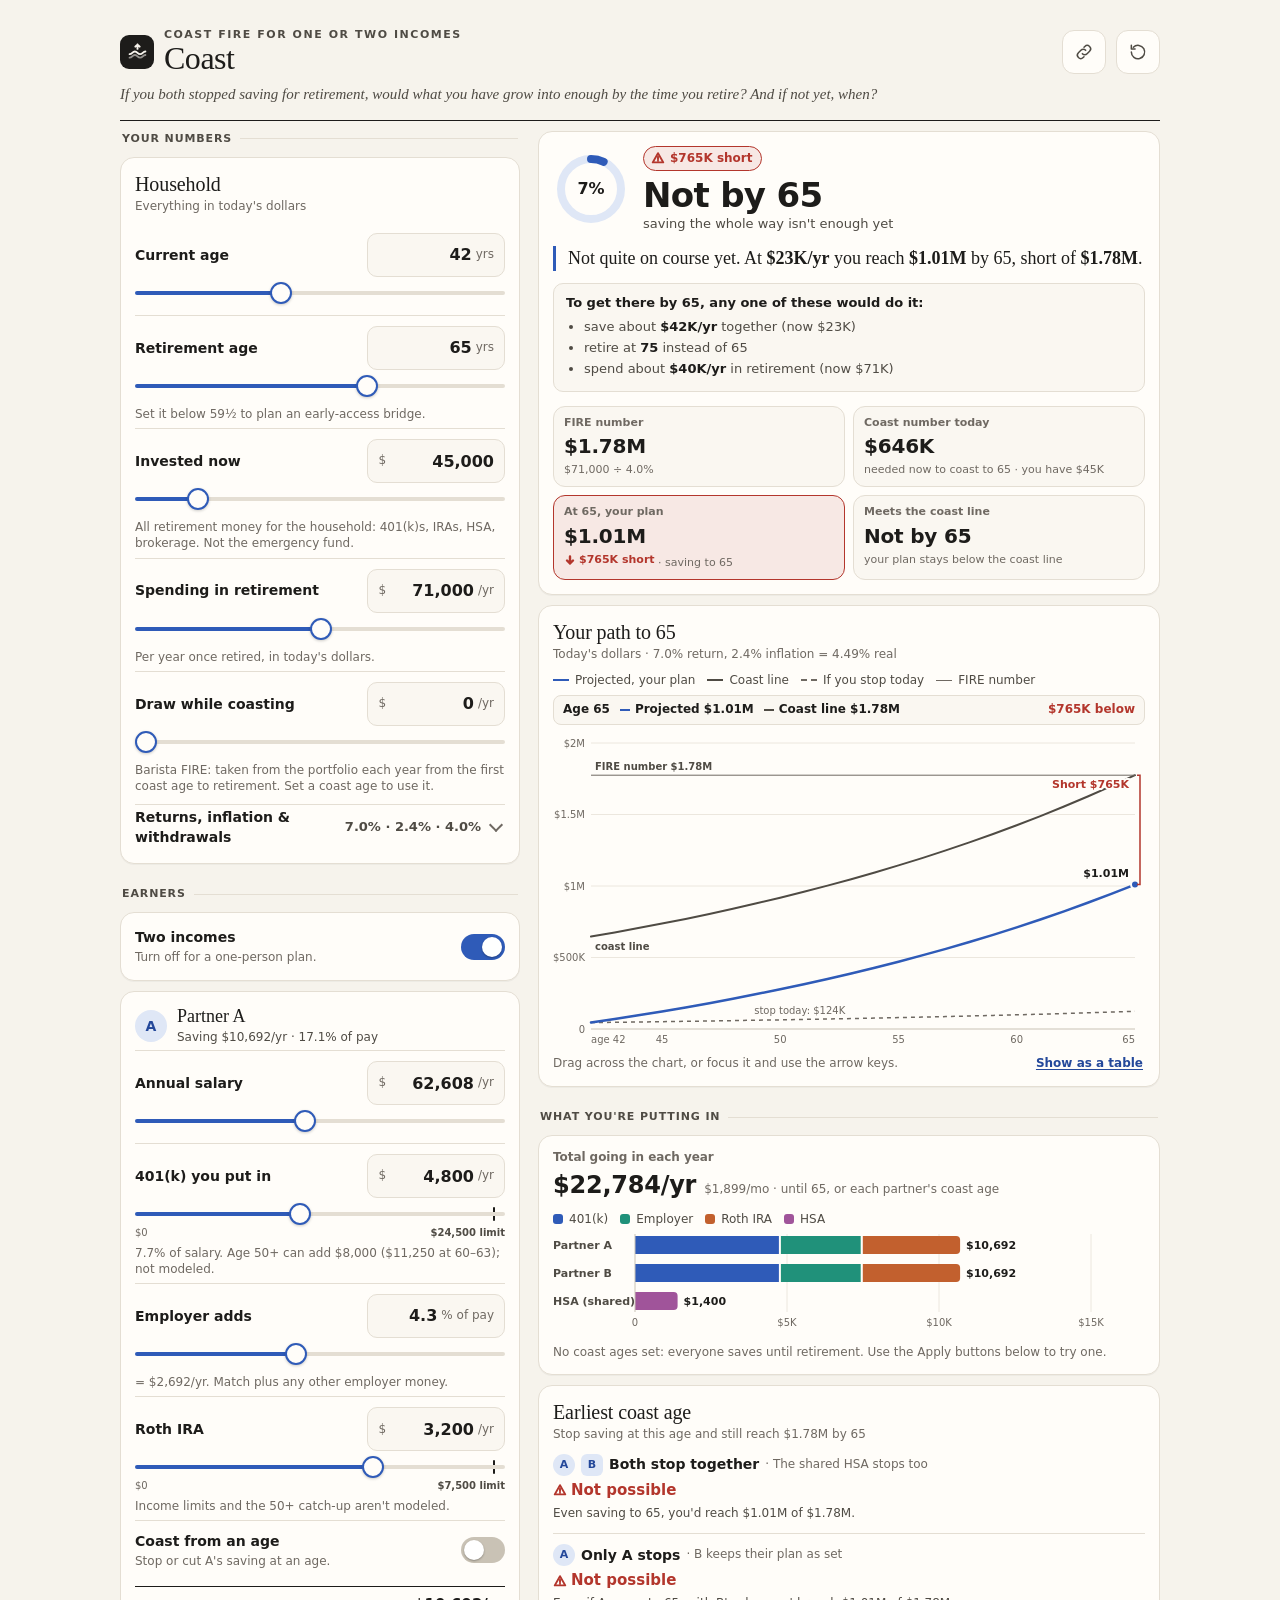
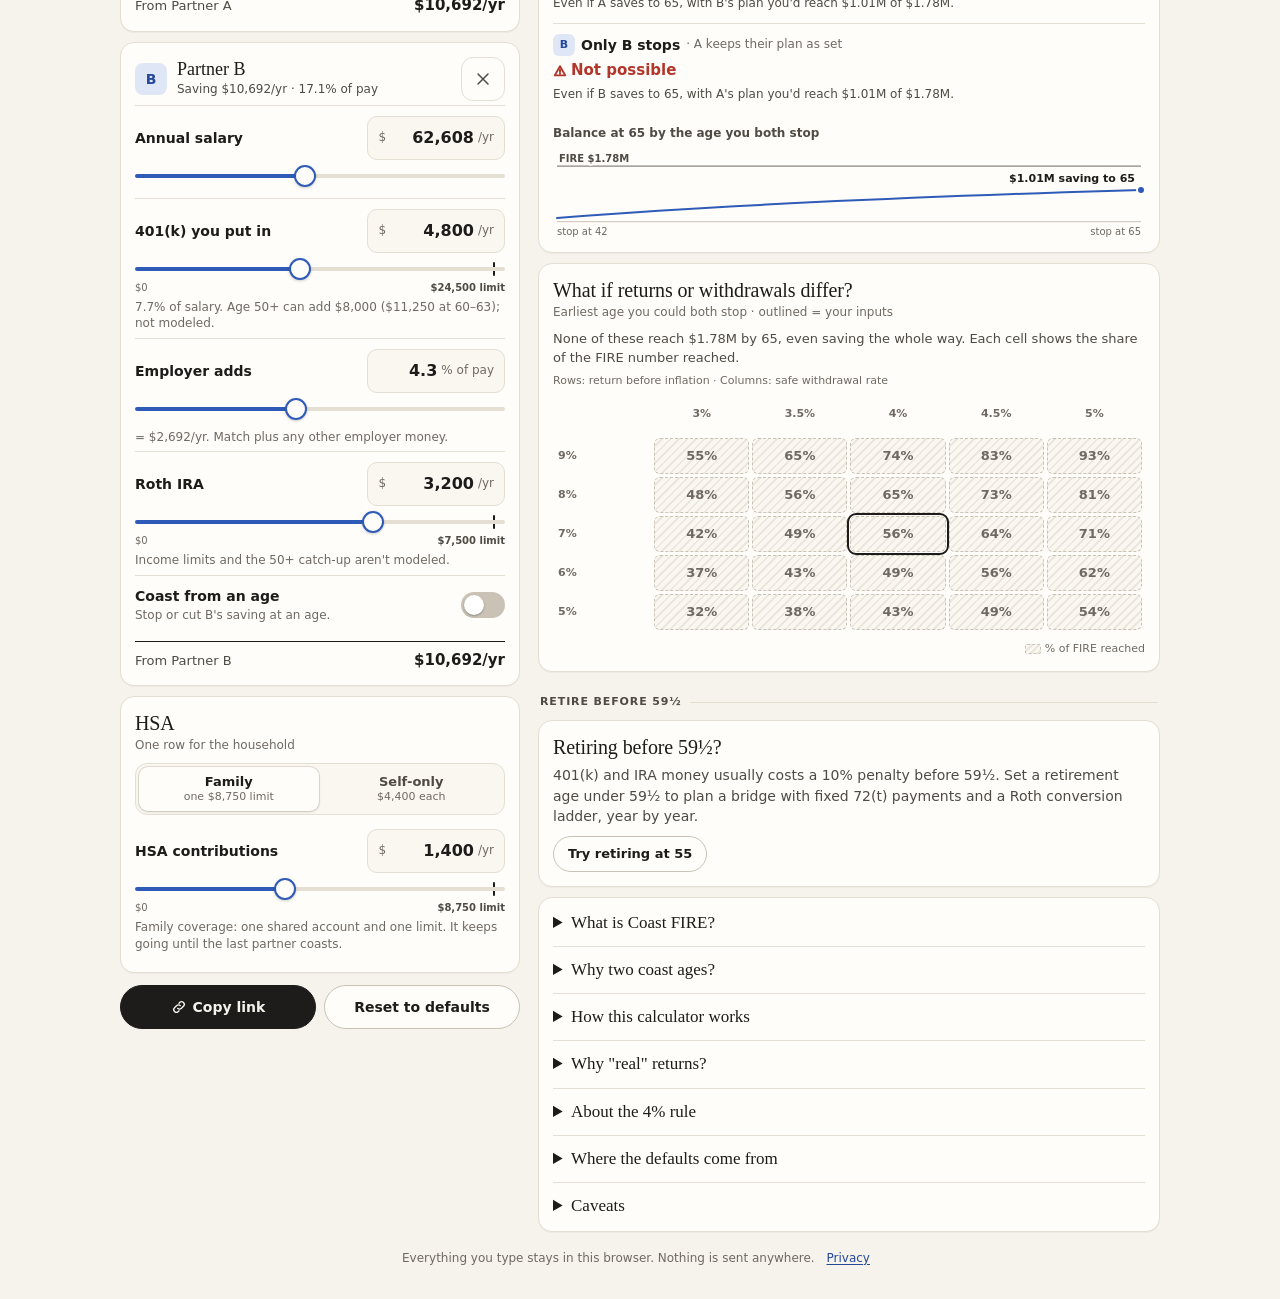
==== index.html @ c5b92046 "Coast: two-income Coast FIRE calculator with coast-from-age, 72(t) bridge and charts Co-Authored-By:" ====
<!doctype html>
<html lang="en">
<head>
<meta charset="utf-8">
<meta name="viewport" content="width=device-width, initial-scale=1, viewport-fit=cover">
<title>Coast FIRE</title>
<meta name="description" content="Two-income Coast FIRE calculator: when can you both stop saving for retirement and still get there? With an early-retirement 72(t) and Roth-ladder bridge.">
<meta name="theme-color" content="#f6f3ec" media="(prefers-color-scheme: light)">
<meta name="theme-color" content="#141311" media="(prefers-color-scheme: dark)">
<meta name="application-name" content="Coast FIRE">
<meta name="apple-mobile-web-app-title" content="Coast FIRE">
<meta name="apple-mobile-web-app-capable" content="yes">
<link rel="manifest" href="manifest.webmanifest">
<link rel="icon" href="icons/icon.svg" type="image/svg+xml">
<link rel="icon" href="icons/icon-192.png" type="image/png">
<link rel="apple-touch-icon" href="icons/apple-touch-icon.png">
<link rel="stylesheet" href="style.css">
</head>
<body>
<div class="app">

<header class="mast">
  <div class="mast-row">
    <span class="logo" aria-hidden="true"><svg viewBox="0 0 24 24"><path d="M3 15c3 0 3-3 6-3s3 3 6 3 3-3 6-3"/><path d="M3 19c3 0 3-3 6-3s3 3 6 3 3-3 6-3" opacity=".55"/><path d="M12 4v5M9.5 6.5 12 4l2.5 2.5"/></svg></span>
    <div class="grow">
      <p class="kicker">Coast FIRE for one or two incomes</p>
      <h1>Coast</h1>
    </div>
    <button type="button" class="icon-btn" id="share-top" aria-label="Copy link to this scenario" title="Copy link to this scenario"><svg viewBox="0 0 24 24" aria-hidden="true"><path d="M10 14a4 4 0 0 0 5.7 0l3-3a4 4 0 0 0-5.7-5.7l-1 1"/><path d="M14 10a4 4 0 0 0-5.7 0l-3 3a4 4 0 0 0 5.7 5.7l1-1"/></svg></button>
    <button type="button" class="icon-btn" id="reset-top" aria-label="Reset to defaults" title="Reset to defaults"><svg viewBox="0 0 24 24" aria-hidden="true"><path d="M4 12a8 8 0 1 0 2.4-5.7"/><path d="M4 4v4.5h4.5"/></svg></button>
  </div>
  <p class="dek">If you both stopped saving for retirement, would what you have grow into enough by the time you retire? And if not yet, when?</p>
</header>

<div id="shared-banner" class="banner" role="region" aria-label="Shared link" hidden>
  <p>Showing numbers from a shared link. Your own saved numbers are untouched until you edit or keep these.</p>
  <div class="actions">
    <button type="button" class="btn" id="shared-keep">Keep these</button>
    <button type="button" class="btn ghost" id="shared-back">Back to my numbers</button>
  </div>
</div>

<main class="layout">
  <!-- ===== Answer + path (first on phones) ===== -->
  <div class="col-top">
    <section class="card hero-card" id="results" aria-labelledby="result-title">
      <h2 id="result-title" class="visually-hidden">Result</h2>
      <div class="hero">
        <svg class="ring" id="ring" viewBox="0 0 76 76" role="img" aria-label="Progress to today's Coast FIRE number">
          <circle class="ring-track" cx="38" cy="38" r="30"/>
          <circle class="ring-fill" id="ring-fill" cx="38" cy="38" r="30" stroke-dasharray="0 188.5" transform="rotate(-90 38 38)"/>
          <text x="38" y="43" text-anchor="middle" class="ring-num" id="ring-num">0%</text>
        </svg>
        <div class="hero-main">
          <span class="chip" id="chip"></span>
          <div class="hero-num"><b id="hero-age"></b><span id="hero-cap"></span></div>
        </div>
      </div>
      <blockquote class="pull"><p id="headline" aria-live="polite"></p></blockquote>
      <div class="nudge" id="nudge" hidden></div>
      <dl class="kpis">
        <div class="kpi"><dt>FIRE number</dt><dd id="k-fire"></dd><dd class="kpi-note" id="k-fire-n"></dd></div>
        <div class="kpi"><dt>Coast number today</dt><dd id="k-coast"></dd><dd class="kpi-note" id="k-coast-n"></dd></div>
        <div class="kpi" id="k-ret-tile"><dt id="k-ret-l">At 65, your plan</dt><dd id="k-ret"></dd><dd class="kpi-note" id="k-ret-n"></dd></div>
        <div class="kpi"><dt>Meets the coast line</dt><dd id="k-cross"></dd><dd class="kpi-note" id="k-cross-n"></dd></div>
      </dl>
      <p id="warn" class="warn" hidden></p>
    </section>

    <section class="card" aria-labelledby="chart-title">
      <div class="card-head"><div class="grow"><h2 id="chart-title">Your path to 65</h2><p class="fine" id="chart-sub"></p></div></div>
      <ul class="legend" aria-hidden="true">
        <li><i class="key k-proj"></i>Projected, your plan</li>
        <li><i class="key k-coast"></i>Coast line</li>
        <li><i class="key k-stop"></i><span id="stop-key">If you stop today</span></li>
        <li><i class="key k-fire"></i>FIRE number</li>
        <li><i class="key k-zone"></i><span id="zone-key">Could coast</span></li>
      </ul>
      <div class="readout" id="readout" aria-live="polite"></div>
      <div class="chart" id="chart">
        <svg id="chart-svg" role="img" tabindex="0" aria-label="Chart"></svg>
        <p id="chart-empty" class="chart-empty" hidden></p>
      </div>
      <div class="chart-foot">
        <p class="fine">Drag across the chart, or focus it and use the arrow keys.</p>
        <button type="button" class="linkish" id="table-toggle" aria-expanded="false" aria-controls="path-table">Show as a table</button>
      </div>
      <div id="path-table" class="table-wrap" hidden></div>
    </section>
  </div>

  <!-- ===== Inputs ===== -->
  <div class="col-inputs inputs" id="inputs">
    <div class="section-label">Your numbers <span class="rule"></span></div>
    <section class="card" aria-labelledby="hh-title">
      <div class="card-head"><div class="grow"><h2 id="hh-title">Household</h2><p class="fine">Everything in today's dollars</p></div></div>
      <div id="hh-fields"></div>
      <details class="assume" id="assume">
        <summary><span class="grow">Returns, inflation &amp; withdrawals</span><span class="assume-vals" id="assume-vals"></span></summary>
        <div id="assume-fields"></div>
      </details>
    </section>

    <div class="section-label">Earners <span class="rule"></span></div>
    <div class="card toggle-card">
      <div class="toggle-row first">
        <div class="grow"><span class="tlabel" id="two-l">Two incomes</span><p class="fine" id="two-hint">Turn off for a one-person plan.</p></div>
        <button type="button" class="switch" id="sw-two" role="switch" aria-checked="true" aria-labelledby="two-l" aria-describedby="two-hint"><i></i></button>
      </div>
    </div>
    <div class="partners">
      <section class="card partner" id="card-A" aria-labelledby="pA-t"></section>
      <section class="card partner" id="card-B" aria-labelledby="pB-t"></section>
    </div>

    <section class="card" aria-labelledby="hsa-title">
      <div class="card-head"><div class="grow"><h2 id="hsa-title">HSA</h2><p class="fine">One row for the household</p></div></div>
      <div class="seg" role="group" aria-label="HSA coverage">
        <button type="button" id="seg-family" aria-pressed="true">Family<small>one $8,750 limit</small></button>
        <button type="button" id="seg-self" aria-pressed="false">Self-only<small>$4,400 each</small></button>
      </div>
      <div id="hsa-fields"></div>
    </section>

    <div class="actions end-actions">
      <button type="button" class="btn lg" id="share"><svg viewBox="0 0 24 24" aria-hidden="true"><path d="M10 14a4 4 0 0 0 5.7 0l3-3a4 4 0 0 0-5.7-5.7l-1 1"/><path d="M14 10a4 4 0 0 0-5.7 0l-3 3a4 4 0 0 0 5.7 5.7l1-1"/></svg>Copy link</button>
      <button type="button" class="btn ghost lg" id="reset">Reset to defaults</button>
    </div>
  </div>

  <!-- ===== Analysis ===== -->
  <div class="col-more">
    <div class="section-label">What you're putting in <span class="rule"></span></div>
    <section class="card" aria-labelledby="ct-title">
      <h2 id="ct-title" class="mini-title">Total going in each year</h2>
      <div class="total"><b id="ct-total"></b><span class="fine" id="ct-sub"></span></div>
      <ul class="legend" aria-hidden="true">
        <li><i class="sq c1"></i>401(k)</li><li><i class="sq c2"></i>Employer</li><li><i class="sq c3"></i>Roth IRA</li><li><i class="sq c4"></i>HSA</li>
      </ul>
      <svg class="bars" id="bars-svg" role="img" aria-label="Contributions by partner"></svg>
      <p class="hint" id="ct-after"></p>
    </section>

    <section class="card" aria-labelledby="ec-title">
      <div class="card-head"><div class="grow"><h2 id="ec-title">Earliest coast age</h2><p class="fine" id="ec-sub"></p></div></div>
      <ul class="ec" id="ec-list"></ul>
      <p class="subhead" id="spark-title"></p>
      <svg class="spark" id="spark-svg" role="img" aria-label="Balance at retirement by the age you both stop"></svg>
    </section>

    <section class="card" aria-labelledby="hm-title">
      <div class="card-head"><div class="grow"><h2 id="hm-title">What if returns or withdrawals differ?</h2><p class="fine" id="hm-sub">Earliest age you could both stop · outlined = your inputs</p></div></div>
      <div class="heat-wrap" id="heat"></div>
      <div class="scale" id="heat-scale" aria-hidden="true">
        <span class="ramp-wrap" id="heat-ramp"><span>Years coasting</span>
          <span class="ramp"><span><i class="h1"></i>0</span><span><i class="h2"></i>1–4</span><span><i class="h3"></i>5–9</span><span><i class="h4"></i>10–14</span><span><i class="h5"></i>15+</span></span></span>
        <span class="none-key"><i></i><span id="none-key-t">% of FIRE reached</span></span>
      </div>
      <p class="hint" id="heat-note"></p>
    </section>

    <div class="section-label">Retire before 59½ <span class="rule"></span></div>
    <section class="card" id="bridge" aria-labelledby="br-title"></section>

    <section class="card explain" aria-label="How it works">
      <details>
        <summary>What is Coast FIRE?</summary>
        <p>FIRE stands for Financial Independence, Retire Early. You reach <strong>Coast FIRE</strong> when what you have invested would, with no more saving, grow into your retirement number by your retirement age.</p>
        <p>You'd still work to pay today's bills, but you'd no longer need to save for retirement. A lower-paying job, part-time work or a sabbatical stops putting retirement at risk.</p>
      </details>
      <details>
        <summary>Why two coast ages?</summary>
        <p>The big number at the top is the <strong>earliest age you could both stop saving</strong> and still reach your FIRE number by retirement. It is solved for: the calculator tries every age and keeps the first that works.</p>
        <p><strong>Meets the coast line</strong> is the first age your own plan, as you entered it, is at or above the coast line. When nobody keeps saving after coasting and there's no Barista draw, the two are the same age. If you keep saving part of your contributions after coasting, or draw from the portfolio while coasting, they can differ, so both are shown.</p>
        <p>The rows under <strong>Earliest coast age</strong> also solve for each partner alone, holding the other's plan as entered.</p>
      </details>
      <details>
        <summary>How this calculator works</summary>
        <p><strong>FIRE number</strong> = retirement spending ÷ safe withdrawal rate.</p>
        <p><strong>Coast number today</strong> = the FIRE number discounted back to today at the real return: FIRE ÷ (1 + real return)<sup>years to retirement</sup>. The <strong>coast line</strong> on the chart is the same sum for every age.</p>
        <p>The <strong>projection</strong> steps one year at a time: last year's balance grows at the real return, then this year's contributions are added (401(k), employer, Roth IRA and HSA for each partner, changing at each partner's coast age) and any Barista draw is taken out.</p>
        <p>Contributions are held constant in today's dollars, so they rise with inflation in real life.</p>
      </details>
      <details>
        <summary>Why "real" returns?</summary>
        <p>Everything is in today's dollars. The return is converted with the exact formula (1 + return) ÷ (1 + inflation) − 1. A 7% return with 2.4% inflation is about 4.49% real, not the 4.6% you'd get by subtracting.</p>
      </details>
      <details>
        <summary>About the 4% rule</summary>
        <p>The Trinity study (1998) found that taking 4% of a stock-and-bond portfolio in the first year, then raising it with inflation, lasted 30 years in most historical periods. People retiring early, with 40 or 50 years to fund, often plan on 3.25% to 3.75%.</p>
      </details>
      <details>
        <summary>Where the defaults come from</summary>
        <p>Every starting value is a published US median or typical figure, not anyone's own numbers. Change them to yours; they stay on this device.</p>
        <ul class="sources">
          <li><strong>Two earners at $62,608 each:</strong> median full-time weekly earnings, $1,204 in 2025, × 52 (<a href="https://www.bls.gov/opub/ted/2026/median-weekly-earnings-were-1204-in-2025.htm" rel="noopener">BLS</a>).</li>
          <li><strong>401(k) $4,800 (7.7% of pay) and employer 4.3%:</strong> average deferral rate 7.7% and average total contribution rate 12.0% in Vanguard's <em>How America Saves 2025</em> (<a href="https://www.planadviser.com/automatic-plan-features-help-participant-savings-rates-stay-resilient-2024-says-vanguard/" rel="noopener">PLANADVISER</a>; <a href="https://finance.yahoo.com/markets/options/articles/half-americans-falling-short-15-134844754.html" rel="noopener">24/7 Wall St.</a>), so employer ≈ 12.0 − 7.7.</li>
          <li><strong>Roth IRA $3,200:</strong> average Roth IRA contribution of filers aged 35 to 49, $3,211 in 2022 (IRS data in <a href="https://www.everycrsreport.com/reports/R48051.html" rel="noopener">CRS R48051</a>).</li>
          <li><strong>HSA $1,400:</strong> nearly $60 billion contributed in 2025 across 41.7 million accounts, about $1,440 each (<a href="https://www.devenir.com/wp-content/uploads/2025-Year-End-Devenir-HSA-Research-Report-Executive-Summary.pdf" rel="noopener">Devenir</a>).</li>
          <li><strong>Invested $45,000:</strong> median retirement-account balance of families headed by someone 35 to 44 who have one, 2022 (<a href="https://www.federalreserve.gov/publications/files/scf23.pdf" rel="noopener">Federal Reserve SCF</a>).</li>
          <li><strong>Age 42:</strong> median age of employed US workers, 2025 (<a href="https://www.bls.gov/cps/cpsaat11b.htm" rel="noopener">BLS</a>).</li>
          <li><strong>Spending $71,000/yr:</strong> two-person households spent $80,830 in 2024, of which $9,652 was pension and Social Security contributions that stop at retirement (<a href="https://fred.stlouisfed.org/series/CXUTOTALEXPLB0504M" rel="noopener">BLS Consumer Expenditure Survey via FRED</a>).</li>
          <li><strong>Inflation 2.4%:</strong> the Social Security Trustees' long-run intermediate CPI assumption (<a href="https://www.ssa.gov/OACT/TR/2023/V_B_econ.html" rel="noopener">SSA</a>).</li>
          <li><strong>Return 7%, withdrawal 4%, retirement at 65:</strong> common planning figures (WalletBurst's default return, the Trinity study, Medicare age).</li>
          <li><strong>Bridge and coast age:</strong> pre-tax share 90%, since Roth money is only about 7% of US IRA and workplace-plan assets (<a href="https://q3adv.com/tax-free-retirement-gap-report/" rel="noopener">Q3 Advisors, from ICI data</a>), rounded down to leave room for the HSA and taxable money; 72(t) share 50% (an even split); 72(t) rate 5% (the floor of the maximum IRS Notice 2022-6 allows); coast age 55 (a placeholder midpoint, used only when you switch it on).</li>
          <li><strong>2026 limits:</strong> 401(k) $24,500, IRA $7,500 (<a href="https://www.irs.gov/newsroom/401k-limit-increases-to-24500-for-2026-ira-limit-increases-to-7500" rel="noopener">IRS</a>); HSA $4,400 self-only, $8,750 family (Rev. Proc. 2025-19).</li>
        </ul>
        <p>With these typical numbers the household does <em>not</em> reach its FIRE number by 65. That's a realistic starting point, not a mistake.</p>
      </details>
      <details>
        <summary>Caveats</summary>
        <p>Markets don't grow smoothly; a crash early on can push you back below the coast line for years. Taxes, fees, Social Security, pensions, catch-up contributions and income limits on Roth IRAs aren't modeled. Social Security in particular could lower the amount you need.</p>
        <p>This is a planning toy, not financial or tax advice.</p>
      </details>
    </section>
  </div>
</main>

<p class="foot fine">Everything you type stays in this browser. Nothing is sent anywhere. <a href="privacy.html">Privacy</a></p>
</div>

<div id="toast" class="toast" role="status" aria-live="polite" hidden></div>
<button type="button" id="peek" class="peek" hidden aria-label="Jump to the result"></button>

<script src="calc.js"></script>
<script src="app.js"></script>
</body>
</html>
---- style.css ----
/* Coast FIRE v2. Dashboard layout on warm ivory/ink neutrals with one cobalt accent.
   Tokens on :root; dark set under prefers-color-scheme and [data-theme="dark"]. */
:root {
  color-scheme: light;
  --bg: #f6f3ec; --surface: #fffdf9; --surface-2: #faf7f1;
  --ink: #1d1c1a; --ink-2: #4f4b44; --muted: #6f6962;
  --line: #e4ded3; --grid: #ece7de; --base: #c9c2b5;
  --accent: #2f5bb8; --accent-ink: #24489a; --on-accent: #ffffff;
  --accent-wash: rgba(47, 91, 184, .09); --accent-soft: #dfe7f6; --focus: rgba(47, 91, 184, .35);
  --good: #2f7a4a; --good-wash: rgba(47, 122, 74, .11);
  --bad: #b3362c; --bad-fill: #c9483d; --bad-wash: rgba(179, 54, 44, .10);
  --warn: #8a5a00; --warn-wash: rgba(196, 140, 20, .15);
  /* series: validated with the dataviz validator (light surface #fffdf9) */
  --c1: #2f5bb8; --c2: #20917a; --c3: #c2602e; --c4: #a0549a; --tax: #8a8478;
  /* bridge: pre-tax money blue (72(t), like 401(k)), Roth money orange (basis; ladder a darker step) */
  --ladder: #853e19;
  /* heatmap: one blue hue, 5 steps, more years coasting = darker. Lightest step >= 2:1 on the
     surface, adjacent steps >= 0.06 apart in OKLab L, cell text >= 4.5:1. */
  --h1: #9db5e6; --h2: #809fdf; --h3: #6388d6; --h4: #436cc8; --h5: #26499b;
  --h-ink-lo: #1d1c1a; --h-ink-hi: #ffffff; --h3-ink: #1d1c1a;
  --shadow: 0 1px 0 rgba(29, 28, 26, .04);
  --serif: "Iowan Old Style", "Palatino Linotype", Palatino, "Book Antiqua", "URW Palladio L", Georgia, serif;
  --sans: system-ui, -apple-system, "Segoe UI", Roboto, "Helvetica Neue", sans-serif;
}
@media (prefers-color-scheme: dark) {
  :root:not([data-theme="light"]) {
    color-scheme: dark;
    --bg: #141311; --surface: #1c1b18; --surface-2: #22211d;
    --ink: #efebe3; --ink-2: #c4beb3; --muted: #948d82;
    --line: #34312c; --grid: #2a2824; --base: #4a463f;
    --accent: #5f88e0; --accent-ink: #9db8f2; --on-accent: #141311;
    --accent-wash: rgba(95, 136, 224, .13); --accent-soft: #22304d; --focus: rgba(95, 136, 224, .45);
    --good: #6cc28d; --good-wash: rgba(108, 194, 141, .14);
    --bad: #ec8a7c; --bad-fill: #e0705f; --bad-wash: rgba(236, 138, 124, .15);
    --warn: #e3b25a; --warn-wash: rgba(227, 178, 90, .13);
    --c1: #5f88e0; --c2: #2aa384; --c3: #cf6a3c; --c4: #b874b0; --tax: #6b665e; --ladder: #e9a679;
    --h1: #384c76; --h2: #425c93; --h3: #4a6cb4; --h4: #6990e2; --h5: #9dbaf5;
    --h-ink-lo: #efebe3; --h-ink-hi: #141311; --h3-ink: #ffffff;
    --shadow: none;
  }
}
:root[data-theme="dark"] {
  color-scheme: dark;
  --bg: #141311; --surface: #1c1b18; --surface-2: #22211d;
  --ink: #efebe3; --ink-2: #c4beb3; --muted: #948d82;
  --line: #34312c; --grid: #2a2824; --base: #4a463f;
  --accent: #5f88e0; --accent-ink: #9db8f2; --on-accent: #141311;
  --accent-wash: rgba(95, 136, 224, .13); --accent-soft: #22304d; --focus: rgba(95, 136, 224, .45);
  --good: #6cc28d; --good-wash: rgba(108, 194, 141, .14);
  --bad: #ec8a7c; --bad-fill: #e0705f; --bad-wash: rgba(236, 138, 124, .15);
  --warn: #e3b25a; --warn-wash: rgba(227, 178, 90, .13);
  --c1: #5f88e0; --c2: #2aa384; --c3: #cf6a3c; --c4: #b874b0; --tax: #6b665e; --ladder: #e9a679;
  --h1: #384c76; --h2: #425c93; --h3: #4a6cb4; --h4: #6990e2; --h5: #9dbaf5;
  --h-ink-lo: #efebe3; --h-ink-hi: #141311; --h3-ink: #ffffff;
  --shadow: none;
}

/* ===== Base ===== */
* { box-sizing: border-box; }
html { -webkit-text-size-adjust: 100%; }
body {
  margin: 0; background: var(--bg); color: var(--ink);
  font: 15px/1.45 var(--sans);
  padding: max(8px, env(safe-area-inset-top)) max(16px, env(safe-area-inset-right))
           96px max(16px, env(safe-area-inset-left));
}
.app { max-width: 420px; margin: 0 auto; }
h1, h2, h3 { margin: 0; }
h2 { font: 400 20px/1.2 var(--serif); letter-spacing: -.005em; }
h3 { font: 400 18px/1.2 var(--serif); }
p { margin: 0; }
a { color: var(--accent-ink); text-underline-offset: 2px; }
.fine { font-size: 12px; color: var(--muted); }
.grow { flex: 1; min-width: 0; }
.visually-hidden { position: absolute; width: 1px; height: 1px; overflow: hidden; clip: rect(0 0 0 0); white-space: nowrap; }
[hidden] { display: none !important; }

/* ===== Masthead ===== */
.mast { padding: 8px 0 14px; border-bottom: 1px solid var(--ink); }
.mast-row { display: flex; align-items: center; gap: 10px; }
.logo { width: 34px; height: 34px; border-radius: 9px; background: var(--ink); display: grid; place-items: center; flex: none; }
.logo svg { width: 21px; height: 21px; fill: none; stroke: var(--bg); stroke-width: 2.2; stroke-linecap: round; }
.kicker { font: 600 11px/1.3 var(--sans); letter-spacing: .14em; text-transform: uppercase; color: var(--ink-2); }
h1 { font: 400 32px/1.05 var(--serif); letter-spacing: -.015em; }
.dek { font: italic 15px/1.45 var(--serif); color: var(--ink-2); margin-top: 8px; }
.icon-btn {
  width: 44px; height: 44px; border-radius: 12px; border: 1px solid var(--line); background: var(--surface);
  color: var(--ink-2); display: grid; place-items: center; cursor: pointer; flex: none; padding: 0;
}
.icon-btn svg { width: 20px; height: 20px; fill: none; stroke: currentColor; stroke-width: 1.8; stroke-linecap: round; stroke-linejoin: round; }
.icon-btn:hover { color: var(--ink); border-color: var(--base); }
:focus-visible { outline: 2px solid var(--accent); outline-offset: 2px; }

/* ===== Cards ===== */
.card {
  background: var(--surface); border: 1px solid var(--line); border-radius: 14px; padding: 14px;
  margin-top: 10px; box-shadow: var(--shadow); min-width: 0;
}
.card-head { display: flex; align-items: center; gap: 10px; margin-bottom: 8px; }
.card-head .fine { margin-top: 2px; }
.section-label {
  font-size: 11px; font-weight: 700; letter-spacing: .08em; text-transform: uppercase; color: var(--ink-2);
  margin: 22px 2px 0; display: flex; align-items: center; gap: 8px;
}
.section-label .rule { flex: 1; height: 1px; background: var(--line); }
.mini-title { font: 600 12px/1.3 var(--sans); color: var(--muted); }

/* ===== Banner, buttons ===== */
.banner { margin-top: 12px; padding: 12px 14px; border-radius: 14px; background: var(--warn-wash); border: 1px solid var(--line); }
.banner p { font-size: 14px; }
.actions { display: flex; flex-wrap: wrap; gap: 8px; margin-top: 10px; }
.btn {
  font: inherit; font-size: 14px; font-weight: 650; min-height: 44px; padding: 9px 16px; border-radius: 999px; cursor: pointer;
  background: var(--ink); color: var(--bg); border: 1px solid var(--ink); display: inline-flex; align-items: center; justify-content: center; gap: 6px;
}
.btn.ghost { background: var(--surface); color: var(--ink); border-color: var(--base); }
.btn.sm { min-height: 36px; padding: 6px 14px; font-size: 13px; position: relative; }
.btn.sm::before { content: ""; position: absolute; inset: -4px 0; } /* 44px tall hit area, smaller pill */
.btn.lg { flex: 1; }
.btn:disabled { opacity: .45; cursor: default; }
.btn svg { width: 16px; height: 16px; fill: none; stroke: currentColor; stroke-width: 2; stroke-linecap: round; stroke-linejoin: round; }
.end-actions { margin-top: 12px; }
.linkish {
  font: inherit; font-size: 12px; font-weight: 600; color: var(--accent-ink); background: none; border: 0;
  padding: 14px 2px; margin: -14px 0; cursor: pointer; text-decoration: underline; text-underline-offset: 2px; min-height: 0;
}

/* ===== Hero ===== */
.hero { display: grid; grid-template-columns: 76px 1fr; gap: 14px; align-items: center; }
.ring { width: 76px; height: 76px; display: block; }
.ring-track { fill: none; stroke: var(--accent-soft); stroke-width: 8; }
.ring-fill { fill: none; stroke: var(--accent); stroke-width: 8; stroke-linecap: round; }
.ring-num { font: 700 16px var(--sans); fill: var(--ink); }
.chip {
  display: inline-flex; align-items: center; gap: 5px; font-size: 12px; font-weight: 650;
  padding: 3px 9px 3px 7px; border-radius: 999px; border: 1px solid currentColor;
}
.chip svg { width: 14px; height: 14px; fill: none; stroke: currentColor; stroke-width: 2.2; stroke-linecap: round; stroke-linejoin: round; flex: none; }
.chip.good { color: var(--good); background: var(--good-wash); }
.chip.bad { color: var(--bad); background: var(--bad-wash); }
.chip.warn { color: var(--warn); background: var(--warn-wash); }
.hero-num { display: flex; align-items: baseline; gap: 10px; margin-top: 6px; }
.hero-num b { font: 700 48px/1 var(--sans); letter-spacing: -.03em; white-space: nowrap; }
.hero-num b.words { font-size: 34px; letter-spacing: -.02em; }
.hero-num span { font-size: 13px; color: var(--ink-2); line-height: 1.25; }
.hero-num.stack { flex-direction: column; align-items: flex-start; gap: 4px; }
.pull { margin: 14px 0 0; padding: 0 0 0 12px; border-left: 3px solid var(--accent); }
.pull p { font: 400 18px/1.35 var(--serif); color: var(--ink); }
.pull strong { font-weight: 700; }
.nudge {
  margin-top: 12px; padding: 10px 12px; border-radius: 10px; background: var(--surface-2); border: 1px solid var(--line);
  font-size: 13px; color: var(--ink-2);
}
.nudge b { color: var(--ink); }
.nudge ul { margin: 6px 0 0; padding-left: 18px; }
.nudge li { margin: 2px 0; }
.kpis { display: grid; grid-template-columns: 1fr 1fr; gap: 8px; margin: 14px 0 0; }
.kpi { background: var(--surface-2); border: 1px solid var(--line); border-radius: 12px; padding: 9px 10px; min-width: 0; margin: 0; }
.kpi dt { font-size: 11px; font-weight: 600; color: var(--muted); line-height: 1.2; }
.kpi dd { margin: 3px 0 0; font-size: 20px; font-weight: 700; letter-spacing: -.01em; white-space: nowrap; }
.kpi dd.kpi-note { font-size: 11px; font-weight: 400; color: var(--muted); margin-top: 2px; line-height: 1.3; white-space: normal; letter-spacing: 0; }
.kpi.bad { border-color: var(--bad); background: var(--bad-wash); }
.kpi.good { border-color: color-mix(in srgb, var(--good) 45%, var(--line)); }
.delta { display: inline-flex; align-items: center; gap: 3px; font-weight: 700; }
.delta.up { color: var(--good); } .delta.down { color: var(--bad); }
.delta svg { width: 12px; height: 12px; fill: none; stroke: currentColor; stroke-width: 2.4; stroke-linecap: round; stroke-linejoin: round; }
.warn { color: var(--warn); font-size: 13px; margin-top: 10px; }

/* ===== Legends, readout, charts ===== */
.legend { list-style: none; padding: 0; margin: 2px 0 6px; display: flex; flex-wrap: wrap; gap: 4px 12px; font-size: 12px; color: var(--ink-2); }
.legend li { display: flex; align-items: center; gap: 6px; }
.key { display: inline-block; width: 16px; height: 0; border-top: 2px solid; flex: none; }
.k-proj { border-top: 2.5px solid var(--accent); }
.k-coast { border-color: var(--ink-2); }
.k-stop { border-top: 2px dashed var(--muted); }
.k-fire { border-top: 1px solid var(--muted); position: relative; }
.k-fire::after { content: ""; position: absolute; left: 0; right: 0; top: -4px; border-top: 0; }
.k-zone { height: 10px; border: 1px solid var(--accent-soft); background: var(--accent-wash); border-radius: 2px; }
.sq { width: 10px; height: 10px; border-radius: 3px; display: inline-block; flex: none; }
.sq.c1 { background: var(--c1); } .sq.c2 { background: var(--c2); } .sq.c3 { background: var(--c3); } .sq.c4 { background: var(--c4); }
.sq.b72 { background: var(--c1); } .sq.btax { background: var(--tax); } .sq.bbasis { background: var(--c3); } .sq.bladder { background: var(--ladder); }
.sq.bgap { background: repeating-linear-gradient(135deg, var(--bad-fill) 0 1.5px, var(--bad-wash) 1.5px 4px); outline: 1px solid var(--bad-fill); outline-offset: -1px; }
.readout {
  display: flex; align-items: center; gap: 4px 10px; flex-wrap: wrap; font-size: 12px; font-variant-numeric: tabular-nums;
  background: var(--surface-2); border: 1px solid var(--line); border-radius: 8px; padding: 5px 9px; margin: 4px 0 6px; min-height: 30px;
}
.readout span { display: inline-flex; align-items: center; gap: 5px; font-weight: 650; }
.readout .key { width: 10px; }
.readout .gap { margin-left: auto; }
.readout .gap.down { color: var(--bad); } .readout .gap.up { color: var(--good); }
.chart { position: relative; height: 240px; }
#chart-svg { display: block; width: 100%; height: 100%; overflow: visible; touch-action: pan-y; }
#chart-svg:focus { outline: none; }
#chart-svg:focus-visible { outline: 2px solid var(--accent); outline-offset: 4px; border-radius: 6px; }
svg text { font-family: var(--sans); }
.tick { font-size: 10px; fill: var(--muted); font-variant-numeric: tabular-nums; }
.grid { stroke: var(--grid); stroke-width: 1; }
.base { stroke: var(--base); stroke-width: 1; }
.fire-line { stroke: var(--muted); stroke-width: 1; }
.ref-label { font-size: 10px; font-weight: 600; fill: var(--ink-2); }
.halo { paint-order: stroke; stroke: var(--surface); stroke-width: 4px; stroke-linejoin: round; }
.coast-zone { fill: var(--accent-wash); }
.coast-label { font-weight: 600; }
.zone-label { font-size: 10px; font-weight: 700; fill: var(--accent-ink); }
.l-proj { fill: none; stroke: var(--accent); stroke-width: 2.5; stroke-linejoin: round; stroke-linecap: round; }
.l-coast { fill: none; stroke: var(--ink-2); stroke-width: 2; stroke-linejoin: round; stroke-linecap: round; }
.l-stop { fill: none; stroke: var(--muted); stroke-width: 1.5; stroke-dasharray: 4 4; }
.dot-proj { fill: var(--accent); stroke: var(--surface); stroke-width: 2; }
.dot-coast { fill: var(--ink-2); stroke: var(--surface); stroke-width: 2; }
.xhair { stroke: var(--ink-2); stroke-width: 1; opacity: .5; }
.ann { font-size: 11px; font-weight: 700; fill: var(--ink); }
.end-label { font-size: 11px; font-weight: 700; fill: var(--ink); font-variant-numeric: tabular-nums; }
.end-label.muted { font-weight: 500; fill: var(--muted); font-size: 10px; }
.pin-line { stroke: var(--ink-2); stroke-width: 1; }
.pin-a { fill: var(--surface); stroke: var(--ink); stroke-width: 1.5; }
.pin-t { font-size: 9px; font-weight: 800; fill: var(--ink); }
.short-br { stroke: var(--bad); stroke-width: 1.5; fill: none; }
.short-t { font-size: 11px; font-weight: 700; fill: var(--bad); }
.chart-empty {
  position: absolute; inset: 0; margin: 0; display: flex; align-items: center; justify-content: center;
  text-align: center; color: var(--muted); padding: 20px; border: 1px dashed var(--base); border-radius: 10px;
}
.chart-foot .linkish { white-space: nowrap; }
.chart-foot { display: flex; justify-content: space-between; align-items: center; gap: 8px; margin-top: 4px; }
.table-wrap { margin-top: 10px; max-height: 320px; overflow: auto; border-top: 1px solid var(--line); }
table.data { width: 100%; border-collapse: collapse; font-size: 12px; font-variant-numeric: tabular-nums; }
table.data th, table.data td { text-align: right; padding: 6px 4px; border-bottom: 1px solid var(--line); white-space: nowrap; }
table.data th:first-child, table.data td:first-child { text-align: left; }
table.data thead th { color: var(--muted); font-weight: 600; font-size: 11px; position: sticky; top: 0; background: var(--surface); }
table.data tr.gap-row td.short { color: var(--bad); font-weight: 700; }
svg.bars, svg.spark, svg.bridge-svg { display: block; width: 100%; height: auto; overflow: visible; }
.lab { font-size: 11px; fill: var(--ink-2); font-weight: 600; }
.val { font-size: 11px; fill: var(--ink); font-weight: 700; font-variant-numeric: tabular-nums; }
.c1 { fill: var(--c1); } .c2 { fill: var(--c2); } .c3 { fill: var(--c3); } .c4 { fill: var(--c4); }
.b72 { fill: var(--c1); } .btax { fill: var(--tax); } .bbasis { fill: var(--c3); } .bladder { fill: var(--ladder); }
.bgap { fill: url(#gaphatch); }
.gap-bg { fill: var(--bad-wash); } .gap-line { stroke: var(--bad-fill); stroke-width: 1.6; }
.gap-amt { font-size: 10px; font-weight: 700; fill: var(--bad); font-variant-numeric: tabular-nums; }
.spend-line { stroke: var(--ink); stroke-width: 1.5; }
.l-spark { fill: none; stroke: var(--accent); stroke-width: 2; stroke-linejoin: round; stroke-linecap: round; }
.ok-zone { fill: color-mix(in srgb, var(--ink) 5%, transparent); } /* neutral: the FIRE line and point label carry the meaning */
.axis-note { font-weight: 400; color: var(--muted); }

/* ===== Contributions total ===== */
.total { display: flex; align-items: baseline; gap: 8px; flex-wrap: wrap; margin: 2px 0 8px; }
.total b { font-size: 24px; font-weight: 700; letter-spacing: -.01em; }

/* ===== Earliest coast list ===== */
.ec { list-style: none; margin: 0; padding: 0; }
.ec li { display: grid; grid-template-columns: 1fr auto; grid-template-areas: "who who" "res btn" "why why"; gap: 4px 10px; align-items: center; padding: 10px 0; border-top: 1px solid var(--line); }
.ec li:first-child { border-top: 0; padding-top: 2px; }
.ec .who { grid-area: who; font-size: 14px; font-weight: 600; display: flex; align-items: center; gap: 6px; flex-wrap: wrap; }
.ec .who small { font-weight: 400; font-size: 12px; color: var(--muted); }
.ec .res { grid-area: res; display: flex; align-items: baseline; gap: 8px; }
.ec .btn { grid-area: btn; }
.ec li.nobtn .res { grid-column: 1 / -1; }
.ec li.ec-empty { display: block; font-size: 13px; color: var(--muted); padding: 6px 0; }
.ec .age { font-size: 24px; font-weight: 700; line-height: 1.1; }
.ec .yrs { font-size: 12px; color: var(--ink-2); }
.ec li.lead .age { color: var(--accent-ink); }
.ec .np { font-size: 15px; font-weight: 700; color: var(--bad); display: inline-flex; align-items: center; gap: 4px; }
.ec .np svg { width: 14px; height: 14px; fill: none; stroke: currentColor; stroke-width: 2.2; stroke-linecap: round; stroke-linejoin: round; }
.ec .why { grid-area: why; font-size: 12px; color: var(--ink-2); }
.subhead { font-size: 12px; font-weight: 650; color: var(--ink-2); margin: 12px 0 4px; }

/* ===== Badges: A circle, B rounded square ===== */
.badge {
  width: 32px; height: 32px; display: grid; place-items: center; font-weight: 750; font-size: 14px;
  background: var(--accent-soft); color: var(--accent-ink); flex: none; border-radius: 50%;
}
.badge.b { border-radius: 8px; }
.badge.sm { width: 22px; height: 22px; font-size: 11px; }
.badge.sm.b { border-radius: 6px; }
.badge.hh { border-radius: 8px; background: var(--surface-2); color: var(--ink-2); border: 1px solid var(--line); }

/* ===== Heatmap (an HTML table) ===== */
.heat-wrap { overflow-x: auto; }
table.heat { width: 100%; border-collapse: separate; border-spacing: 3px; font-variant-numeric: tabular-nums; table-layout: fixed; }
table.heat th { font-size: 11px; font-weight: 600; color: var(--muted); padding: 2px; }
table.heat thead th:first-child { width: 46px; }
.heat-axes { font-size: 11px; color: var(--muted); margin: 0 0 4px; }
table.heat tbody th { text-align: left; }
table.heat td {
  height: 36px; border-radius: 6px; text-align: center; font-size: 13px; font-weight: 650; padding: 0; cursor: default;
}
table.heat td:focus-visible { outline: 2px solid var(--accent); outline-offset: 1px; }
td.h1 { background: var(--h1); color: var(--h-ink-lo); } td.h2 { background: var(--h2); color: var(--h-ink-lo); }
td.h3 { background: var(--h3); color: var(--h3-ink); } td.h4 { background: var(--h4); color: var(--h-ink-hi); }
td.h5 { background: var(--h5); color: var(--h-ink-hi); }
td.none {
  background: repeating-linear-gradient(135deg, var(--surface-2) 0 4px, var(--grid) 4px 6px);
  color: var(--muted); font-size: 11px; font-weight: 500; border: 1px dashed var(--base);
}
td.cur { outline: 2px solid var(--ink); outline-offset: 1px; }
.scale { display: flex; align-items: center; gap: 6px; font-size: 11px; color: var(--muted); margin-top: 8px; flex-wrap: wrap; }
.ramp-wrap { display: flex; align-items: flex-start; gap: 6px; }
.ramp { display: flex; gap: 2px; } .ramp > span { display: flex; flex-direction: column; align-items: center; font-size: 9px; line-height: 1.2; min-width: 26px; font-variant-numeric: tabular-nums; }
.ramp i { width: 100%; height: 10px; border-radius: 2px; display: block; margin-bottom: 2px; }
.heat-all { font-size: 13px; color: var(--ink-2); margin: 0 0 6px; }
.ramp .h1 { background: var(--h1); } .ramp .h2 { background: var(--h2); } .ramp .h3 { background: var(--h3); }
.ramp .h4 { background: var(--h4); } .ramp .h5 { background: var(--h5); }
.none-key { display: flex; align-items: center; gap: 4px; margin-left: auto; }
.none-key i { width: 16px; height: 10px; border: 1px dashed var(--base); border-radius: 2px;
  background: repeating-linear-gradient(135deg, var(--surface-2) 0 3px, var(--grid) 3px 5px); }

/* ===== Inputs ===== */
.field { padding: 10px 0 6px; border-top: 1px solid var(--line); }
.field.first, .card-head + div > .field:first-child, .seg + div > .field:first-child { border-top: 0; }
.field-top { display: flex; align-items: center; justify-content: space-between; gap: 10px; }
.field-top label { font-size: 14px; font-weight: 600; flex: 1; min-width: 0; }
.box {
  display: flex; align-items: center; width: 8.6rem; min-height: 44px; border: 1px solid var(--line); border-radius: 10px;
  background: var(--surface-2); padding: 0 10px; flex: none;
}
.box:focus-within { border-color: var(--accent); box-shadow: 0 0 0 3px var(--focus); }
.box input {
  flex: 1; min-width: 0; width: 100%; border: 0; background: none; color: var(--ink); font: inherit; font-size: 16px;
  font-weight: 650; padding: 8px 0; text-align: right; outline: none; font-variant-numeric: tabular-nums;
  align-self: stretch; /* the whole 44px box is the tap target */
}
.unit { color: var(--muted); font-size: 12px; padding-left: 4px; white-space: nowrap; }
.unit.pre { padding: 0 2px 0 0; }
.field.invalid .box { border-color: var(--bad); box-shadow: 0 0 0 1px var(--bad); }
.note { font-size: 12px; font-weight: 600; text-align: right; margin-top: 4px; color: var(--warn); }
.note:empty { display: none; }
.field.invalid .note { color: var(--bad); }
.hint { font-size: 12px; color: var(--muted); margin-top: 4px; line-height: 1.35; }
.hint:empty { display: none; }
.slider { position: relative; }
.slider .limit-tick {
  position: absolute; z-index: 0; right: 10px; top: 50%; width: 2px; height: 14px; margin-top: -7px; background: var(--ink);
  border-radius: 1px; pointer-events: none;
}
input[type="range"] {
  position: relative; z-index: 1; /* the thumb covers the limit tick when it sits on the limit */
  width: 100%; margin: 0; height: 32px; background: none; -webkit-appearance: none; appearance: none; touch-action: pan-y; display: block;
}
input[type="range"]::-webkit-slider-runnable-track {
  height: 4px; border-radius: 2px;
  background: linear-gradient(to right, var(--accent) var(--fill, 50%), var(--line) var(--fill, 50%));
}
input[type="range"]::-webkit-slider-thumb {
  -webkit-appearance: none; box-sizing: border-box; width: 22px; height: 22px; margin-top: -9px; border-radius: 50%;
  background: var(--surface); border: 2px solid var(--accent); box-shadow: 0 1px 3px rgba(0, 0, 0, .2);
}
input[type="range"]::-moz-range-track { height: 4px; border-radius: 2px; background: var(--line); }
input[type="range"]::-moz-range-progress { height: 4px; border-radius: 2px; background: var(--accent); }
input[type="range"]::-moz-range-thumb { box-sizing: border-box; width: 22px; height: 22px; border-radius: 50%; background: var(--surface); border: 2px solid var(--accent); }
input[type="range"]:focus-visible { outline: 2px solid var(--accent); outline-offset: 2px; border-radius: 4px; }
.range { display: flex; justify-content: space-between; font-size: 10px; color: var(--muted); margin-top: -4px; font-variant-numeric: tabular-nums; }
.range .lim { color: var(--ink-2); font-weight: 600; }

.toggle-card { padding: 4px 14px; }
.toggle-row { display: flex; align-items: center; gap: 12px; padding: 10px 0; border-top: 1px solid var(--line); }
.toggle-row.first { border-top: 0; }
.tlabel { font-size: 14px; font-weight: 600; }
.switch {
  width: 44px; height: 26px; border-radius: 13px; background: var(--base); position: relative; flex: none; cursor: pointer;
  border: 0; padding: 0; min-height: 0;
}
.switch::before { content: ""; position: absolute; inset: -9px -2px; } /* 44px tall hit area */
.switch i { position: absolute; top: 3px; left: 3px; width: 20px; height: 20px; border-radius: 50%; background: #fff; box-shadow: 0 1px 2px rgba(0, 0, 0, .3); transition: left .12s; }
.switch[aria-checked="true"] { background: var(--accent); }
.switch[aria-checked="true"] i { left: 21px; }
@media (prefers-reduced-motion: reduce) { .switch i { transition: none; } }
.seg { display: grid; grid-template-columns: 1fr 1fr; background: var(--surface-2); border: 1px solid var(--line); border-radius: 12px; padding: 3px; gap: 3px; margin-bottom: 4px; }
.seg button {
  font: inherit; font-size: 13px; font-weight: 650; min-height: 44px; border: 0; border-radius: 9px; background: none;
  color: var(--ink-2); cursor: pointer; line-height: 1.2;
}
.seg button small { display: block; font-weight: 500; font-size: 11px; color: var(--muted); }
.seg button[aria-pressed="true"] { background: var(--surface); color: var(--ink); box-shadow: 0 1px 3px rgba(0, 0, 0, .12), 0 0 0 1px var(--line); }
.partner .card-head { margin-bottom: 4px; }
.partner-sub { font-size: 12px; color: var(--ink-2); margin-top: 1px; font-variant-numeric: tabular-nums; }
.partner-foot { display: flex; justify-content: space-between; align-items: baseline; gap: 8px; border-top: 1px solid var(--ink); margin-top: 6px; padding-top: 8px; font-size: 13px; color: var(--ink-2); }
.partner-foot b { font-size: 15px; color: var(--ink); }
.coast-sub { padding-left: 12px; border-left: 2px solid var(--accent-soft); margin-bottom: 4px; }
details.assume { border-top: 1px solid var(--line); margin-top: 4px; }
details.assume summary {
  list-style: none; cursor: pointer; display: flex; align-items: center; gap: 8px; min-height: 44px; font-size: 14px; font-weight: 600;
}
details.assume summary::-webkit-details-marker { display: none; }
details.assume summary::after { content: ""; width: 8px; height: 8px; border-right: 2px solid var(--muted); border-bottom: 2px solid var(--muted); transform: rotate(45deg); margin: -4px 4px 0 2px; }
details.assume[open] summary::after { transform: rotate(-135deg); margin-top: 4px; }
.assume-vals { font-size: 13px; color: var(--ink-2); font-variant-numeric: tabular-nums; font-weight: 600; white-space: nowrap; }

/* ===== Bridge ===== */
.mini { display: grid; grid-template-columns: 1fr 1fr; gap: 8px; margin: 12px 0 4px; }
.mini .kpi dd:not(.kpi-note) { font-size: 17px; }
.lanes { display: grid; gap: 4px; margin: 12px 0 6px; font-size: 11px; color: var(--ink-2); }
.lane { display: grid; grid-template-columns: 46px 1fr; align-items: center; }
.lane .bar { position: relative; height: 18px; }
.lane .bar span {
  position: absolute; top: 0; height: 18px; border-radius: 4px; font-size: 10px; font-weight: 650; display: flex; align-items: center;
  padding: 0 6px; white-space: nowrap; overflow: hidden; background: var(--surface-2); color: var(--ink);
}
.lane .lock { border: 1.5px solid var(--c1); }
.lane .open { border: 1.5px solid var(--ladder); }
.lane .open.wait { border: 1.5px dashed var(--base); color: var(--muted); }
.lane .ages { position: relative; height: 14px; font-size: 10px; color: var(--muted); font-variant-numeric: tabular-nums; }
.lane .ages span { position: absolute; top: 0; }
.callout { display: flex; gap: 10px; align-items: flex-start; border-radius: 12px; padding: 10px 12px; font-size: 13px; margin-top: 10px; }
.callout svg { width: 18px; height: 18px; flex: none; margin-top: 1px; fill: none; stroke: currentColor; stroke-width: 2; stroke-linecap: round; stroke-linejoin: round; }
.callout.bad { background: var(--bad-wash); } .callout.bad svg { color: var(--bad); }
.callout.good { background: var(--good-wash); } .callout.good svg { color: var(--good); }
.callout ul { margin: 6px 0 0; padding-left: 16px; }
.callout li { margin: 2px 0; }
details.more { margin-top: 10px; border-top: 1px solid var(--line); }
details.more summary { cursor: pointer; font-size: 13px; font-weight: 650; padding: 12px 0 6px; min-height: 44px; display: flex; align-items: center; }
.caveats { margin: 6px 0 0; padding-left: 18px; font-size: 13px; color: var(--ink-2); }
.caveats li { margin-bottom: 6px; }
.teaser p { font-size: 14px; color: var(--ink-2); margin-top: 6px; }
.teaser .actions { margin-top: 10px; }

/* ===== Explainers ===== */
.explain { padding-top: 2px; padding-bottom: 2px; }
.explain details { border-top: 1px solid var(--line); }
.explain details:first-child { border-top: 0; }
.explain summary { cursor: pointer; font: 400 17px/1.3 var(--serif); padding: 12px 0; min-height: 44px; }
.explain details p, .explain details ul { margin: 0 0 10px; font-size: 14px; color: var(--ink-2); }
.sources { padding-left: 18px; }
.sources li { margin-bottom: 6px; }

/* ===== Toast, bottom bar, footer ===== */
.toast {
  position: fixed; z-index: 6; left: 50%; transform: translateX(-50%); bottom: max(12px, env(safe-area-inset-bottom));
  width: calc(100% - 32px); max-width: 420px; display: flex; flex-wrap: wrap; align-items: center; gap: 6px 10px;
  padding: 10px 12px; border-radius: 12px; background: var(--ink); color: var(--bg); font-size: 13px; box-shadow: 0 8px 24px rgba(0, 0, 0, .25);
  overflow-wrap: anywhere;
}
.toast .grow { flex: 1 1 180px; }
.toast button { font: inherit; font-weight: 700; color: var(--bg); background: none; border: 0; text-decoration: underline; padding: 10px 6px; margin: -10px 0; cursor: pointer; min-height: 44px; }
.toast .copy-box { flex: 1 1 100%; min-height: 40px; padding: 6px 8px; font: inherit; font-size: 12px; color: var(--ink); background: var(--surface); border: 0; border-radius: 8px; }
.peek {
  position: fixed; z-index: 5; left: 50%; transform: translateX(-50%); bottom: max(12px, env(safe-area-inset-bottom));
  width: calc(100% - 32px); max-width: 420px; display: flex; align-items: center; gap: 10px; text-align: left;
  background: var(--ink); color: var(--bg); border: 0; border-radius: 14px; padding: 8px 12px; min-height: 48px;
  box-shadow: 0 8px 24px rgba(0, 0, 0, .25); font: inherit; font-size: 13px; cursor: pointer;
}
.peek .mring { width: 28px; height: 28px; flex: none; }
.peek .mring circle { fill: none; stroke-width: 4; }
.peek .mr-track { stroke: color-mix(in srgb, var(--bg) 40%, transparent); }
.peek .mr-fill { stroke: var(--accent-soft); }
.peek .mr-num { font: 700 8px var(--sans); fill: var(--bg); }
.peek .pk-delta { font-weight: 700; white-space: nowrap; }
.peek .txt { flex: 1; min-width: 0; font-variant-numeric: tabular-nums; }
.peek .txt b { font-size: 14px; }
.peek .go { opacity: .75; font-size: 12px; white-space: nowrap; }
.foot { text-align: center; margin-top: 18px; }
.foot a { display: inline-block; padding: 13px 8px; margin: -13px 0; }

/* ===== Wide screens: inputs on the left, results on the right ===== */
@media (min-width: 860px) {
  body { padding-top: 20px; padding-bottom: 32px; }
  .app { max-width: 1040px; }
  .layout { display: grid; grid-template-columns: minmax(340px, 400px) 1fr; grid-template-areas: "inputs top" "inputs more"; gap: 0 18px; align-items: start; }
  .col-top { grid-area: top; min-width: 0; }
  .col-more { grid-area: more; min-width: 0; }
  .col-inputs { grid-area: inputs; min-width: 0; }
  .col-inputs > .section-label:first-child { margin-top: 10px; }
  .chart { height: 320px; }
  .peek { display: none !important; }
  .hero-num b { font-size: 56px; }
}

/* ===== Privacy page ===== */
article { max-width: 560px; margin: 0 auto; }
article h1 { margin: 12px 0 4px; }
article h2 { margin: 22px 0 6px; }
article p { margin: 0 0 10px; color: var(--ink-2); }
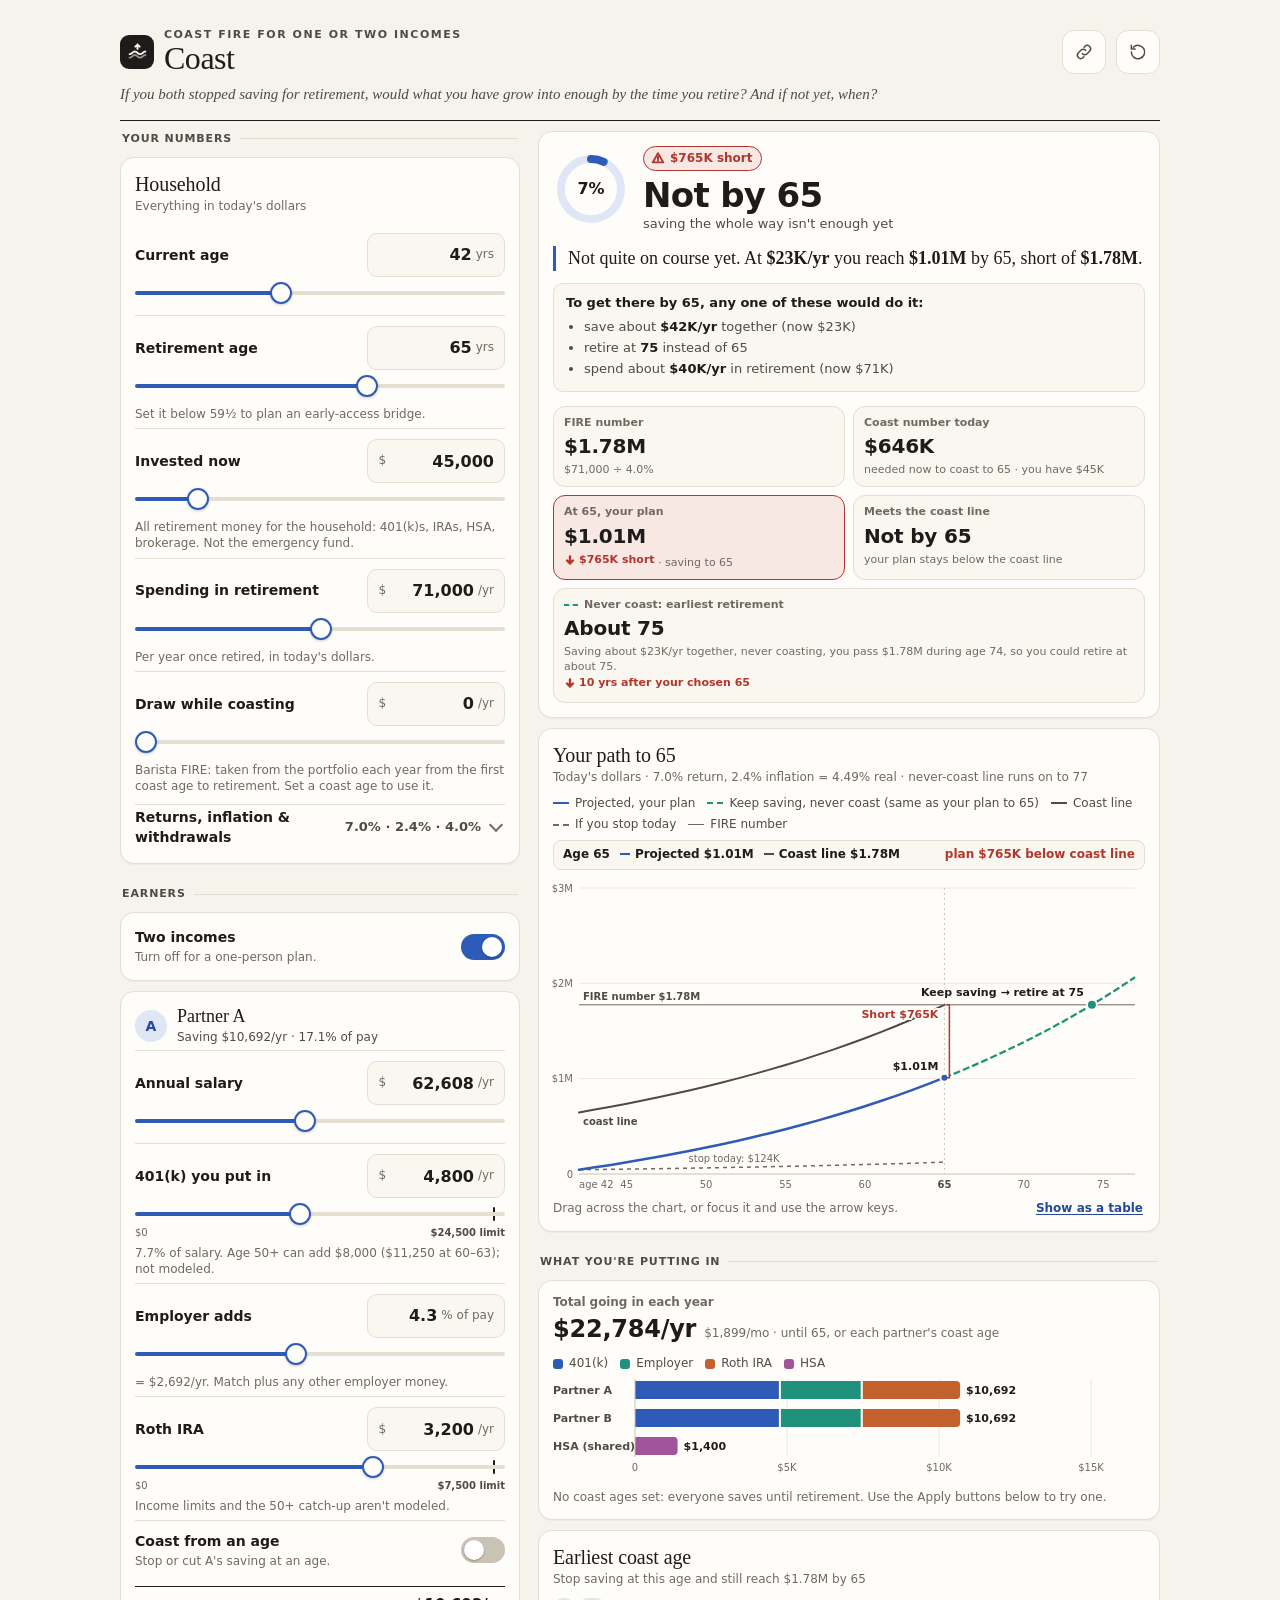
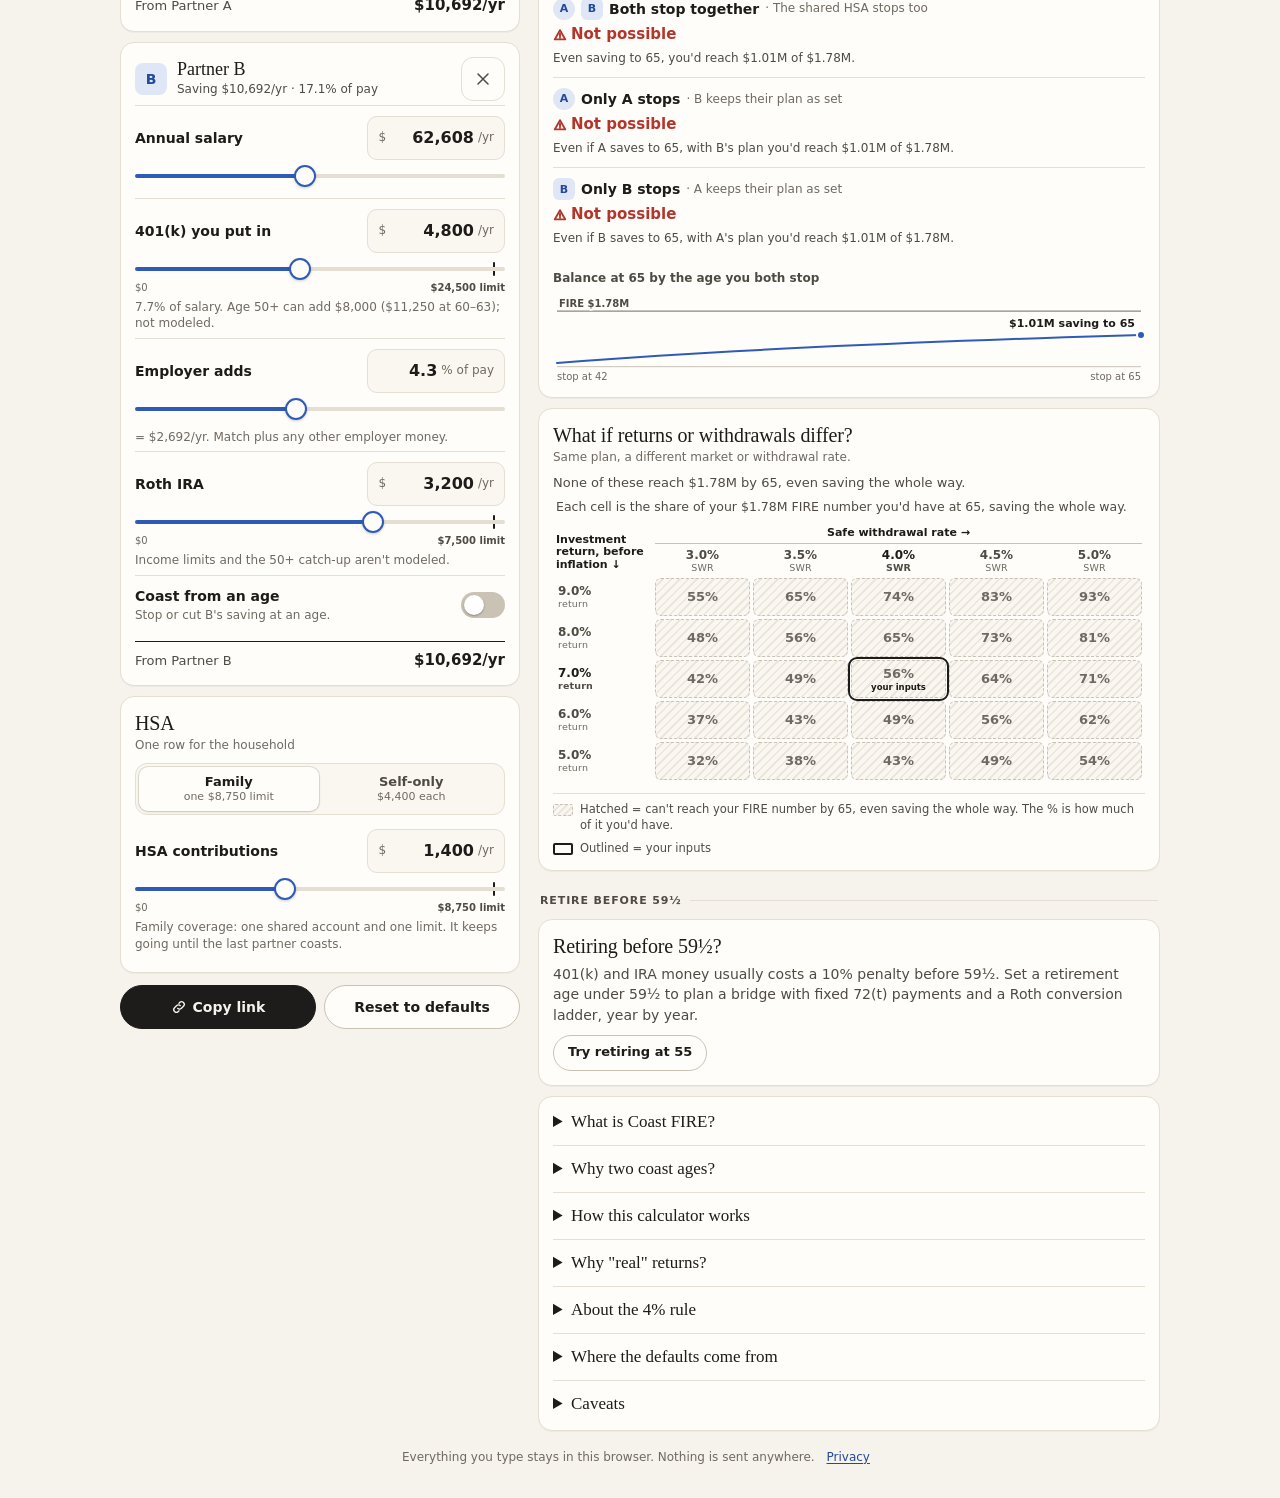
==== commit 95e8a20e: "Never-coast line and retirement age; clearer what-if heatmap axes Co-Authored-By: Claude Opus 5.5 <n" ====
--- a/index.html
+++ b/index.html
@@ -63,6 +63,7 @@
         <div class="kpi"><dt>Coast number today</dt><dd id="k-coast"></dd><dd class="kpi-note" id="k-coast-n"></dd></div>
         <div class="kpi" id="k-ret-tile"><dt id="k-ret-l">At 65, your plan</dt><dd id="k-ret"></dd><dd class="kpi-note" id="k-ret-n"></dd></div>
         <div class="kpi"><dt>Meets the coast line</dt><dd id="k-cross"></dd><dd class="kpi-note" id="k-cross-n"></dd></div>
+        <div class="kpi kpi-wide" id="k-never-tile"><dt><i class="key k-keep" aria-hidden="true"></i>Never coast: earliest retirement</dt><dd id="k-never"></dd><dd class="kpi-note" id="k-never-n"></dd></div>
       </dl>
       <p id="warn" class="warn" hidden></p>
     </section>
@@ -71,6 +72,7 @@
       <div class="card-head"><div class="grow"><h2 id="chart-title">Your path to 65</h2><p class="fine" id="chart-sub"></p></div></div>
       <ul class="legend" aria-hidden="true">
         <li><i class="key k-proj"></i>Projected, your plan</li>
+        <li><i class="key k-keep"></i><span id="keep-key">Keep saving, never coast</span></li>
         <li><i class="key k-coast"></i>Coast line</li>
         <li><i class="key k-stop"></i><span id="stop-key">If you stop today</span></li>
         <li><i class="key k-fire"></i>FIRE number</li>
@@ -85,6 +87,7 @@
         <p class="fine">Drag across the chart, or focus it and use the arrow keys.</p>
         <button type="button" class="linkish" id="table-toggle" aria-expanded="false" aria-controls="path-table">Show as a table</button>
       </div>
+      <p class="fine table-note" id="path-note" hidden></p>
       <div id="path-table" class="table-wrap" hidden></div>
     </section>
   </div>
@@ -149,12 +152,14 @@
     </section>
 
     <section class="card" aria-labelledby="hm-title">
-      <div class="card-head"><div class="grow"><h2 id="hm-title">What if returns or withdrawals differ?</h2><p class="fine" id="hm-sub">Earliest age you could both stop · outlined = your inputs</p></div></div>
+      <div class="card-head"><div class="grow"><h2 id="hm-title">What if returns or withdrawals differ?</h2><p class="fine" id="hm-sub">Same plan, a different market or withdrawal rate.</p></div></div>
       <div class="heat-wrap" id="heat"></div>
-      <div class="scale" id="heat-scale" aria-hidden="true">
-        <span class="ramp-wrap" id="heat-ramp"><span>Years coasting</span>
-          <span class="ramp"><span><i class="h1"></i>0</span><span><i class="h2"></i>1–4</span><span><i class="h3"></i>5–9</span><span><i class="h4"></i>10–14</span><span><i class="h5"></i>15+</span></span></span>
-        <span class="none-key"><i></i><span id="none-key-t">% of FIRE reached</span></span>
+      <div class="scale" id="heat-scale" role="group" aria-label="How to read the table">
+        <div class="ramp-wrap" id="heat-ramp"><span class="scale-t" id="ramp-t">Shade = years coasting before 65</span>
+          <span class="ramp" aria-hidden="true"><span><i class="h1"></i>0</span><span><i class="h2"></i>1–4</span><span><i class="h3"></i>5–9</span><span><i class="h4"></i>10–14</span><span><i class="h5"></i>15+</span></span>
+          <span class="ramp-ends" aria-hidden="true"><span>← stop later</span><span>stop sooner →</span></span></div>
+        <p class="key-row"><i class="none-sw" aria-hidden="true"></i><span id="none-key-t">Hatched = can't reach your FIRE number by 65, even saving the whole way. The % is how much of it you'd have.</span></p>
+        <p class="key-row"><i class="cur-sw" aria-hidden="true"></i><span>Outlined = your inputs</span></p>
       </div>
       <p class="hint" id="heat-note"></p>
     </section>
--- a/style.css
+++ b/style.css
@@ -14,6 +14,8 @@
   --c1: #2f5bb8; --c2: #20917a; --c3: #c2602e; --c4: #a0549a; --tax: #8a8478;
   /* bridge: pre-tax money blue (72(t), like 401(k)), Roth money orange (basis; ladder a darker step) */
   --ladder: #853e19;
+  /* main chart "keep saving, never coast" line: the validated teal series step (= --c2) */
+  --keep: #20917a;
   /* heatmap: one blue hue, 5 steps, more years coasting = darker. Lightest step >= 2:1 on the
      surface, adjacent steps >= 0.06 apart in OKLab L, cell text >= 4.5:1. */
   --h1: #9db5e6; --h2: #809fdf; --h3: #6388d6; --h4: #436cc8; --h5: #26499b;
@@ -33,7 +35,7 @@
     --good: #6cc28d; --good-wash: rgba(108, 194, 141, .14);
     --bad: #ec8a7c; --bad-fill: #e0705f; --bad-wash: rgba(236, 138, 124, .15);
     --warn: #e3b25a; --warn-wash: rgba(227, 178, 90, .13);
-    --c1: #5f88e0; --c2: #2aa384; --c3: #cf6a3c; --c4: #b874b0; --tax: #6b665e; --ladder: #e9a679;
+    --c1: #5f88e0; --c2: #2aa384; --c3: #cf6a3c; --c4: #b874b0; --tax: #6b665e; --ladder: #e9a679; --keep: #2aa384;
     --h1: #384c76; --h2: #425c93; --h3: #4a6cb4; --h4: #6990e2; --h5: #9dbaf5;
     --h-ink-lo: #efebe3; --h-ink-hi: #141311; --h3-ink: #ffffff;
     --shadow: none;
@@ -49,7 +51,7 @@
   --good: #6cc28d; --good-wash: rgba(108, 194, 141, .14);
   --bad: #ec8a7c; --bad-fill: #e0705f; --bad-wash: rgba(236, 138, 124, .15);
   --warn: #e3b25a; --warn-wash: rgba(227, 178, 90, .13);
-  --c1: #5f88e0; --c2: #2aa384; --c3: #cf6a3c; --c4: #b874b0; --tax: #6b665e; --ladder: #e9a679;
+  --c1: #5f88e0; --c2: #2aa384; --c3: #cf6a3c; --c4: #b874b0; --tax: #6b665e; --ladder: #e9a679; --keep: #2aa384;
   --h1: #384c76; --h2: #425c93; --h3: #4a6cb4; --h4: #6990e2; --h5: #9dbaf5;
   --h-ink-lo: #efebe3; --h-ink-hi: #141311; --h3-ink: #ffffff;
   --shadow: none;
@@ -161,6 +163,7 @@
 .kpi dd.kpi-note { font-size: 11px; font-weight: 400; color: var(--muted); margin-top: 2px; line-height: 1.3; white-space: normal; letter-spacing: 0; }
 .kpi.bad { border-color: var(--bad); background: var(--bad-wash); }
 .kpi.good { border-color: color-mix(in srgb, var(--good) 45%, var(--line)); }
+.delta-line { display: block; margin-top: 2px; }
 .delta { display: inline-flex; align-items: center; gap: 3px; font-weight: 700; }
 .delta.up { color: var(--good); } .delta.down { color: var(--bad); }
 .delta svg { width: 12px; height: 12px; fill: none; stroke: currentColor; stroke-width: 2.4; stroke-linecap: round; stroke-linejoin: round; }
@@ -173,6 +176,13 @@
 .k-proj { border-top: 2.5px solid var(--accent); }
 .k-coast { border-color: var(--ink-2); }
 .k-stop { border-top: 2px dashed var(--muted); }
+.k-keep { border-top: 2.5px dashed var(--keep); }
+.kpi-wide { grid-column: 1 / -1; }
+.kpi dt .key { width: 14px; margin-right: 6px; vertical-align: middle; }
+.readout .past { font-weight: 500; color: var(--muted); }
+.table-note { margin: 6px 0 4px; }
+table.data tr.past-row td { color: var(--muted); }
+table.data tr.past-row td:last-child { color: var(--ink); }
 .k-fire { border-top: 1px solid var(--muted); position: relative; }
 .k-fire::after { content: ""; position: absolute; left: 0; right: 0; top: -4px; border-top: 0; }
 .k-zone { height: 10px; border: 1px solid var(--accent-soft); background: var(--accent-wash); border-radius: 2px; }
@@ -205,6 +215,10 @@
 .l-proj { fill: none; stroke: var(--accent); stroke-width: 2.5; stroke-linejoin: round; stroke-linecap: round; }
 .l-coast { fill: none; stroke: var(--ink-2); stroke-width: 2; stroke-linejoin: round; stroke-linecap: round; }
 .l-stop { fill: none; stroke: var(--muted); stroke-width: 1.5; stroke-dasharray: 4 4; }
+.l-keep { fill: none; stroke: var(--keep); stroke-width: 2.25; stroke-dasharray: 7 3; stroke-linejoin: round; }
+.dot-keep { fill: var(--keep); stroke: var(--surface); stroke-width: 2; }
+.ret-line { stroke: var(--base); stroke-width: 1; stroke-dasharray: 2 3; }
+.tick-ret { font-weight: 700; fill: var(--ink-2); }
 .dot-proj { fill: var(--accent); stroke: var(--surface); stroke-width: 2; }
 .dot-coast { fill: var(--ink-2); stroke: var(--surface); stroke-width: 2; }
 .xhair { stroke: var(--ink-2); stroke-width: 1; opacity: .5; }
@@ -222,6 +236,9 @@
 }
 .chart-foot .linkish { white-space: nowrap; }
 .chart-foot { display: flex; justify-content: space-between; align-items: center; gap: 8px; margin-top: 4px; }
+#path-table table.data th:first-child, #path-table table.data td:first-child { position: sticky; left: 0; background: var(--surface); z-index: 1; }
+#path-table table.data thead th:first-child { z-index: 2; }
+@media (max-width: 360px) { #path-table table.data th, #path-table table.data td { padding: 6px 2px; font-size: 11px; } }
 .table-wrap { margin-top: 10px; max-height: 320px; overflow: auto; border-top: 1px solid var(--line); }
 table.data { width: 100%; border-collapse: collapse; font-size: 12px; font-variant-numeric: tabular-nums; }
 table.data th, table.data td { text-align: right; padding: 6px 4px; border-bottom: 1px solid var(--line); white-space: nowrap; }
@@ -276,13 +293,21 @@
 /* ===== Heatmap (an HTML table) ===== */
 .heat-wrap { overflow-x: auto; }
 table.heat { width: 100%; border-collapse: separate; border-spacing: 3px; font-variant-numeric: tabular-nums; table-layout: fixed; }
-table.heat th { font-size: 11px; font-weight: 600; color: var(--muted); padding: 2px; }
-table.heat thead th:first-child { width: 46px; }
-.heat-axes { font-size: 11px; color: var(--muted); margin: 0 0 4px; }
+/* The caption is the one-line "what a cell means", shown above the grid. */
+table.heat caption { caption-side: top; text-align: left; font-size: 12.5px; line-height: 1.35; color: var(--ink-2); padding: 0 3px 8px; }
+table.heat th { font-size: 12px; font-weight: 700; color: var(--ink-2); padding: 2px; line-height: 1.15; }
+table.heat th .u { display: block; font-size: 9.5px; font-weight: 500; color: var(--muted); letter-spacing: .02em; }
+table.heat thead th.ax-row { width: 64px; text-align: left; vertical-align: bottom; font-size: 10px; font-weight: 700; color: var(--ink); padding: 0 2px 4px 0; }
+table.heat thead th.ax-col { font-size: 11px; font-weight: 700; color: var(--ink); text-align: center; padding: 0 0 3px; border-bottom: 1px solid var(--base); }
 table.heat tbody th { text-align: left; }
+@media (min-width: 560px) { table.heat thead th.ax-row { width: 96px; font-size: 11px; } }
+table.heat th.cur-h { color: var(--ink); }
+table.heat th.cur-h .u { color: var(--ink-2); font-weight: 700; }
 table.heat td {
-  height: 36px; border-radius: 6px; text-align: center; font-size: 13px; font-weight: 650; padding: 0; cursor: default;
-}
+  height: 38px; border-radius: 6px; text-align: center; font-size: 13px; font-weight: 650; padding: 2px 1px; cursor: default; line-height: 1.1;
+}
+table.heat td .n { display: block; }
+table.heat td .you { display: block; font-size: 8.5px; font-weight: 700; line-height: 1.05; margin-top: 1px; }
 table.heat td:focus-visible { outline: 2px solid var(--accent); outline-offset: 1px; }
 td.h1 { background: var(--h1); color: var(--h-ink-lo); } td.h2 { background: var(--h2); color: var(--h-ink-lo); }
 td.h3 { background: var(--h3); color: var(--h3-ink); } td.h4 { background: var(--h4); color: var(--h-ink-hi); }
@@ -291,17 +316,22 @@
   background: repeating-linear-gradient(135deg, var(--surface-2) 0 4px, var(--grid) 4px 6px);
   color: var(--muted); font-size: 11px; font-weight: 500; border: 1px dashed var(--base);
 }
-td.cur { outline: 2px solid var(--ink); outline-offset: 1px; }
-.scale { display: flex; align-items: center; gap: 6px; font-size: 11px; color: var(--muted); margin-top: 8px; flex-wrap: wrap; }
-.ramp-wrap { display: flex; align-items: flex-start; gap: 6px; }
-.ramp { display: flex; gap: 2px; } .ramp > span { display: flex; flex-direction: column; align-items: center; font-size: 9px; line-height: 1.2; min-width: 26px; font-variant-numeric: tabular-nums; }
+td.none .you { color: var(--ink); }
+td.cur { outline: 2.5px solid var(--ink); outline-offset: 1px; }
+/* Legend: the colour scale, the hatching and the outline, each in words. */
+.scale { display: grid; gap: 7px; font-size: 11.5px; color: var(--ink-2); margin-top: 10px; padding-top: 8px; border-top: 1px solid var(--line); }
+.ramp-wrap { display: grid; grid-template-columns: auto; gap: 3px; justify-items: start; }
+.scale-t { font-weight: 650; color: var(--ink-2); }
+.ramp { display: flex; gap: 2px; } .ramp > span { display: flex; flex-direction: column; align-items: center; font-size: 10px; line-height: 1.2; min-width: 34px; font-variant-numeric: tabular-nums; color: var(--ink-2); }
 .ramp i { width: 100%; height: 10px; border-radius: 2px; display: block; margin-bottom: 2px; }
+.ramp-ends { display: flex; justify-content: space-between; width: 178px; font-size: 10px; color: var(--muted); }
 .heat-all { font-size: 13px; color: var(--ink-2); margin: 0 0 6px; }
 .ramp .h1 { background: var(--h1); } .ramp .h2 { background: var(--h2); } .ramp .h3 { background: var(--h3); }
 .ramp .h4 { background: var(--h4); } .ramp .h5 { background: var(--h5); }
-.none-key { display: flex; align-items: center; gap: 4px; margin-left: auto; }
-.none-key i { width: 16px; height: 10px; border: 1px dashed var(--base); border-radius: 2px;
-  background: repeating-linear-gradient(135deg, var(--surface-2) 0 3px, var(--grid) 3px 5px); }
+.key-row { display: flex; align-items: flex-start; gap: 7px; margin: 0; line-height: 1.35; }
+.key-row i { flex: none; width: 20px; height: 12px; border-radius: 2px; margin-top: 2px; }
+.none-sw { border: 1px dashed var(--base); background: repeating-linear-gradient(135deg, var(--surface-2) 0 3px, var(--grid) 3px 5px); }
+.cur-sw { outline: 2.5px solid var(--ink); outline-offset: -2px; background: var(--surface); }
 
 /* ===== Inputs ===== */
 .field { padding: 10px 0 6px; border-top: 1px solid var(--line); }
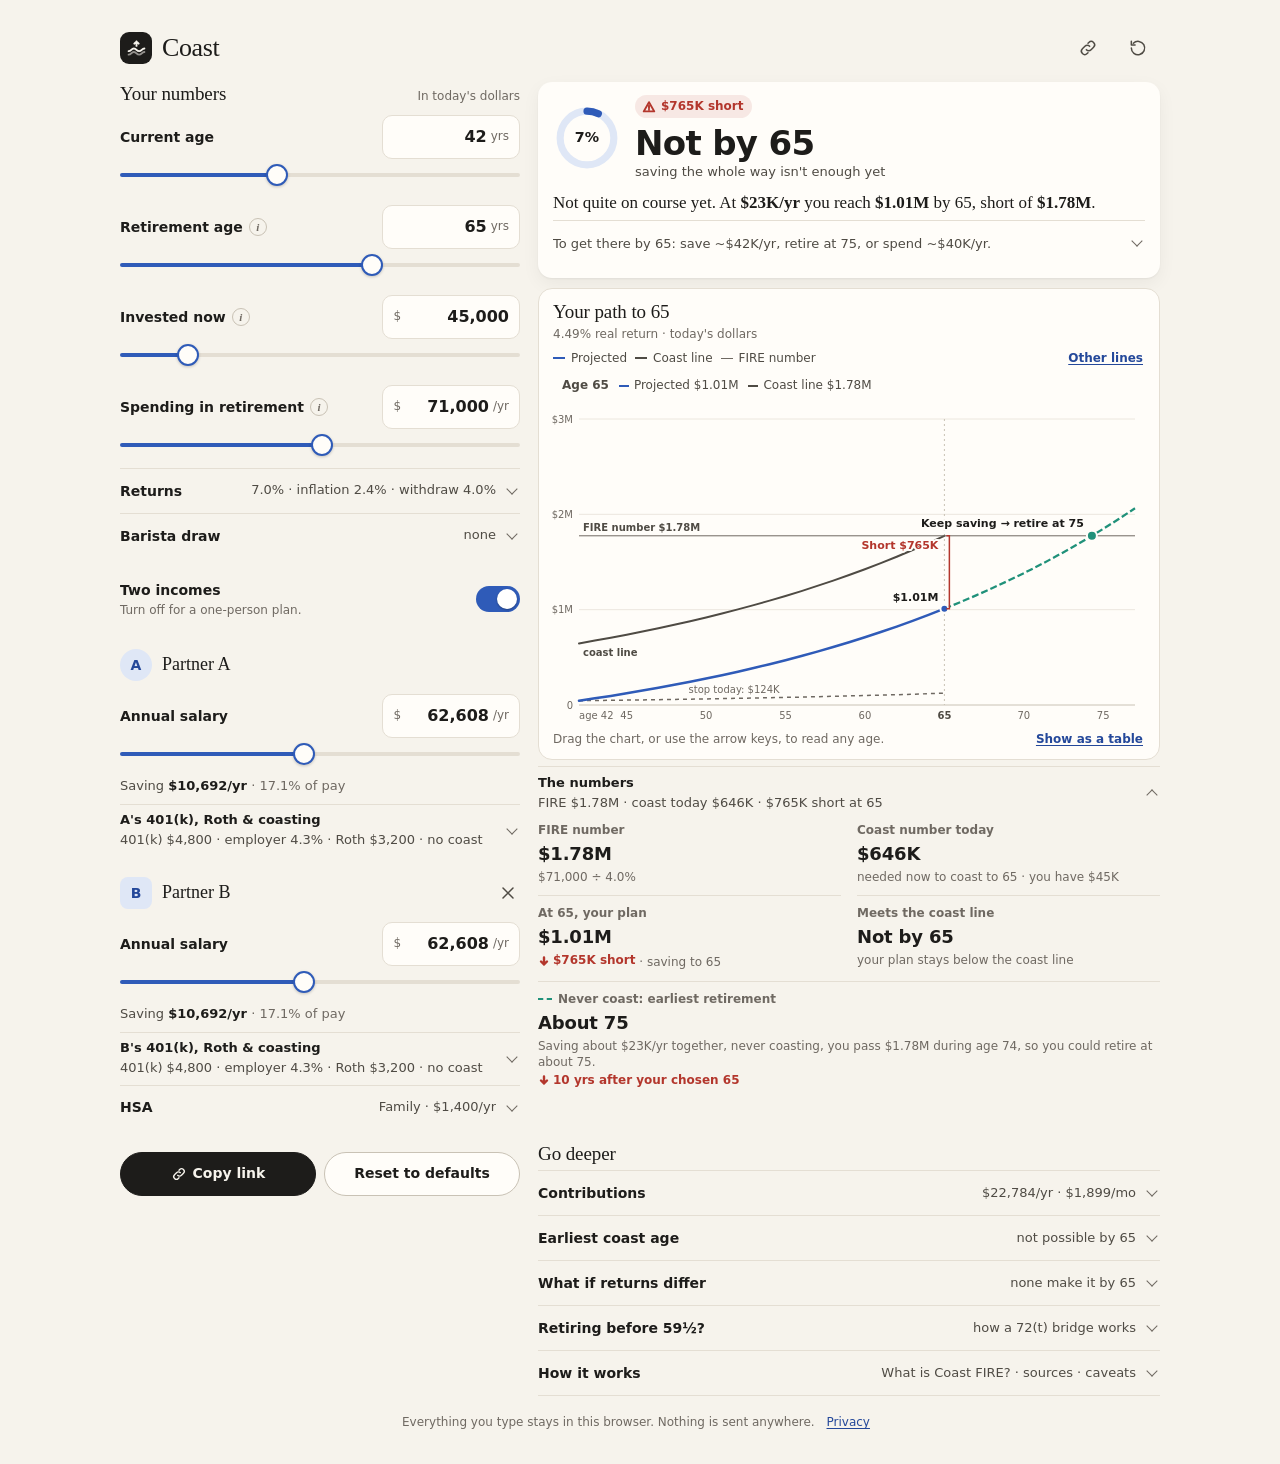
==== commit 1351182c: "Declutter: essentials visible, everything else in collapsible sections Co-Authored-By: Claude Opus 5" ====
--- a/index.html
+++ b/index.html
@@ -22,14 +22,10 @@
 <header class="mast">
   <div class="mast-row">
     <span class="logo" aria-hidden="true"><svg viewBox="0 0 24 24"><path d="M3 15c3 0 3-3 6-3s3 3 6 3 3-3 6-3"/><path d="M3 19c3 0 3-3 6-3s3 3 6 3 3-3 6-3" opacity=".55"/><path d="M12 4v5M9.5 6.5 12 4l2.5 2.5"/></svg></span>
-    <div class="grow">
-      <p class="kicker">Coast FIRE for one or two incomes</p>
-      <h1>Coast</h1>
-    </div>
+    <h1 class="grow">Coast</h1>
     <button type="button" class="icon-btn" id="share-top" aria-label="Copy link to this scenario" title="Copy link to this scenario"><svg viewBox="0 0 24 24" aria-hidden="true"><path d="M10 14a4 4 0 0 0 5.7 0l3-3a4 4 0 0 0-5.7-5.7l-1 1"/><path d="M14 10a4 4 0 0 0-5.7 0l-3 3a4 4 0 0 0 5.7 5.7l1-1"/></svg></button>
     <button type="button" class="icon-btn" id="reset-top" aria-label="Reset to defaults" title="Reset to defaults"><svg viewBox="0 0 24 24" aria-hidden="true"><path d="M4 12a8 8 0 1 0 2.4-5.7"/><path d="M4 4v4.5h4.5"/></svg></button>
   </div>
-  <p class="dek">If you both stopped saving for retirement, would what you have grow into enough by the time you retire? And if not yet, when?</p>
 </header>
 
 <div id="shared-banner" class="banner" role="region" aria-label="Shared link" hidden>
@@ -57,25 +53,27 @@
         </div>
       </div>
       <blockquote class="pull"><p id="headline" aria-live="polite"></p></blockquote>
-      <div class="nudge" id="nudge" hidden></div>
-      <dl class="kpis">
-        <div class="kpi"><dt>FIRE number</dt><dd id="k-fire"></dd><dd class="kpi-note" id="k-fire-n"></dd></div>
-        <div class="kpi"><dt>Coast number today</dt><dd id="k-coast"></dd><dd class="kpi-note" id="k-coast-n"></dd></div>
-        <div class="kpi" id="k-ret-tile"><dt id="k-ret-l">At 65, your plan</dt><dd id="k-ret"></dd><dd class="kpi-note" id="k-ret-n"></dd></div>
-        <div class="kpi"><dt>Meets the coast line</dt><dd id="k-cross"></dd><dd class="kpi-note" id="k-cross-n"></dd></div>
-        <div class="kpi kpi-wide" id="k-never-tile"><dt><i class="key k-keep" aria-hidden="true"></i>Never coast: earliest retirement</dt><dd id="k-never"></dd><dd class="kpi-note" id="k-never-n"></dd></div>
-      </dl>
+      <details class="dis nudge-d" id="d-nudge" hidden>
+        <summary class="sum"><span class="sum-n" id="nudge-line" aria-hidden="true"></span><span class="visually-hidden" id="nudge-sr"></span></summary>
+        <div class="dis-body"><div class="nudge" id="nudge" hidden></div></div>
+      </details>
+      <p class="br-hero" id="br-hero" hidden><span class="chip" id="br-hero-chip"></span><button type="button" class="linkish" id="br-hero-go" aria-controls="d-bridge">before 59½: see the bridge</button></p>
       <p id="warn" class="warn" hidden></p>
     </section>
 
-    <section class="card" aria-labelledby="chart-title">
+    <section class="card chart-card" aria-labelledby="chart-title">
       <div class="card-head"><div class="grow"><h2 id="chart-title">Your path to 65</h2><p class="fine" id="chart-sub"></p></div></div>
-      <ul class="legend" aria-hidden="true">
-        <li><i class="key k-proj"></i>Projected, your plan</li>
+      <div class="legend-row">
+        <ul class="legend" aria-hidden="true">
+          <li><i class="key k-proj"></i>Projected</li>
+          <li><i class="key k-coast"></i>Coast line</li>
+          <li><i class="key k-fire"></i>FIRE number</li>
+        </ul>
+        <button type="button" class="linkish more-lines" id="legend-more" aria-expanded="false" aria-controls="legend-x">Other lines</button>
+      </div>
+      <ul class="legend legend-x" id="legend-x" aria-hidden="true" hidden>
         <li><i class="key k-keep"></i><span id="keep-key">Keep saving, never coast</span></li>
-        <li><i class="key k-coast"></i>Coast line</li>
         <li><i class="key k-stop"></i><span id="stop-key">If you stop today</span></li>
-        <li><i class="key k-fire"></i>FIRE number</li>
         <li><i class="key k-zone"></i><span id="zone-key">Could coast</span></li>
       </ul>
       <div class="readout" id="readout" aria-live="polite"></div>
@@ -84,45 +82,62 @@
         <p id="chart-empty" class="chart-empty" hidden></p>
       </div>
       <div class="chart-foot">
-        <p class="fine">Drag across the chart, or focus it and use the arrow keys.</p>
+        <p class="fine" id="chart-hint">Drag the chart, or use the arrow keys, to read any age.</p>
         <button type="button" class="linkish" id="table-toggle" aria-expanded="false" aria-controls="path-table">Show as a table</button>
       </div>
       <p class="fine table-note" id="path-note" hidden></p>
       <div id="path-table" class="table-wrap" hidden></div>
     </section>
+
+    <details class="dis kpi-d" id="d-kpis">
+      <summary class="sum stack"><span class="sum-t">The numbers</span><span class="sum-v" id="sv-kpis"></span></summary>
+      <div class="dis-body">
+        <dl class="kpis">
+          <div class="kpi"><dt>FIRE number</dt><dd id="k-fire"></dd><dd class="kpi-note" id="k-fire-n"></dd></div>
+          <div class="kpi"><dt>Coast number today</dt><dd id="k-coast"></dd><dd class="kpi-note" id="k-coast-n"></dd></div>
+          <div class="kpi" id="k-ret-tile"><dt id="k-ret-l">At 65, your plan</dt><dd id="k-ret"></dd><dd class="kpi-note" id="k-ret-n"></dd></div>
+          <div class="kpi"><dt>Meets the coast line</dt><dd id="k-cross"></dd><dd class="kpi-note" id="k-cross-n"></dd></div>
+          <div class="kpi kpi-wide" id="k-never-tile"><dt><i class="key k-keep" aria-hidden="true"></i>Never coast: earliest retirement</dt><dd id="k-never"></dd><dd class="kpi-note" id="k-never-n"></dd></div>
+        </dl>
+      </div>
+    </details>
   </div>
 
   <!-- ===== Inputs ===== -->
   <div class="col-inputs inputs" id="inputs">
-    <div class="section-label">Your numbers <span class="rule"></span></div>
-    <section class="card" aria-labelledby="hh-title">
-      <div class="card-head"><div class="grow"><h2 id="hh-title">Household</h2><p class="fine">Everything in today's dollars</p></div></div>
+    <section class="group" aria-labelledby="hh-title">
+      <div class="group-head"><h2 id="hh-title" class="group-h">Your numbers</h2><p class="fine">In today's dollars</p></div>
       <div id="hh-fields"></div>
-      <details class="assume" id="assume">
-        <summary><span class="grow">Returns, inflation &amp; withdrawals</span><span class="assume-vals" id="assume-vals"></span></summary>
-        <div id="assume-fields"></div>
-      </details>
-    </section>
-
-    <div class="section-label">Earners <span class="rule"></span></div>
-    <div class="card toggle-card">
-      <div class="toggle-row first">
+      <details class="dis" id="assume">
+        <summary class="sum"><span class="sum-t">Returns</span><span class="sum-v assume-vals" id="assume-vals"></span></summary>
+        <div class="dis-body" id="assume-fields"></div>
+      </details>
+      <details class="dis" id="d-draw">
+        <summary class="sum"><span class="sum-t">Barista draw</span><span class="sum-v" id="sv-draw"></span></summary>
+        <div class="dis-body" id="draw-fields"></div>
+      </details>
+    </section>
+
+    <section class="group earners" aria-label="Earners">
+      <div class="toggle-row inline-toggle">
         <div class="grow"><span class="tlabel" id="two-l">Two incomes</span><p class="fine" id="two-hint">Turn off for a one-person plan.</p></div>
         <button type="button" class="switch" id="sw-two" role="switch" aria-checked="true" aria-labelledby="two-l" aria-describedby="two-hint"><i></i></button>
       </div>
-    </div>
-    <div class="partners">
-      <section class="card partner" id="card-A" aria-labelledby="pA-t"></section>
-      <section class="card partner" id="card-B" aria-labelledby="pB-t"></section>
-    </div>
-
-    <section class="card" aria-labelledby="hsa-title">
-      <div class="card-head"><div class="grow"><h2 id="hsa-title">HSA</h2><p class="fine">One row for the household</p></div></div>
-      <div class="seg" role="group" aria-label="HSA coverage">
-        <button type="button" id="seg-family" aria-pressed="true">Family<small>one $8,750 limit</small></button>
-        <button type="button" id="seg-self" aria-pressed="false">Self-only<small>$4,400 each</small></button>
-      </div>
-      <div id="hsa-fields"></div>
+      <div class="partners">
+        <section class="partner" id="card-A" aria-labelledby="pA-t"></section>
+        <section class="partner" id="card-B" aria-labelledby="pB-t"></section>
+      </div>
+      <details class="dis" id="d-hsa">
+        <summary class="sum"><span class="sum-t" id="hsa-title">HSA</span><span class="sum-v" id="sv-hsa"></span></summary>
+        <div class="dis-body">
+          <p class="fine hsa-note">One row for the household</p>
+          <div class="seg" role="group" aria-label="HSA coverage">
+            <button type="button" id="seg-family" aria-pressed="true">Family<small>one $8,750 limit</small></button>
+            <button type="button" id="seg-self" aria-pressed="false">Self-only<small>$4,400 each</small></button>
+          </div>
+          <div id="hsa-fields"></div>
+        </div>
+      </details>
     </section>
 
     <div class="actions end-actions">
@@ -131,93 +146,126 @@
     </div>
   </div>
 
-  <!-- ===== Analysis ===== -->
-  <div class="col-more">
-    <div class="section-label">What you're putting in <span class="rule"></span></div>
-    <section class="card" aria-labelledby="ct-title">
-      <h2 id="ct-title" class="mini-title">Total going in each year</h2>
-      <div class="total"><b id="ct-total"></b><span class="fine" id="ct-sub"></span></div>
-      <ul class="legend" aria-hidden="true">
-        <li><i class="sq c1"></i>401(k)</li><li><i class="sq c2"></i>Employer</li><li><i class="sq c3"></i>Roth IRA</li><li><i class="sq c4"></i>HSA</li>
-      </ul>
-      <svg class="bars" id="bars-svg" role="img" aria-label="Contributions by partner"></svg>
-      <p class="hint" id="ct-after"></p>
-    </section>
-
-    <section class="card" aria-labelledby="ec-title">
-      <div class="card-head"><div class="grow"><h2 id="ec-title">Earliest coast age</h2><p class="fine" id="ec-sub"></p></div></div>
-      <ul class="ec" id="ec-list"></ul>
-      <p class="subhead" id="spark-title"></p>
-      <svg class="spark" id="spark-svg" role="img" aria-label="Balance at retirement by the age you both stop"></svg>
-    </section>
-
-    <section class="card" aria-labelledby="hm-title">
-      <div class="card-head"><div class="grow"><h2 id="hm-title">What if returns or withdrawals differ?</h2><p class="fine" id="hm-sub">Same plan, a different market or withdrawal rate.</p></div></div>
-      <div class="heat-wrap" id="heat"></div>
-      <div class="scale" id="heat-scale" role="group" aria-label="How to read the table">
-        <div class="ramp-wrap" id="heat-ramp"><span class="scale-t" id="ramp-t">Shade = years coasting before 65</span>
-          <span class="ramp" aria-hidden="true"><span><i class="h1"></i>0</span><span><i class="h2"></i>1–4</span><span><i class="h3"></i>5–9</span><span><i class="h4"></i>10–14</span><span><i class="h5"></i>15+</span></span>
-          <span class="ramp-ends" aria-hidden="true"><span>← stop later</span><span>stop sooner →</span></span></div>
-        <p class="key-row"><i class="none-sw" aria-hidden="true"></i><span id="none-key-t">Hatched = can't reach your FIRE number by 65, even saving the whole way. The % is how much of it you'd have.</span></p>
-        <p class="key-row"><i class="cur-sw" aria-hidden="true"></i><span>Outlined = your inputs</span></p>
-      </div>
-      <p class="hint" id="heat-note"></p>
-    </section>
-
-    <div class="section-label">Retire before 59½ <span class="rule"></span></div>
-    <section class="card" id="bridge" aria-labelledby="br-title"></section>
-
-    <section class="card explain" aria-label="How it works">
-      <details>
-        <summary>What is Coast FIRE?</summary>
-        <p>FIRE stands for Financial Independence, Retire Early. You reach <strong>Coast FIRE</strong> when what you have invested would, with no more saving, grow into your retirement number by your retirement age.</p>
-        <p>You'd still work to pay today's bills, but you'd no longer need to save for retirement. A lower-paying job, part-time work or a sabbatical stops putting retirement at risk.</p>
-      </details>
-      <details>
-        <summary>Why two coast ages?</summary>
-        <p>The big number at the top is the <strong>earliest age you could both stop saving</strong> and still reach your FIRE number by retirement. It is solved for: the calculator tries every age and keeps the first that works.</p>
-        <p><strong>Meets the coast line</strong> is the first age your own plan, as you entered it, is at or above the coast line. When nobody keeps saving after coasting and there's no Barista draw, the two are the same age. If you keep saving part of your contributions after coasting, or draw from the portfolio while coasting, they can differ, so both are shown.</p>
-        <p>The rows under <strong>Earliest coast age</strong> also solve for each partner alone, holding the other's plan as entered.</p>
-      </details>
-      <details>
-        <summary>How this calculator works</summary>
-        <p><strong>FIRE number</strong> = retirement spending ÷ safe withdrawal rate.</p>
-        <p><strong>Coast number today</strong> = the FIRE number discounted back to today at the real return: FIRE ÷ (1 + real return)<sup>years to retirement</sup>. The <strong>coast line</strong> on the chart is the same sum for every age.</p>
-        <p>The <strong>projection</strong> steps one year at a time: last year's balance grows at the real return, then this year's contributions are added (401(k), employer, Roth IRA and HSA for each partner, changing at each partner's coast age) and any Barista draw is taken out.</p>
-        <p>Contributions are held constant in today's dollars, so they rise with inflation in real life.</p>
-      </details>
-      <details>
-        <summary>Why "real" returns?</summary>
-        <p>Everything is in today's dollars. The return is converted with the exact formula (1 + return) ÷ (1 + inflation) − 1. A 7% return with 2.4% inflation is about 4.49% real, not the 4.6% you'd get by subtracting.</p>
-      </details>
-      <details>
-        <summary>About the 4% rule</summary>
-        <p>The Trinity study (1998) found that taking 4% of a stock-and-bond portfolio in the first year, then raising it with inflation, lasted 30 years in most historical periods. People retiring early, with 40 or 50 years to fund, often plan on 3.25% to 3.75%.</p>
-      </details>
-      <details>
-        <summary>Where the defaults come from</summary>
-        <p>Every starting value is a published US median or typical figure, not anyone's own numbers. Change them to yours; they stay on this device.</p>
-        <ul class="sources">
-          <li><strong>Two earners at $62,608 each:</strong> median full-time weekly earnings, $1,204 in 2025, × 52 (<a href="https://www.bls.gov/opub/ted/2026/median-weekly-earnings-were-1204-in-2025.htm" rel="noopener">BLS</a>).</li>
-          <li><strong>401(k) $4,800 (7.7% of pay) and employer 4.3%:</strong> average deferral rate 7.7% and average total contribution rate 12.0% in Vanguard's <em>How America Saves 2025</em> (<a href="https://www.planadviser.com/automatic-plan-features-help-participant-savings-rates-stay-resilient-2024-says-vanguard/" rel="noopener">PLANADVISER</a>; <a href="https://finance.yahoo.com/markets/options/articles/half-americans-falling-short-15-134844754.html" rel="noopener">24/7 Wall St.</a>), so employer ≈ 12.0 − 7.7.</li>
-          <li><strong>Roth IRA $3,200:</strong> average Roth IRA contribution of filers aged 35 to 49, $3,211 in 2022 (IRS data in <a href="https://www.everycrsreport.com/reports/R48051.html" rel="noopener">CRS R48051</a>).</li>
-          <li><strong>HSA $1,400:</strong> nearly $60 billion contributed in 2025 across 41.7 million accounts, about $1,440 each (<a href="https://www.devenir.com/wp-content/uploads/2025-Year-End-Devenir-HSA-Research-Report-Executive-Summary.pdf" rel="noopener">Devenir</a>).</li>
-          <li><strong>Invested $45,000:</strong> median retirement-account balance of families headed by someone 35 to 44 who have one, 2022 (<a href="https://www.federalreserve.gov/publications/files/scf23.pdf" rel="noopener">Federal Reserve SCF</a>).</li>
-          <li><strong>Age 42:</strong> median age of employed US workers, 2025 (<a href="https://www.bls.gov/cps/cpsaat11b.htm" rel="noopener">BLS</a>).</li>
-          <li><strong>Spending $71,000/yr:</strong> two-person households spent $80,830 in 2024, of which $9,652 was pension and Social Security contributions that stop at retirement (<a href="https://fred.stlouisfed.org/series/CXUTOTALEXPLB0504M" rel="noopener">BLS Consumer Expenditure Survey via FRED</a>).</li>
-          <li><strong>Inflation 2.4%:</strong> the Social Security Trustees' long-run intermediate CPI assumption (<a href="https://www.ssa.gov/OACT/TR/2023/V_B_econ.html" rel="noopener">SSA</a>).</li>
-          <li><strong>Return 7%, withdrawal 4%, retirement at 65:</strong> common planning figures (WalletBurst's default return, the Trinity study, Medicare age).</li>
-          <li><strong>Bridge and coast age:</strong> pre-tax share 90%, since Roth money is only about 7% of US IRA and workplace-plan assets (<a href="https://q3adv.com/tax-free-retirement-gap-report/" rel="noopener">Q3 Advisors, from ICI data</a>), rounded down to leave room for the HSA and taxable money; 72(t) share 50% (an even split); 72(t) rate 5% (the floor of the maximum IRS Notice 2022-6 allows); coast age 55 (a placeholder midpoint, used only when you switch it on).</li>
-          <li><strong>2026 limits:</strong> 401(k) $24,500, IRA $7,500 (<a href="https://www.irs.gov/newsroom/401k-limit-increases-to-24500-for-2026-ira-limit-increases-to-7500" rel="noopener">IRS</a>); HSA $4,400 self-only, $8,750 family (Rev. Proc. 2025-19).</li>
-        </ul>
-        <p>With these typical numbers the household does <em>not</em> reach its FIRE number by 65. That's a realistic starting point, not a mistake.</p>
-      </details>
-      <details>
-        <summary>Caveats</summary>
-        <p>Markets don't grow smoothly; a crash early on can push you back below the coast line for years. Taxes, fees, Social Security, pensions, catch-up contributions and income limits on Roth IRAs aren't modeled. Social Security in particular could lower the amount you need.</p>
-        <p>This is a planning toy, not financial or tax advice.</p>
-      </details>
-    </section>
+  <!-- ===== Go deeper: one list of collapsed sections ===== -->
+  <div class="col-more" id="deeper">
+    <h2 class="group-h deeper-h">Go deeper</h2>
+    <div class="deep-list">
+      <details class="dis" id="d-contrib">
+        <summary class="sum"><span class="sum-t">Contributions</span><span class="sum-v" id="sv-contrib"></span></summary>
+        <div class="dis-body" role="group" aria-labelledby="ct-title">
+          <h3 id="ct-title" class="mini-title">Total going in each year</h3>
+          <div class="total"><b id="ct-total"></b><span class="fine" id="ct-sub"></span></div>
+          <ul class="legend" aria-hidden="true">
+            <li><i class="sq c1"></i>401(k)</li><li><i class="sq c2"></i>Employer</li><li><i class="sq c3"></i>Roth IRA</li><li><i class="sq c4"></i>HSA</li>
+          </ul>
+          <svg class="bars" id="bars-svg" role="img" aria-label="Contributions by partner"></svg>
+          <p class="hint keep" id="ct-after"></p>
+        </div>
+      </details>
+
+      <details class="dis" id="d-ec">
+        <summary class="sum"><span class="sum-t" id="ec-title">Earliest coast age</span><span class="sum-v" id="sv-ec"></span></summary>
+        <div class="dis-body">
+          <p class="fine" id="ec-sub"></p>
+          <ul class="ec" id="ec-list"></ul>
+          <details class="dis sub" id="d-spark">
+            <summary class="sum"><span class="sum-t">Balance at retirement by stop age</span><span class="sum-v" id="sv-spark"></span></summary>
+            <div class="dis-body">
+              <p class="subhead" id="spark-title"></p>
+              <svg class="spark" id="spark-svg" role="img" aria-label="Balance at retirement by the age you both stop"></svg>
+            </div>
+          </details>
+        </div>
+      </details>
+
+      <details class="dis" id="d-heat">
+        <summary class="sum"><span class="sum-t" id="hm-title">What if returns differ</span><span class="sum-v" id="sv-heat"></span></summary>
+        <div class="dis-body">
+          <p class="fine" id="hm-sub">Same plan, a different market or withdrawal rate.</p>
+          <div class="heat-wrap" id="heat"></div>
+          <p class="hint keep" id="heat-note"></p>
+          <details class="dis sub" id="d-heatkey">
+            <summary class="sum"><span class="sum-t">How to read this</span><span class="sum-v">shade, hatching, outline</span></summary>
+            <div class="dis-body">
+              <div class="scale" id="heat-scale" role="group" aria-label="How to read the table">
+                <div class="ramp-wrap" id="heat-ramp"><span class="scale-t" id="ramp-t">Shade = years coasting before 65</span>
+                  <span class="ramp" aria-hidden="true"><span><i class="h1"></i>0</span><span><i class="h2"></i>1–4</span><span><i class="h3"></i>5–9</span><span><i class="h4"></i>10–14</span><span><i class="h5"></i>15+</span></span>
+                  <span class="ramp-ends" aria-hidden="true"><span>← stop later</span><span>stop sooner →</span></span></div>
+                <p class="key-row"><i class="none-sw" aria-hidden="true"></i><span id="none-key-t">Hatched = can't reach your FIRE number by 65, even saving the whole way. The % is how much of it you'd have.</span></p>
+                <p class="key-row"><i class="cur-sw" aria-hidden="true"></i><span>Outlined = your inputs</span></p>
+              </div>
+            </div>
+          </details>
+        </div>
+      </details>
+
+      <div class="deep-bridge">
+        <p class="br-peek" id="br-peek" hidden><span class="chip" id="br-peek-chip"></span><span id="br-peek-t"></span></p>
+        <details class="dis" id="d-bridge">
+          <summary class="sum"><span class="sum-t" id="sv-bridge-t">Retiring before 59½?</span><span class="sum-v" id="sv-bridge"></span></summary>
+          <div class="dis-body"><section id="bridge" aria-labelledby="br-title"></section></div>
+        </details>
+      </div>
+
+      <details class="dis" id="d-explain">
+        <summary class="sum"><span class="sum-t">How it works</span><span class="sum-v">What is Coast FIRE? · sources · caveats</span></summary>
+        <div class="dis-body">
+        <section class="explain" aria-label="How it works">
+          <details class="dis sub" id="d-what">
+            <summary class="sum"><span class="sum-t">What is Coast FIRE?</span></summary>
+            <p class="kicker">Coast FIRE for one or two incomes</p>
+            <p class="dek">If you both stopped saving for retirement, would what you have grow into enough by the time you retire? And if not yet, when?</p>
+            <p>FIRE stands for Financial Independence, Retire Early. You reach <strong>Coast FIRE</strong> when what you have invested would, with no more saving, grow into your retirement number by your retirement age.</p>
+            <p>You'd still work to pay today's bills, but you'd no longer need to save for retirement. A lower-paying job, part-time work or a sabbatical stops putting retirement at risk.</p>
+          </details>
+          <details class="dis sub">
+            <summary class="sum"><span class="sum-t">Why two coast ages?</span></summary>
+            <p>The big number at the top is the <strong>earliest age you could both stop saving</strong> and still reach your FIRE number by retirement. It is solved for: the calculator tries every age and keeps the first that works.</p>
+            <p><strong>Meets the coast line</strong> is the first age your own plan, as you entered it, is at or above the coast line. When nobody keeps saving after coasting and there's no Barista draw, the two are the same age. If you keep saving part of your contributions after coasting, or draw from the portfolio while coasting, they can differ, so both are shown.</p>
+            <p>The rows under <strong>Earliest coast age</strong> also solve for each partner alone, holding the other's plan as entered.</p>
+          </details>
+          <details class="dis sub">
+            <summary class="sum"><span class="sum-t">How this calculator works</span></summary>
+            <p><strong>FIRE number</strong> = retirement spending ÷ safe withdrawal rate.</p>
+            <p><strong>Coast number today</strong> = the FIRE number discounted back to today at the real return: FIRE ÷ (1 + real return)<sup>years to retirement</sup>. The <strong>coast line</strong> on the chart is the same sum for every age.</p>
+            <p>The <strong>projection</strong> steps one year at a time: last year's balance grows at the real return, then this year's contributions are added (401(k), employer, Roth IRA and HSA for each partner, changing at each partner's coast age) and any Barista draw is taken out.</p>
+            <p>Contributions are held constant in today's dollars, so they rise with inflation in real life.</p>
+          </details>
+          <details class="dis sub">
+            <summary class="sum"><span class="sum-t">Why "real" returns?</span></summary>
+            <p>Everything is in today's dollars. The return is converted with the exact formula (1 + return) ÷ (1 + inflation) − 1. A 7% return with 2.4% inflation is about 4.49% real, not the 4.6% you'd get by subtracting.</p>
+          </details>
+          <details class="dis sub">
+            <summary class="sum"><span class="sum-t">About the 4% rule</span></summary>
+            <p>The Trinity study (1998) found that taking 4% of a stock-and-bond portfolio in the first year, then raising it with inflation, lasted 30 years in most historical periods. People retiring early, with 40 or 50 years to fund, often plan on 3.25% to 3.75%.</p>
+          </details>
+          <details class="dis sub">
+            <summary class="sum"><span class="sum-t">Where the defaults come from</span></summary>
+            <p>Every starting value is a published US median or typical figure, not anyone's own numbers. Change them to yours; they stay on this device.</p>
+            <ul class="sources">
+              <li><strong>Two earners at $62,608 each:</strong> median full-time weekly earnings, $1,204 in 2025, × 52 (<a href="https://www.bls.gov/opub/ted/2026/median-weekly-earnings-were-1204-in-2025.htm" rel="noopener">BLS</a>).</li>
+              <li><strong>401(k) $4,800 (7.7% of pay) and employer 4.3%:</strong> average deferral rate 7.7% and average total contribution rate 12.0% in Vanguard's <em>How America Saves 2025</em> (<a href="https://www.planadviser.com/automatic-plan-features-help-participant-savings-rates-stay-resilient-2024-says-vanguard/" rel="noopener">PLANADVISER</a>; <a href="https://finance.yahoo.com/markets/options/articles/half-americans-falling-short-15-134844754.html" rel="noopener">24/7 Wall St.</a>), so employer ≈ 12.0 − 7.7.</li>
+              <li><strong>Roth IRA $3,200:</strong> average Roth IRA contribution of filers aged 35 to 49, $3,211 in 2022 (IRS data in <a href="https://www.everycrsreport.com/reports/R48051.html" rel="noopener">CRS R48051</a>).</li>
+              <li><strong>HSA $1,400:</strong> nearly $60 billion contributed in 2025 across 41.7 million accounts, about $1,440 each (<a href="https://www.devenir.com/wp-content/uploads/2025-Year-End-Devenir-HSA-Research-Report-Executive-Summary.pdf" rel="noopener">Devenir</a>).</li>
+              <li><strong>Invested $45,000:</strong> median retirement-account balance of families headed by someone 35 to 44 who have one, 2022 (<a href="https://www.federalreserve.gov/publications/files/scf23.pdf" rel="noopener">Federal Reserve SCF</a>).</li>
+              <li><strong>Age 42:</strong> median age of employed US workers, 2025 (<a href="https://www.bls.gov/cps/cpsaat11b.htm" rel="noopener">BLS</a>).</li>
+              <li><strong>Spending $71,000/yr:</strong> two-person households spent $80,830 in 2024, of which $9,652 was pension and Social Security contributions that stop at retirement (<a href="https://fred.stlouisfed.org/series/CXUTOTALEXPLB0504M" rel="noopener">BLS Consumer Expenditure Survey via FRED</a>).</li>
+              <li><strong>Inflation 2.4%:</strong> the Social Security Trustees' long-run intermediate CPI assumption (<a href="https://www.ssa.gov/OACT/TR/2023/V_B_econ.html" rel="noopener">SSA</a>).</li>
+              <li><strong>Return 7%, withdrawal 4%, retirement at 65:</strong> common planning figures (WalletBurst's default return, the Trinity study, Medicare age).</li>
+              <li><strong>Bridge and coast age:</strong> pre-tax share 90%, since Roth money is only about 7% of US IRA and workplace-plan assets (<a href="https://q3adv.com/tax-free-retirement-gap-report/" rel="noopener">Q3 Advisors, from ICI data</a>), rounded down to leave room for the HSA and taxable money; 72(t) share 50% (an even split); 72(t) rate 5% (the floor of the maximum IRS Notice 2022-6 allows); coast age 55 (a placeholder midpoint, used only when you switch it on).</li>
+              <li><strong>2026 limits:</strong> 401(k) $24,500, IRA $7,500 (<a href="https://www.irs.gov/newsroom/401k-limit-increases-to-24500-for-2026-ira-limit-increases-to-7500" rel="noopener">IRS</a>); HSA $4,400 self-only, $8,750 family (Rev. Proc. 2025-19).</li>
+            </ul>
+            <p>With these typical numbers the household does <em>not</em> reach its FIRE number by 65. That's a realistic starting point, not a mistake.</p>
+          </details>
+          <details class="dis sub">
+            <summary class="sum"><span class="sum-t">Caveats</span></summary>
+            <p>Markets don't grow smoothly; a crash early on can push you back below the coast line for years. Taxes, fees, Social Security, pensions, catch-up contributions and income limits on Roth IRAs aren't modeled. Social Security in particular could lower the amount you need.</p>
+            <p>This is a planning toy, not financial or tax advice.</p>
+          </details>
+        </section>
+        </div>
+      </details>
+    </div>
   </div>
 </main>
 
@@ -228,6 +276,7 @@
 <button type="button" id="peek" class="peek" hidden aria-label="Jump to the result"></button>
 
 <script src="calc.js"></script>
+<script src="ui.js"></script>
 <script src="app.js"></script>
 </body>
 </html>
--- a/style.css
+++ b/style.css
@@ -1,4 +1,5 @@
-/* Coast FIRE v2. Dashboard layout on warm ivory/ink neutrals with one cobalt accent.
+/* Coast FIRE v2. Calm layout on warm ivory/ink neutrals with one cobalt accent: the answer and
+   the chart are shown; everything else sits in collapsed rows whose summary keeps a live value.
    Tokens on :root; dark set under prefers-color-scheme and [data-theme="dark"]. */
 :root {
   color-scheme: light;
@@ -20,7 +21,7 @@
      surface, adjacent steps >= 0.06 apart in OKLab L, cell text >= 4.5:1. */
   --h1: #9db5e6; --h2: #809fdf; --h3: #6388d6; --h4: #436cc8; --h5: #26499b;
   --h-ink-lo: #1d1c1a; --h-ink-hi: #ffffff; --h3-ink: #1d1c1a;
-  --shadow: 0 1px 0 rgba(29, 28, 26, .04);
+  --shadow: 0 1px 2px rgba(29, 28, 26, .05), 0 6px 18px rgba(29, 28, 26, .05);
   --serif: "Iowan Old Style", "Palatino Linotype", Palatino, "Book Antiqua", "URW Palladio L", Georgia, serif;
   --sans: system-ui, -apple-system, "Segoe UI", Roboto, "Helvetica Neue", sans-serif;
 }
@@ -78,34 +79,38 @@
 [hidden] { display: none !important; }
 
 /* ===== Masthead ===== */
-.mast { padding: 8px 0 14px; border-bottom: 1px solid var(--ink); }
-.mast-row { display: flex; align-items: center; gap: 10px; }
-.logo { width: 34px; height: 34px; border-radius: 9px; background: var(--ink); display: grid; place-items: center; flex: none; }
+.mast { padding: 6px 0 2px; }
+.mast-row { display: flex; align-items: center; gap: 6px; }
+.mast-row .logo { margin-right: 4px; }
+.logo { width: 32px; height: 32px; border-radius: 9px; background: var(--ink); display: grid; place-items: center; flex: none; }
 .logo svg { width: 21px; height: 21px; fill: none; stroke: var(--bg); stroke-width: 2.2; stroke-linecap: round; }
-.kicker { font: 600 11px/1.3 var(--sans); letter-spacing: .14em; text-transform: uppercase; color: var(--ink-2); }
-h1 { font: 400 32px/1.05 var(--serif); letter-spacing: -.015em; }
-.dek { font: italic 15px/1.45 var(--serif); color: var(--ink-2); margin-top: 8px; }
+h1 { font: 400 26px/1.05 var(--serif); letter-spacing: -.015em; }
 .icon-btn {
-  width: 44px; height: 44px; border-radius: 12px; border: 1px solid var(--line); background: var(--surface);
+  width: 44px; height: 44px; border-radius: 12px; border: 1px solid transparent; background: none;
   color: var(--ink-2); display: grid; place-items: center; cursor: pointer; flex: none; padding: 0;
 }
 .icon-btn svg { width: 20px; height: 20px; fill: none; stroke: currentColor; stroke-width: 1.8; stroke-linecap: round; stroke-linejoin: round; }
-.icon-btn:hover { color: var(--ink); border-color: var(--base); }
+.icon-btn:hover { color: var(--ink); border-color: var(--line); background: var(--surface); }
 :focus-visible { outline: 2px solid var(--accent); outline-offset: 2px; }
 
 /* ===== Cards ===== */
+/* Only the answer and the chart are raised; everything else sits on the page background. */
 .card {
   background: var(--surface); border: 1px solid var(--line); border-radius: 14px; padding: 14px;
-  margin-top: 10px; box-shadow: var(--shadow); min-width: 0;
-}
-.card-head { display: flex; align-items: center; gap: 10px; margin-bottom: 8px; }
+  margin-top: 10px; min-width: 0;
+}
+.hero-card { box-shadow: var(--shadow); border-color: transparent; padding: 12px 14px; }
+.chart-card { padding: 12px 14px 10px; }
+.card-head h2 { font-size: 19px; }
+.card-head { display: flex; align-items: center; gap: 10px; margin-bottom: 6px; }
 .card-head .fine { margin-top: 2px; }
-.section-label {
-  font-size: 11px; font-weight: 700; letter-spacing: .08em; text-transform: uppercase; color: var(--ink-2);
-  margin: 22px 2px 0; display: flex; align-items: center; gap: 8px;
-}
-.section-label .rule { flex: 1; height: 1px; background: var(--line); }
 .mini-title { font: 600 12px/1.3 var(--sans); color: var(--muted); }
+/* Two quiet headings, "Your numbers" and "Go deeper"; space, not rules, between groups. */
+.group { margin-top: 28px; min-width: 0; }
+.group + .group { margin-top: 22px; }
+.group-head { display: flex; align-items: baseline; justify-content: space-between; gap: 10px; margin: 0 0 2px; }
+.group-h { font: 400 19px/1.25 var(--serif); color: var(--ink); }
+.deeper-h { margin: 34px 0 4px; }
 
 /* ===== Banner, buttons ===== */
 .banner { margin-top: 12px; padding: 12px 14px; border-radius: 14px; background: var(--warn-wash); border: 1px solid var(--line); }
@@ -121,48 +126,47 @@
 .btn.lg { flex: 1; }
 .btn:disabled { opacity: .45; cursor: default; }
 .btn svg { width: 16px; height: 16px; fill: none; stroke: currentColor; stroke-width: 2; stroke-linecap: round; stroke-linejoin: round; }
-.end-actions { margin-top: 12px; }
+.end-actions { margin-top: 22px; }
 .linkish {
   font: inherit; font-size: 12px; font-weight: 600; color: var(--accent-ink); background: none; border: 0;
   padding: 14px 2px; margin: -14px 0; cursor: pointer; text-decoration: underline; text-underline-offset: 2px; min-height: 0;
 }
 
 /* ===== Hero ===== */
-.hero { display: grid; grid-template-columns: 76px 1fr; gap: 14px; align-items: center; }
-.ring { width: 76px; height: 76px; display: block; }
+.hero { display: grid; grid-template-columns: 68px 1fr; gap: 14px; align-items: center; }
+.ring { width: 68px; height: 68px; display: block; }
 .ring-track { fill: none; stroke: var(--accent-soft); stroke-width: 8; }
 .ring-fill { fill: none; stroke: var(--accent); stroke-width: 8; stroke-linecap: round; }
 .ring-num { font: 700 16px var(--sans); fill: var(--ink); }
 .chip {
   display: inline-flex; align-items: center; gap: 5px; font-size: 12px; font-weight: 650;
-  padding: 3px 9px 3px 7px; border-radius: 999px; border: 1px solid currentColor;
+  padding: 3px 9px 3px 7px; border-radius: 999px;
 }
 .chip svg { width: 14px; height: 14px; fill: none; stroke: currentColor; stroke-width: 2.2; stroke-linecap: round; stroke-linejoin: round; flex: none; }
 .chip.good { color: var(--good); background: var(--good-wash); }
 .chip.bad { color: var(--bad); background: var(--bad-wash); }
 .chip.warn { color: var(--warn); background: var(--warn-wash); }
 .hero-num { display: flex; align-items: baseline; gap: 10px; margin-top: 6px; }
-.hero-num b { font: 700 48px/1 var(--sans); letter-spacing: -.03em; white-space: nowrap; }
+.hero-num b { font: 700 44px/1 var(--sans); letter-spacing: -.03em; white-space: nowrap; }
 .hero-num b.words { font-size: 34px; letter-spacing: -.02em; }
 .hero-num span { font-size: 13px; color: var(--ink-2); line-height: 1.25; }
 .hero-num.stack { flex-direction: column; align-items: flex-start; gap: 4px; }
-.pull { margin: 14px 0 0; padding: 0 0 0 12px; border-left: 3px solid var(--accent); }
-.pull p { font: 400 18px/1.35 var(--serif); color: var(--ink); }
+.pull { margin: 10px 0 0; padding: 0; }
+.pull p { font: 400 17px/1.4 var(--serif); color: var(--ink); }
 .pull strong { font-weight: 700; }
-.nudge {
-  margin-top: 12px; padding: 10px 12px; border-radius: 10px; background: var(--surface-2); border: 1px solid var(--line);
-  font-size: 13px; color: var(--ink-2);
-}
+.nudge-d { margin-top: 6px; }
+.nudge { font-size: 13px; color: var(--ink-2); }
 .nudge b { color: var(--ink); }
-.nudge ul { margin: 6px 0 0; padding-left: 18px; }
+.nudge ul { margin: 4px 0 0; padding-left: 18px; }
 .nudge li { margin: 2px 0; }
-.kpis { display: grid; grid-template-columns: 1fr 1fr; gap: 8px; margin: 14px 0 0; }
-.kpi { background: var(--surface-2); border: 1px solid var(--line); border-radius: 12px; padding: 9px 10px; min-width: 0; margin: 0; }
-.kpi dt { font-size: 11px; font-weight: 600; color: var(--muted); line-height: 1.2; }
-.kpi dd { margin: 3px 0 0; font-size: 20px; font-weight: 700; letter-spacing: -.01em; white-space: nowrap; }
-.kpi dd.kpi-note { font-size: 11px; font-weight: 400; color: var(--muted); margin-top: 2px; line-height: 1.3; white-space: normal; letter-spacing: 0; }
-.kpi.bad { border-color: var(--bad); background: var(--bad-wash); }
-.kpi.good { border-color: color-mix(in srgb, var(--good) 45%, var(--line)); }
+/* The numbers, when opened: a plain two-column list with hairlines; colour only on the deltas. */
+.kpi-d { margin-top: 6px; }
+.kpis { display: grid; grid-template-columns: 1fr 1fr; gap: 0 16px; margin: 0; }
+.kpi { border-top: 1px solid var(--line); padding: 10px 0; min-width: 0; margin: 0; }
+.kpis > .kpi:nth-child(-n+2) { border-top: 0; padding-top: 2px; }
+.kpi dt { font-size: 12px; font-weight: 600; color: var(--muted); line-height: 1.25; }
+.kpi dd { margin: 3px 0 0; font-size: 18px; font-weight: 700; letter-spacing: -.01em; white-space: nowrap; font-variant-numeric: tabular-nums; }
+.kpi dd.kpi-note { font-size: 12px; font-weight: 400; color: var(--muted); margin-top: 2px; line-height: 1.35; white-space: normal; letter-spacing: 0; }
 .delta-line { display: block; margin-top: 2px; }
 .delta { display: inline-flex; align-items: center; gap: 3px; font-weight: 700; }
 .delta.up { color: var(--good); } .delta.down { color: var(--bad); }
@@ -171,6 +175,12 @@
 
 /* ===== Legends, readout, charts ===== */
 .legend { list-style: none; padding: 0; margin: 2px 0 6px; display: flex; flex-wrap: wrap; gap: 4px 12px; font-size: 12px; color: var(--ink-2); }
+.legend-row { display: flex; align-items: center; gap: 4px 8px; margin: 2px 0 4px; }
+.legend-row .legend { margin: 0; gap: 4px 8px; flex: 1; min-width: 0; }
+.legend-row .legend .key { width: 12px; }
+.legend-row .more-lines { white-space: nowrap; }
+.legend-row .more-lines { margin-left: auto; }
+.legend-x { margin: 0 0 4px; }
 .legend li { display: flex; align-items: center; gap: 6px; }
 .key { display: inline-block; width: 16px; height: 0; border-top: 2px solid; flex: none; }
 .k-proj { border-top: 2.5px solid var(--accent); }
@@ -192,13 +202,16 @@
 .sq.bgap { background: repeating-linear-gradient(135deg, var(--bad-fill) 0 1.5px, var(--bad-wash) 1.5px 4px); outline: 1px solid var(--bad-fill); outline-offset: -1px; }
 .readout {
   display: flex; align-items: center; gap: 4px 10px; flex-wrap: wrap; font-size: 12px; font-variant-numeric: tabular-nums;
-  background: var(--surface-2); border: 1px solid var(--line); border-radius: 8px; padding: 5px 9px; margin: 4px 0 6px; min-height: 30px;
+  background: var(--surface-2); border-radius: 8px; padding: 5px 9px; margin: 4px 0 6px; min-height: 30px;
 }
 .readout span { display: inline-flex; align-items: center; gap: 5px; font-weight: 650; }
 .readout .key { width: 10px; }
 .readout .gap { margin-left: auto; }
 .readout .gap.down { color: var(--bad); } .readout .gap.up { color: var(--good); }
-.chart { position: relative; height: 240px; }
+/* At rest the row is quiet: plain weight, no shaded box; it lights up while reading an age. */
+.readout.rest { background: transparent; color: var(--ink-2); }
+.readout.rest span { font-weight: 500; }
+.chart { position: relative; height: 216px; }
 #chart-svg { display: block; width: 100%; height: 100%; overflow: visible; touch-action: pan-y; }
 #chart-svg:focus { outline: none; }
 #chart-svg:focus-visible { outline: 2px solid var(--accent); outline-offset: 4px; border-radius: 6px; }
@@ -235,7 +248,8 @@
   text-align: center; color: var(--muted); padding: 20px; border: 1px dashed var(--base); border-radius: 10px;
 }
 .chart-foot .linkish { white-space: nowrap; }
-.chart-foot { display: flex; justify-content: space-between; align-items: center; gap: 8px; margin-top: 4px; }
+.chart-foot { display: flex; justify-content: space-between; align-items: center; gap: 8px; margin-top: 4px; min-height: 18px; }
+.chart-foot #table-toggle { margin-left: auto; }
 #path-table table.data th:first-child, #path-table table.data td:first-child { position: sticky; left: 0; background: var(--surface); z-index: 1; }
 #path-table table.data thead th:first-child { z-index: 2; }
 @media (max-width: 360px) { #path-table table.data th, #path-table table.data td { padding: 6px 2px; font-size: 11px; } }
@@ -319,7 +333,7 @@
 td.none .you { color: var(--ink); }
 td.cur { outline: 2.5px solid var(--ink); outline-offset: 1px; }
 /* Legend: the colour scale, the hatching and the outline, each in words. */
-.scale { display: grid; gap: 7px; font-size: 11.5px; color: var(--ink-2); margin-top: 10px; padding-top: 8px; border-top: 1px solid var(--line); }
+.scale { display: grid; gap: 7px; font-size: 12px; color: var(--ink-2); }
 .ramp-wrap { display: grid; grid-template-columns: auto; gap: 3px; justify-items: start; }
 .scale-t { font-weight: 650; color: var(--ink-2); }
 .ramp { display: flex; gap: 2px; } .ramp > span { display: flex; flex-direction: column; align-items: center; font-size: 10px; line-height: 1.2; min-width: 34px; font-variant-numeric: tabular-nums; color: var(--ink-2); }
@@ -334,14 +348,24 @@
 .cur-sw { outline: 2.5px solid var(--ink); outline-offset: -2px; background: var(--surface); }
 
 /* ===== Inputs ===== */
-.field { padding: 10px 0 6px; border-top: 1px solid var(--line); }
-.field.first, .card-head + div > .field:first-child, .seg + div > .field:first-child { border-top: 0; }
+/* Fields: no rules between them, about 14px apart. */
+.field { padding: 7px 0; }
 .field-top { display: flex; align-items: center; justify-content: space-between; gap: 10px; }
-.field-top label { font-size: 14px; font-weight: 600; flex: 1; min-width: 0; }
+.field-top .lab { flex: 1; min-width: 0; display: flex; align-items: center; gap: 6px; }
+.field-top label { font-size: 14px; font-weight: 600; min-width: 0; }
 .box {
   display: flex; align-items: center; width: 8.6rem; min-height: 44px; border: 1px solid var(--line); border-radius: 10px;
-  background: var(--surface-2); padding: 0 10px; flex: none;
-}
+  background: var(--surface); padding: 0 10px; flex: none;
+}
+/* (i): shows the field's hint. Small mark, 44px tap area. */
+.info {
+  position: relative; flex: none; width: 18px; height: 18px; padding: 0; border-radius: 50%; cursor: pointer;
+  border: 1px solid var(--base); background: none; color: var(--muted);
+  font: italic 700 11px/16px var(--serif); text-align: center;
+}
+.info::before { content: ""; position: absolute; inset: -13px; }
+.info[aria-expanded="true"] { background: var(--ink-2); border-color: var(--ink-2); color: var(--bg); }
+.info:hover { color: var(--ink); border-color: var(--ink-2); }
 .box:focus-within { border-color: var(--accent); box-shadow: 0 0 0 3px var(--focus); }
 .box input {
   flex: 1; min-width: 0; width: 100%; border: 0; background: none; color: var(--ink); font: inherit; font-size: 16px;
@@ -354,8 +378,21 @@
 .note { font-size: 12px; font-weight: 600; text-align: right; margin-top: 4px; color: var(--warn); }
 .note:empty { display: none; }
 .field.invalid .note { color: var(--bad); }
-.hint { font-size: 12px; color: var(--muted); margin-top: 4px; line-height: 1.35; }
-.hint:empty { display: none; }
+.hint { font-size: 12px; color: var(--muted); margin-top: 4px; line-height: 1.4; }
+/* A field's hint shows while its number box has focus, or after a tap on (i); a few always show.
+   The slider's range labels show only while the box or slider has focus (the limit tick stays). */
+.field .hint, .field .range { display: none; }
+.field.show-hint .hint, .field .hint.keep { display: block; }
+.field.show-hint .range { display: flex; }
+@supports selector(:has(a)) {
+  .field:has(.box input:focus) .hint { display: block; }
+  .field:has(.box input:focus) .range, .field:has(input[type="range"]:focus-visible) .range { display: flex; }
+}
+@supports not selector(:has(a)) {
+  .field:focus-within .hint { display: block; }
+  .field:focus-within .range { display: flex; }
+}
+.hint:empty, .field .hint:empty { display: none; }
 .slider { position: relative; }
 .slider .limit-tick {
   position: absolute; z-index: 0; right: 10px; top: 50%; width: 2px; height: 14px; margin-top: -7px; background: var(--ink);
@@ -380,9 +417,8 @@
 .range { display: flex; justify-content: space-between; font-size: 10px; color: var(--muted); margin-top: -4px; font-variant-numeric: tabular-nums; }
 .range .lim { color: var(--ink-2); font-weight: 600; }
 
-.toggle-card { padding: 4px 14px; }
-.toggle-row { display: flex; align-items: center; gap: 12px; padding: 10px 0; border-top: 1px solid var(--line); }
-.toggle-row.first { border-top: 0; }
+.toggle-row { display: flex; align-items: center; gap: 12px; padding: 10px 0; }
+.inline-toggle { padding-top: 0; }
 .tlabel { font-size: 14px; font-weight: 600; }
 .switch {
   width: 44px; height: 26px; border-radius: 13px; background: var(--base); position: relative; flex: none; cursor: pointer;
@@ -400,19 +436,56 @@
 }
 .seg button small { display: block; font-weight: 500; font-size: 11px; color: var(--muted); }
 .seg button[aria-pressed="true"] { background: var(--surface); color: var(--ink); box-shadow: 0 1px 3px rgba(0, 0, 0, .12), 0 0 0 1px var(--line); }
-.partner .card-head { margin-bottom: 4px; }
-.partner-sub { font-size: 12px; color: var(--ink-2); margin-top: 1px; font-variant-numeric: tabular-nums; }
-.partner-foot { display: flex; justify-content: space-between; align-items: baseline; gap: 8px; border-top: 1px solid var(--ink); margin-top: 6px; padding-top: 8px; font-size: 13px; color: var(--ink-2); }
-.partner-foot b { font-size: 15px; color: var(--ink); }
+.partner { margin-top: 14px; min-width: 0; }
+.p-head { display: flex; align-items: center; gap: 10px; min-height: 44px; }
+.p-head h3 { font: 400 18px/1.2 var(--serif); }
+.icon-btn.quiet { margin-right: -10px; }
+.partner-sub { color: var(--muted); }
+.partner-foot { font-size: 13px; color: var(--ink-2); margin: 0 0 8px; font-variant-numeric: tabular-nums; }
+.partner-foot b { font-weight: 650; color: var(--ink); }
 .coast-sub { padding-left: 12px; border-left: 2px solid var(--accent-soft); margin-bottom: 4px; }
-details.assume { border-top: 1px solid var(--line); margin-top: 4px; }
-details.assume summary {
-  list-style: none; cursor: pointer; display: flex; align-items: center; gap: 8px; min-height: 44px; font-size: 14px; font-weight: 600;
-}
-details.assume summary::-webkit-details-marker { display: none; }
-details.assume summary::after { content: ""; width: 8px; height: 8px; border-right: 2px solid var(--muted); border-bottom: 2px solid var(--muted); transform: rotate(45deg); margin: -4px 4px 0 2px; }
-details.assume[open] summary::after { transform: rotate(-135deg); margin-top: 4px; }
-.assume-vals { font-size: 13px; color: var(--ink-2); font-variant-numeric: tabular-nums; font-weight: 600; white-space: nowrap; }
+.hsa-note { margin-bottom: 8px; }
+
+/* ===== Collapsed rows (native <details>) =====
+   One line: title left, live value right, chevron. Fixed height, so a value changing while a
+   slider moves never changes the row. */
+details.dis { border-top: 1px solid var(--line); min-width: 0; }
+details.dis > summary { list-style: none; cursor: pointer; }
+details.dis > summary::-webkit-details-marker { display: none; }
+.sum { display: flex; align-items: center; gap: 10px; height: 44px; padding: 0; border-radius: 6px; }
+.sum::after {
+  content: ""; flex: none; width: 7px; height: 7px; border-right: 1.75px solid var(--muted); border-bottom: 1.75px solid var(--muted);
+  transform: rotate(45deg); margin: -4px 4px 0 2px;
+}
+details[open] > .sum::after { transform: rotate(-135deg); margin-top: 3px; }
+.sum-t { flex: 0 0 auto; max-width: 62%; font-size: 14px; font-weight: 600; color: var(--ink); white-space: nowrap; overflow: hidden; text-overflow: ellipsis; }
+.sum-v {
+  flex: 1 1 0; min-width: 0; text-align: right; white-space: nowrap; overflow: hidden; text-overflow: ellipsis;
+  font-size: 13px; font-weight: 500; color: var(--ink-2); font-variant-numeric: tabular-nums;
+}
+/* Long values (a partner's accounts): title above, value below, still a fixed height. */
+.sum.stack { display: grid; grid-template-columns: minmax(0, 1fr) auto; grid-template-areas: "t c" "v c"; align-content: center; gap: 1px 10px; height: 52px; }
+.sum.stack::after { grid-area: c; grid-row: 1 / 3; align-self: center; }
+.sum.stack .sum-t { grid-area: t; max-width: none; font-size: 13px; }
+.sum.stack .sum-v { grid-area: v; text-align: left; }
+/* The off-track line under the headline: up to two lines in the same 44px row. */
+.sum-n { flex: 1; min-width: 0; font-size: 13px; line-height: 1.35; color: var(--ink-2); display: -webkit-box; -webkit-line-clamp: 2; -webkit-box-orient: vertical; overflow: hidden; }
+.sum:hover .sum-t, .sum:hover .sum-n { color: var(--accent-ink); }
+.dis-body { padding: 2px 0 14px; min-width: 0; }
+.dis-body > .field.first { padding-top: 2px; }
+details.sub > .sum .sum-t { font-size: 13px; }
+@keyframes rowflash { from { background: var(--accent-soft); } to { background: transparent; } }
+.sum.flash { animation: rowflash 1.5s ease-out; }
+@media (prefers-reduced-motion: reduce) { .sum.flash { animation: none; background: var(--accent-wash); } }
+
+/* Go deeper: one list of borderless rows separated by hairlines. */
+.deep-list > :last-child { border-bottom: 1px solid var(--line); }
+.deep-bridge { border-top: 1px solid var(--line); }
+.deep-bridge > details.dis { border-top: 0; }
+/* The bridge status in the answer card, shown only when retiring before 59½. */
+.br-hero { display: flex; align-items: center; flex-wrap: wrap; gap: 4px 8px; margin: 8px 0 0; font-size: 13px; color: var(--ink-2); }
+.br-hero .linkish { min-height: 44px; margin: -11px 0; display: inline-flex; align-items: center; }
+.br-peek { display: flex; align-items: center; flex-wrap: wrap; gap: 4px 8px; padding: 12px 0 0; font-size: 13px; color: var(--ink-2); font-variant-numeric: tabular-nums; }
 
 /* ===== Bridge ===== */
 .mini { display: grid; grid-template-columns: 1fr 1fr; gap: 8px; margin: 12px 0 4px; }
@@ -439,15 +512,15 @@
 details.more summary { cursor: pointer; font-size: 13px; font-weight: 650; padding: 12px 0 6px; min-height: 44px; display: flex; align-items: center; }
 .caveats { margin: 6px 0 0; padding-left: 18px; font-size: 13px; color: var(--ink-2); }
 .caveats li { margin-bottom: 6px; }
-.teaser p { font-size: 14px; color: var(--ink-2); margin-top: 6px; }
+.teaser p { font-size: 14px; color: var(--ink-2); margin-top: 2px; }
 .teaser .actions { margin-top: 10px; }
 
 /* ===== Explainers ===== */
-.explain { padding-top: 2px; padding-bottom: 2px; }
-.explain details { border-top: 1px solid var(--line); }
 .explain details:first-child { border-top: 0; }
-.explain summary { cursor: pointer; font: 400 17px/1.3 var(--serif); padding: 12px 0; min-height: 44px; }
+.explain details[open] > .sum { margin-bottom: 4px; }
 .explain details p, .explain details ul { margin: 0 0 10px; font-size: 14px; color: var(--ink-2); }
+.explain .kicker { font-size: 12px; font-weight: 650; color: var(--muted); margin-bottom: 4px; }
+.explain .dek { font: italic 15px/1.45 var(--serif); color: var(--ink); }
 .sources { padding-left: 18px; }
 .sources li { margin-bottom: 6px; }
 
@@ -487,7 +560,8 @@
   .col-top { grid-area: top; min-width: 0; }
   .col-more { grid-area: more; min-width: 0; }
   .col-inputs { grid-area: inputs; min-width: 0; }
-  .col-inputs > .section-label:first-child { margin-top: 10px; }
+  .col-inputs > .group:first-child { margin-top: 10px; }
+  .deeper-h { margin-top: 28px; }
   .chart { height: 320px; }
   .peek { display: none !important; }
   .hero-num b { font-size: 56px; }
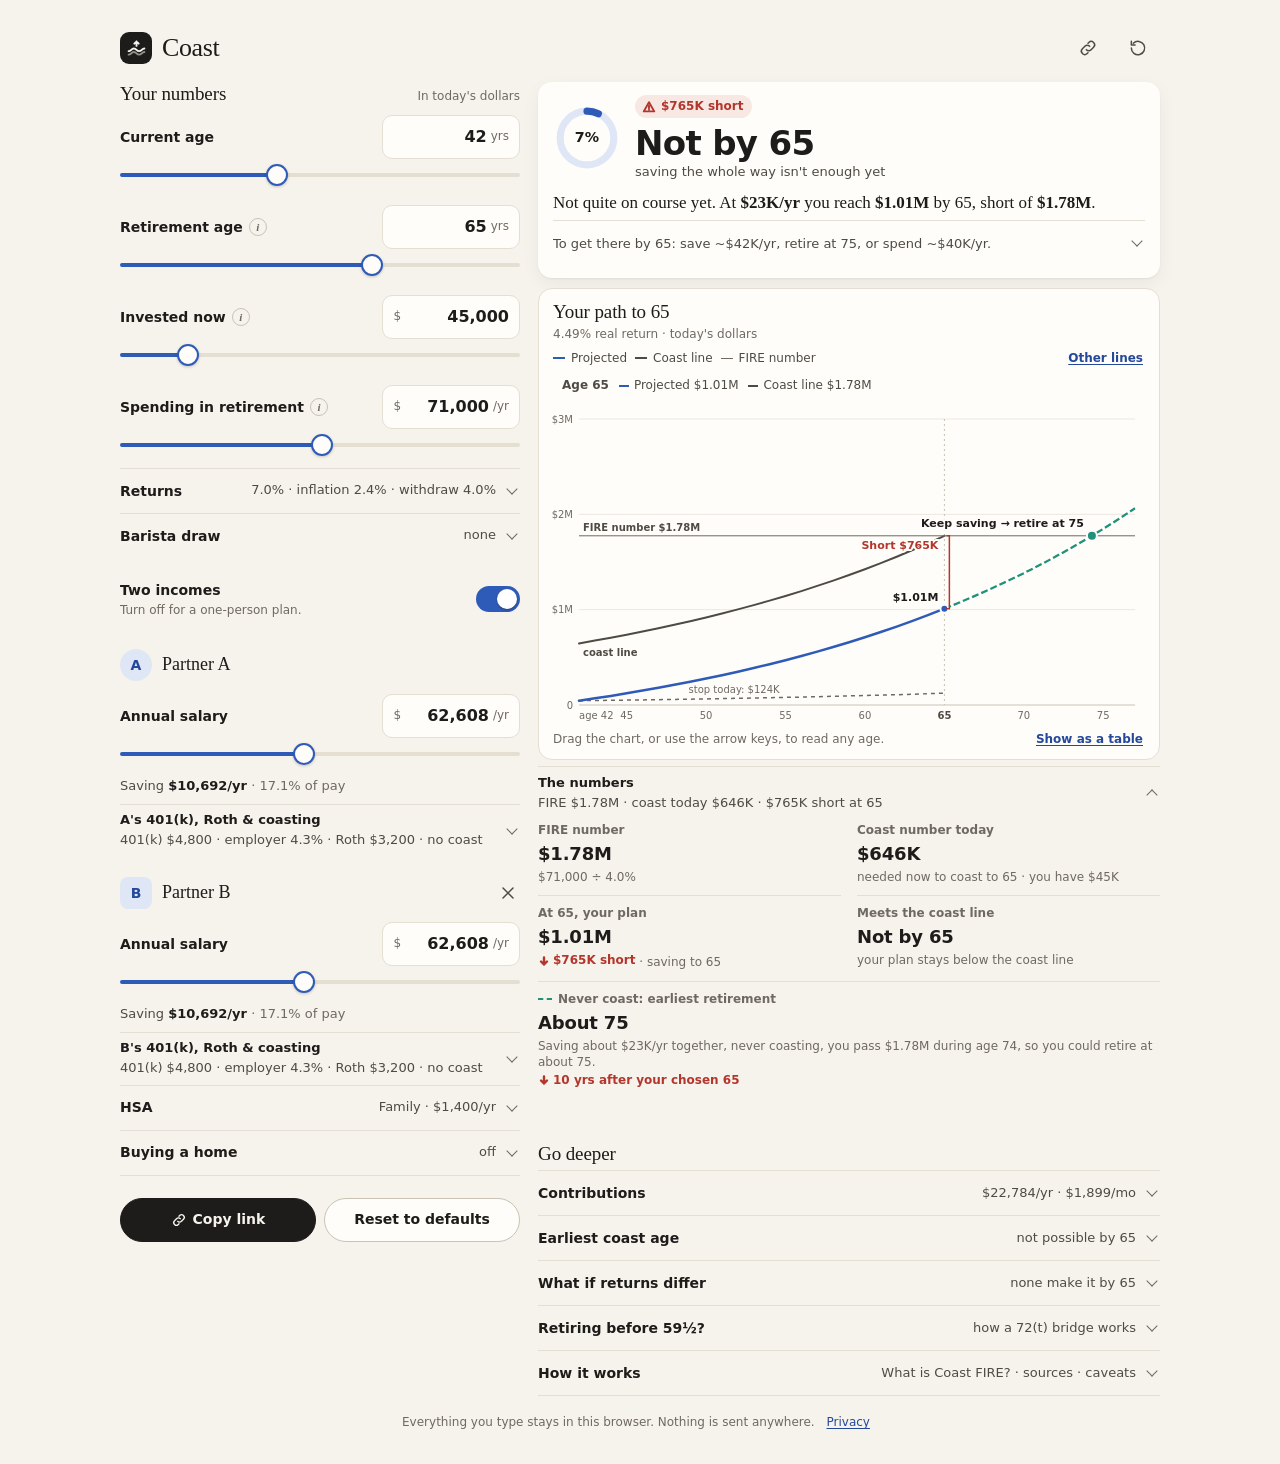
==== commit 244a16d8: "Rent vs buy: collapsible house section with chart line, breakevens and cited defaults Co-Authored-By" ====
--- a/index.html
+++ b/index.html
@@ -75,6 +75,7 @@
         <li><i class="key k-keep"></i><span id="keep-key">Keep saving, never coast</span></li>
         <li><i class="key k-stop"></i><span id="stop-key">If you stop today</span></li>
         <li><i class="key k-zone"></i><span id="zone-key">Could coast</span></li>
+        <li id="buy-key-li" hidden><i class="key k-buy"></i><span id="buy-key">Buy a home (portfolio, not the house)</span></li>
       </ul>
       <div class="readout" id="readout" aria-live="polite"></div>
       <div class="chart" id="chart">
@@ -136,6 +137,60 @@
             <button type="button" id="seg-self" aria-pressed="false">Self-only<small>$4,400 each</small></button>
           </div>
           <div id="hsa-fields"></div>
+        </div>
+      </details>
+    </section>
+
+    <section class="group house-g" aria-label="Buying a home">
+      <details class="dis" id="d-house">
+        <summary class="sum"><span class="sum-t">Buying a home</span><span class="sum-v" id="sv-house"></span></summary>
+        <div class="dis-body">
+          <div class="toggle-row inline-toggle">
+            <div class="grow"><span class="tlabel" id="house-l">Compare buying a home</span><p class="fine" id="house-hint">Off: nothing on the page changes.</p></div>
+            <button type="button" class="switch" id="sw-house" role="switch" aria-checked="false" aria-labelledby="house-l" aria-describedby="house-hint"><i></i></button>
+          </div>
+          <div id="house-on" hidden>
+            <div id="house-out"></div>
+            <details class="dis sub" id="d-house-how" hidden>
+              <summary class="sum"><span class="sum-t">How this is worked out</span><span class="sum-v" id="sv-house-how"></span></summary>
+              <div class="dis-body" id="house-how"></div>
+            </details>
+            <h3 class="mini-title house-in-t">The home</h3>
+            <div id="house-fields"></div>
+            <div class="seg" role="group" aria-label="Down payment comes from">
+              <button type="button" id="seg-down-inv" aria-pressed="true">Invested assets<small>leaves the portfolio</small></button>
+              <button type="button" id="seg-down-cash" aria-pressed="false">Separate cash<small>portfolio untouched</small></button>
+            </div>
+            <p class="fine house-seg-note" id="down-hint"></p>
+            <div id="house-rate-fields"></div>
+            <div class="seg" role="group" aria-label="Mortgage term">
+              <button type="button" id="seg-term-15" aria-pressed="false">15 years</button>
+              <button type="button" id="seg-term-30" aria-pressed="true">30 years</button>
+            </div>
+            <div id="house-rent-fields"></div>
+            <details class="dis sub" id="d-house-costs">
+              <summary class="sum"><span class="sum-t">Costs and growth</span><span class="sum-v" id="sv-house-costs"></span></summary>
+              <div class="dis-body" id="house-cost-fields"></div>
+            </details>
+            <details class="dis sub" id="d-house-be">
+              <summary class="sum"><span class="sum-t">Breakeven</span><span class="sum-v" id="sv-house-be"></span></summary>
+              <div class="dis-body" id="house-be"></div>
+            </details>
+            <details class="dis sub" id="d-house-cav">
+              <summary class="sum"><span class="sum-t">Caveats</span><span class="sum-v">not advice · taxes · selling</span></summary>
+              <div class="dis-body">
+                <ul class="caveats">
+                  <li>Not financial advice: a model with stated assumptions. Rates, prices and rents vary hugely by place.</li>
+                  <li>Mortgage-interest and property-tax deductions aren't modeled (most households take the standard deduction); nor capital-gains tax on a sale, moving, refinancing or extra payments.</li>
+                  <li>Selling costs count only in the net-worth line. A home is hard to sell quickly or in pieces, and its equity can't pay for groceries in retirement without selling or borrowing against it, so it is never counted toward your FIRE number.</li>
+                  <li>When owning costs more than you save, the extra is assumed to come out of your pay, not your portfolio.</li>
+                  <li>The median home and the median asking rent are different kinds of housing (rented homes are usually smaller), so enter the rent for a home like the one you'd buy.</li>
+                  <li>Both FIRE numbers hold housing costs where they are at retirement: rent growth and home price growth after that aren't included, so with either above 0% both numbers are a little low, and not by the same amount.</li>
+                  <li>Repairs come in lumps, not 1% a year. Taking a down payment from a 401(k) or IRA before 59½ usually costs tax and a penalty; not modeled.</li>
+                </ul>
+              </div>
+            </details>
+          </div>
         </div>
       </details>
     </section>
@@ -253,6 +308,7 @@
               <li><strong>Inflation 2.4%:</strong> the Social Security Trustees' long-run intermediate CPI assumption (<a href="https://www.ssa.gov/OACT/TR/2023/V_B_econ.html" rel="noopener">SSA</a>).</li>
               <li><strong>Return 7%, withdrawal 4%, retirement at 65:</strong> common planning figures (WalletBurst's default return, the Trinity study, Medicare age).</li>
               <li><strong>Bridge and coast age:</strong> pre-tax share 90%, since Roth money is only about 7% of US IRA and workplace-plan assets (<a href="https://q3adv.com/tax-free-retirement-gap-report/" rel="noopener">Q3 Advisors, from ICI data</a>), rounded down to leave room for the HSA and taxable money; 72(t) share 50% (an even split); 72(t) rate 5% (the floor of the maximum IRS Notice 2022-6 allows); coast age 55 (a placeholder midpoint, used only when you switch it on).</li>
+              <li><strong>Buying a home (off until you switch it on):</strong> price $418,000, the September 2026 median existing-home price of $417,500 rounded (<a href="https://www.nar.realtor/newsroom/existing-home-sales-fell-2-0-in-september" rel="noopener">NAR</a>); mortgage 7.4%, Freddie Mac's 30-year average in mid-October 2026 (<a href="https://fred.stlouisfed.org/series/MORTGAGE30US" rel="noopener">FRED</a>); 10% down, the median for first-time buyers (NAR 2025 Profile of Home Buyers and Sellers); rent $1,530/mo, the Q2 2026 median asking rent of $1,531 (<a href="https://www.census.gov/housing/hvs/files/qtr226/Q226press.pdf" rel="noopener">Census</a>); property tax 0.9%, the 2025 effective rate (<a href="https://www.attomdata.com/news/market-trends/home-sales-prices/2025-annual-tax-report" rel="noopener">ATTOM</a>); insurance $1,600/yr, the NAIC 2022 average of $1,569 rounded (<a href="https://www.iii.org/fact-statistic/facts-statistics-homeowners-and-renters-insurance" rel="noopener">Insurance Information Institute</a>); maintenance 1%, the low end of Fannie Mae's 1–4% (<a href="https://yourhome.fanniemae.com/own/how-build-your-maintenance-and-repair-budget" rel="noopener">Fannie Mae</a>); PMI 0.6%, the middle of Freddie Mac's $30–$70 a month per $100,000 (<a href="https://myhome.freddiemac.com/buying/breaking-down-pmi" rel="noopener">Freddie Mac</a>); closing 3% and selling 6% (<a href="https://www.chase.com/personal/mortgage/education/financing-a-home/how-much-are-closing-costs" rel="noopener">Chase</a>, agent commissions about 5–6%); home prices 0.5%/yr above inflation, between Shiller's long-run estimates; rent growth 0% above inflation (<a href="https://www.nber.org/papers/w35124" rel="noopener">NBER w35124</a>).</li>
               <li><strong>2026 limits:</strong> 401(k) $24,500, IRA $7,500 (<a href="https://www.irs.gov/newsroom/401k-limit-increases-to-24500-for-2026-ira-limit-increases-to-7500" rel="noopener">IRS</a>); HSA $4,400 self-only, $8,750 family (Rev. Proc. 2025-19).</li>
             </ul>
             <p>With these typical numbers the household does <em>not</em> reach its FIRE number by 65. That's a realistic starting point, not a mistake.</p>
--- a/style.css
+++ b/style.css
@@ -187,6 +187,7 @@
 .k-coast { border-color: var(--ink-2); }
 .k-stop { border-top: 2px dashed var(--muted); }
 .k-keep { border-top: 2.5px dashed var(--keep); }
+.k-buy { border-top: 2.25px solid var(--c4); }
 .kpi-wide { grid-column: 1 / -1; }
 .kpi dt .key { width: 14px; margin-right: 6px; vertical-align: middle; }
 .readout .past { font-weight: 500; color: var(--muted); }
@@ -230,6 +231,13 @@
 .l-stop { fill: none; stroke: var(--muted); stroke-width: 1.5; stroke-dasharray: 4 4; }
 .l-keep { fill: none; stroke: var(--keep); stroke-width: 2.25; stroke-dasharray: 7 3; stroke-linejoin: round; }
 .dot-keep { fill: var(--keep); stroke: var(--surface); stroke-width: 2; }
+/* Buying a home: solid --c4 (the validated HSA step), a square at the purchase, the buyer's FIRE tick. */
+.l-buy { fill: none; stroke: var(--c4); stroke-width: 2.25; stroke-linejoin: round; stroke-linecap: round; }
+.buy-mark { fill: var(--c4); stroke: var(--surface); stroke-width: 2; paint-order: stroke; }
+.buy-leader { stroke: var(--c4); stroke-width: 1; }
+.dot-buy { fill: var(--c4); stroke: var(--surface); stroke-width: 2; }
+.fire-own { stroke: var(--c4); stroke-width: 1.5; }
+.buy-t { fill: var(--ink); }
 .ret-line { stroke: var(--base); stroke-width: 1; stroke-dasharray: 2 3; }
 .tick-ret { font-weight: 700; fill: var(--ink-2); }
 .dot-proj { fill: var(--accent); stroke: var(--surface); stroke-width: 2; }
@@ -446,6 +454,37 @@
 .coast-sub { padding-left: 12px; border-left: 2px solid var(--accent-soft); margin-bottom: 4px; }
 .hsa-note { margin-bottom: 8px; }
 
+/* ===== Buying a home (SPEC 11): one more row after the HSA, off by default ===== */
+.group.house-g { margin-top: 0; }
+.house-g > details.dis { border-bottom: 1px solid var(--line); }
+.house-verdict { font: 400 16px/1.4 var(--serif); color: var(--ink); margin: 2px 0 8px; }
+.house-verdict.muted { font: 400 14px/1.4 var(--sans); color: var(--ink-2); }
+.house-verdict b { font-weight: 700; }
+.house-afford { display: flex; align-items: center; flex-wrap: wrap; gap: 6px 10px; font-size: 13px; color: var(--ink-2); margin: 0 0 8px; }
+/* Renting | Buying: a plain list with hairlines; status as icon + word. */
+table.hcmp { width: 100%; border-collapse: collapse; table-layout: fixed; font-variant-numeric: tabular-nums; margin: 4px 0 6px; }
+table.hcmp thead th, table.hcmp thead td { font-size: 12px; font-weight: 600; color: var(--muted); text-align: left; padding: 0 6px 4px 0; }
+table.hcmp tbody th { width: 38%; font-size: 12px; font-weight: 600; color: var(--muted); text-align: left; padding: 8px 8px 8px 0; line-height: 1.3; }
+table.hcmp td { font-size: 15px; font-weight: 700; padding: 8px 6px 8px 0; vertical-align: top; overflow-wrap: anywhere; }
+table.hcmp tbody th, table.hcmp tbody td { border-top: 1px solid var(--line); vertical-align: top; }
+table.hcmp td small { display: block; margin-top: 2px; font-size: 12px; font-weight: 400; color: var(--muted); line-height: 1.3; }
+table.hcmp .delta { font-size: 12px; }
+.delta.same { color: var(--ink-2); }
+table.hcmp tbody th small { display: block; margin-top: 2px; font-size: 11px; font-weight: 400; color: var(--muted); }
+.house-below { margin: 0 0 6px; line-height: 1.4; }
+.field.na input, .field.na .lab, .field.na .unit { opacity: .55; }
+.narrow-only { display: none; }
+@media (max-width: 480px) {
+  #path-table table.with-buy th:nth-child(5), #path-table table.with-buy td:nth-child(5) { display: none; }
+  #path-table table.with-buy th, #path-table table.with-buy td { padding-left: 2px; padding-right: 2px; }
+  .narrow-only { display: inline; }
+}
+.house-notes p { font-size: 12.5px; line-height: 1.45; color: var(--ink-2); margin-top: 6px; }
+.house-in-t { margin: 16px 0 0; }
+.house-seg-note { margin: 2px 0 6px; line-height: 1.4; }
+.house-be-p { font-size: 14px; color: var(--ink-2); margin-bottom: 8px; }
+.house-be-p b { color: var(--ink); }
+
 /* ===== Collapsed rows (native <details>) =====
    One line: title left, live value right, chevron. Fixed height, so a value changing while a
    slider moves never changes the row. */
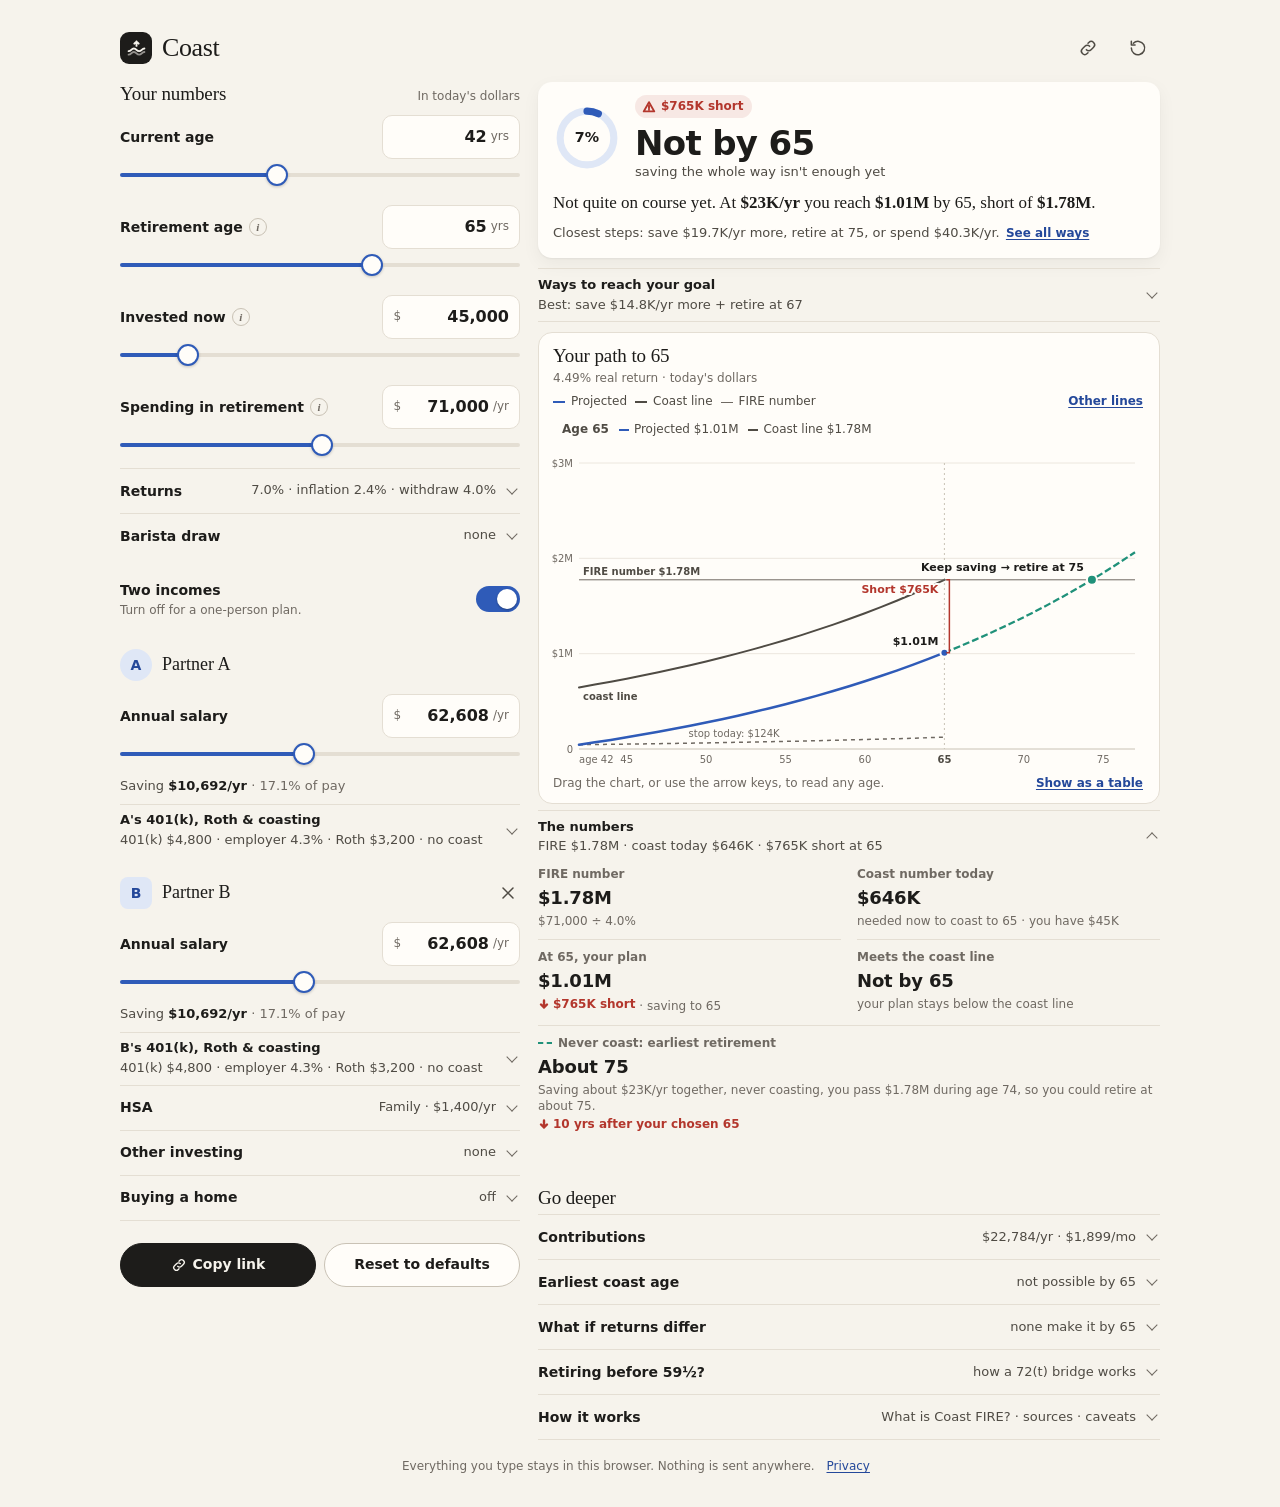
==== commit b65315a8: "Suggestions: goal picker and ranked, one-tap ways to reach the goal Co-Authored-By: Claude Opus 5.5 " ====
--- a/index.html
+++ b/index.html
@@ -53,13 +53,38 @@
         </div>
       </div>
       <blockquote class="pull"><p id="headline" aria-live="polite"></p></blockquote>
-      <details class="dis nudge-d" id="d-nudge" hidden>
-        <summary class="sum"><span class="sum-n" id="nudge-line" aria-hidden="true"></span><span class="visually-hidden" id="nudge-sr"></span></summary>
-        <div class="dis-body"><div class="nudge" id="nudge" hidden></div></div>
-      </details>
+      <p class="sug-line" id="suggest-line" hidden><span id="suggest-text" aria-hidden="true"></span><span class="visually-hidden" id="suggest-sr"></span> <button type="button" class="linkish" id="suggest-go" aria-controls="d-suggest">See all ways</button></p>
       <p class="br-hero" id="br-hero" hidden><span class="chip" id="br-hero-chip"></span><button type="button" class="linkish" id="br-hero-go" aria-controls="d-bridge">before 59½: see the bridge</button></p>
       <p id="warn" class="warn" hidden></p>
     </section>
+
+    <details class="dis sug-d" id="d-suggest">
+      <summary class="sum stack"><span class="sum-t" id="sug-t">Ways to reach your goal</span><span class="sum-v" id="sug-sum"></span></summary>
+      <div class="dis-body sug-body">
+        <h3 class="mini-title" id="goal-h">Your goal</h3>
+        <div class="seg seg3" role="group" aria-labelledby="goal-h">
+          <button type="button" id="goal-retire" aria-pressed="false">Retire<small id="goal-retire-s">by 65</small></button>
+          <button type="button" id="goal-coast" aria-pressed="false">Coast<small id="goal-coast-s">by an age</small></button>
+          <button type="button" id="goal-early" aria-pressed="false">Retire early<small>as soon as possible</small></button>
+        </div>
+        <p class="fine goal-note" id="goal-note"></p>
+        <div id="goal-fields"></div>
+        <div class="goal-chips" id="goal-chips" role="group" aria-label="Aim for financial independence sooner" hidden>
+          <button type="button" class="btn ghost sm" data-sooner="1">1 yr sooner</button>
+          <button type="button" class="btn ghost sm" data-sooner="3">3 yrs sooner</button>
+          <button type="button" class="btn ghost sm" data-sooner="5">5 yrs sooner</button>
+        </div>
+        <p class="fine sug-scn" id="sug-scn" hidden></p>
+        <p class="sug-status" id="sug-status" tabindex="-1"></p>
+        <div class="meter" id="sug-meter" role="img" aria-label=""><i class="meter-fill" id="sug-fill"></i><b class="meter-mark" id="sug-mark"></b></div>
+        <p class="fine sug-prog" id="sug-prog" aria-hidden="true"></p>
+        <p class="fine sug-cushion" id="sug-cushion" hidden>Each of these lands right on your number, with no cushion.</p>
+        <ol class="sug-list" id="sug-list"></ol>
+        <p class="fine sug-rej" id="sug-rejected" hidden></p>
+        <p class="fine sug-sens" id="sug-sens" hidden></p>
+        <p class="fine sug-dis" id="sug-dis"></p>
+      </div>
+    </details>
 
     <section class="card chart-card" aria-labelledby="chart-title">
       <div class="card-head"><div class="grow"><h2 id="chart-title">Your path to 65</h2><p class="fine" id="chart-sub"></p></div></div>
@@ -138,6 +163,10 @@
           </div>
           <div id="hsa-fields"></div>
         </div>
+      </details>
+      <details class="dis" id="d-tax">
+        <summary class="sum"><span class="sum-t">Other investing</span><span class="sum-v" id="sv-tax"></span></summary>
+        <div class="dis-body"><div id="tax-fields"></div></div>
       </details>
     </section>
 
@@ -211,7 +240,7 @@
           <h3 id="ct-title" class="mini-title">Total going in each year</h3>
           <div class="total"><b id="ct-total"></b><span class="fine" id="ct-sub"></span></div>
           <ul class="legend" aria-hidden="true">
-            <li><i class="sq c1"></i>401(k)</li><li><i class="sq c2"></i>Employer</li><li><i class="sq c3"></i>Roth IRA</li><li><i class="sq c4"></i>HSA</li>
+            <li><i class="sq c1"></i>401(k)</li><li><i class="sq c2"></i>Employer</li><li><i class="sq c3"></i>Roth IRA</li><li><i class="sq c4"></i>HSA</li><li id="lg-tax" hidden><i class="sq c5"></i>Taxable</li>
           </ul>
           <svg class="bars" id="bars-svg" role="img" aria-label="Contributions by partner"></svg>
           <p class="hint keep" id="ct-after"></p>
--- a/style.css
+++ b/style.css
@@ -154,11 +154,10 @@
 .pull { margin: 10px 0 0; padding: 0; }
 .pull p { font: 400 17px/1.4 var(--serif); color: var(--ink); }
 .pull strong { font-weight: 700; }
-.nudge-d { margin-top: 6px; }
-.nudge { font-size: 13px; color: var(--ink-2); }
-.nudge b { color: var(--ink); }
-.nudge ul { margin: 4px 0 0; padding-left: 18px; }
-.nudge li { margin: 2px 0; }
+/* The one off-track line from the suggestions engine, with a link to all of them. */
+.sug-line { margin: 8px 0 0; font-size: 13px; line-height: 1.4; color: var(--ink-2); }
+.hero-scn { color: var(--muted); font-weight: 400; }
+.sug-line .linkish { min-height: 44px; margin: -11px 0; display: inline-flex; align-items: center; vertical-align: middle; }
 /* The numbers, when opened: a plain two-column list with hairlines; colour only on the deltas. */
 .kpi-d { margin-top: 6px; }
 .kpis { display: grid; grid-template-columns: 1fr 1fr; gap: 0 16px; margin: 0; }
@@ -198,7 +197,7 @@
 .k-fire::after { content: ""; position: absolute; left: 0; right: 0; top: -4px; border-top: 0; }
 .k-zone { height: 10px; border: 1px solid var(--accent-soft); background: var(--accent-wash); border-radius: 2px; }
 .sq { width: 10px; height: 10px; border-radius: 3px; display: inline-block; flex: none; }
-.sq.c1 { background: var(--c1); } .sq.c2 { background: var(--c2); } .sq.c3 { background: var(--c3); } .sq.c4 { background: var(--c4); }
+.sq.c1 { background: var(--c1); } .sq.c2 { background: var(--c2); } .sq.c3 { background: var(--c3); } .sq.c4 { background: var(--c4); } .sq.c5 { background: var(--tax); }
 .sq.b72 { background: var(--c1); } .sq.btax { background: var(--tax); } .sq.bbasis { background: var(--c3); } .sq.bladder { background: var(--ladder); }
 .sq.bgap { background: repeating-linear-gradient(135deg, var(--bad-fill) 0 1.5px, var(--bad-wash) 1.5px 4px); outline: 1px solid var(--bad-fill); outline-offset: -1px; }
 .readout {
@@ -270,7 +269,7 @@
 svg.bars, svg.spark, svg.bridge-svg { display: block; width: 100%; height: auto; overflow: visible; }
 .lab { font-size: 11px; fill: var(--ink-2); font-weight: 600; }
 .val { font-size: 11px; fill: var(--ink); font-weight: 700; font-variant-numeric: tabular-nums; }
-.c1 { fill: var(--c1); } .c2 { fill: var(--c2); } .c3 { fill: var(--c3); } .c4 { fill: var(--c4); }
+.c1 { fill: var(--c1); } .c2 { fill: var(--c2); } .c3 { fill: var(--c3); } .c4 { fill: var(--c4); } .c5 { fill: var(--tax); }
 .b72 { fill: var(--c1); } .btax { fill: var(--tax); } .bbasis { fill: var(--c3); } .bladder { fill: var(--ladder); }
 .bgap { fill: url(#gaphatch); }
 .gap-bg { fill: var(--bad-wash); } .gap-line { stroke: var(--bad-fill); stroke-width: 1.6; }
@@ -394,7 +393,7 @@
 .field.show-hint .range { display: flex; }
 @supports selector(:has(a)) {
   .field:has(.box input:focus) .hint { display: block; }
-  .field:has(.box input:focus) .range, .field:has(input[type="range"]:focus-visible) .range { display: flex; }
+  .field:has(.box input:focus) .range, .field:not(.sliding):has(input[type="range"]:focus-visible) .range { display: flex; }
 }
 @supports not selector(:has(a)) {
   .field:focus-within .hint { display: block; }
@@ -407,6 +406,7 @@
   border-radius: 1px; pointer-events: none;
 }
 input[type="range"] {
+  --thumb: 22px; /* read by ui.js guardSlider to find the thumb */
   position: relative; z-index: 1; /* the thumb covers the limit tick when it sits on the limit */
   width: 100%; margin: 0; height: 32px; background: none; -webkit-appearance: none; appearance: none; touch-action: pan-y; display: block;
 }
@@ -415,12 +415,30 @@
   background: linear-gradient(to right, var(--accent) var(--fill, 50%), var(--line) var(--fill, 50%));
 }
 input[type="range"]::-webkit-slider-thumb {
-  -webkit-appearance: none; box-sizing: border-box; width: 22px; height: 22px; margin-top: -9px; border-radius: 50%;
+  -webkit-appearance: none; box-sizing: border-box; width: var(--thumb); height: var(--thumb); margin-top: calc((4px - var(--thumb)) / 2); border-radius: 50%;
   background: var(--surface); border: 2px solid var(--accent); box-shadow: 0 1px 3px rgba(0, 0, 0, .2);
+  transition: box-shadow .12s ease, background-color .12s ease, transform .12s ease;
 }
 input[type="range"]::-moz-range-track { height: 4px; border-radius: 2px; background: var(--line); }
 input[type="range"]::-moz-range-progress { height: 4px; border-radius: 2px; background: var(--accent); }
-input[type="range"]::-moz-range-thumb { box-sizing: border-box; width: 22px; height: 22px; border-radius: 50%; background: var(--surface); border: 2px solid var(--accent); }
+input[type="range"]::-moz-range-thumb { box-sizing: border-box; width: var(--thumb); height: var(--thumb); border-radius: 50%; background: var(--surface); border: 2px solid var(--accent); transition: box-shadow .12s ease, background-color .12s ease, transform .12s ease; }
+/* Touch screens (<html class="touch-guard">, set by app.js on any coarse pointer): the
+   wrapper takes the touches (ui.js guardSlider), so a tap on the track or a vertical swipe
+   never moves a value. 44px-tall rows, a larger thumb (48px grab width in JS), slim track.
+   The wrapper overhangs the input by 8px each side (into the page/card padding), so the grab
+   area stays 45px+ with the thumb at either end. While dragging the thumb shows a halo and the
+   number box is tinted (no focus ring: focus is on the slider). */
+.touch-guard .field { padding: 10px 0; }
+.touch-guard .slider { margin: 0 -8px; padding: 0 8px; touch-action: pan-y; -webkit-user-select: none; user-select: none; -webkit-touch-callout: none; -webkit-tap-highlight-color: transparent; }
+.touch-guard input[type="range"] { --thumb: 26px; height: 44px; pointer-events: none; }
+.touch-guard .slider .limit-tick { right: 20px; } /* under the larger thumb's center at the end (8px overhang + 12px) */
+.touch-guard .slider.dragging input[type="range"]::-webkit-slider-thumb { background: var(--accent-soft); box-shadow: 0 0 0 10px var(--focus); transform: scale(1.15); }
+.touch-guard .slider.dragging input[type="range"]::-moz-range-thumb { background: var(--accent-soft); box-shadow: 0 0 0 10px var(--focus); transform: scale(1.15); }
+.field.sliding:not(.invalid) .box { border-color: var(--accent); background: var(--accent-wash); box-shadow: none; }
+@media (prefers-reduced-motion: reduce) {
+  input[type="range"]::-webkit-slider-thumb { transition: none; }
+  input[type="range"]::-moz-range-thumb { transition: none; }
+}
 input[type="range"]:focus-visible { outline: 2px solid var(--accent); outline-offset: 2px; border-radius: 4px; }
 .range { display: flex; justify-content: space-between; font-size: 10px; color: var(--muted); margin-top: -4px; font-variant-numeric: tabular-nums; }
 .range .lim { color: var(--ink-2); font-weight: 600; }
@@ -526,6 +544,57 @@
 .br-hero .linkish { min-height: 44px; margin: -11px 0; display: inline-flex; align-items: center; }
 .br-peek { display: flex; align-items: center; flex-wrap: wrap; gap: 4px 8px; padding: 12px 0 0; font-size: 13px; color: var(--ink-2); font-variant-numeric: tabular-nums; }
 
+/* ===== Suggestions: "Ways to reach your goal" (SPEC 12) =====
+   A collapsed row under the answer card; inside, the goal, a progress bar and ranked cards.
+   Cards are flat (no shadow); the first has a hairline accent on its left edge. */
+.sug-d { margin-top: 10px; border-bottom: 1px solid var(--line); }
+.sug-body { padding-top: 4px; }
+.sug-body > .mini-title { margin: 2px 0 6px; }
+.seg.seg3 { grid-template-columns: repeat(3, minmax(0, 1fr)); }
+.seg.seg3 button { padding-left: 4px; padding-right: 4px; }
+.goal-note { margin: 2px 0 6px; }
+.goal-note:empty { display: none; }
+#goal-fields > .field.first { padding-top: 0; }
+.goal-chips { display: flex; flex-wrap: wrap; gap: 6px; margin: 4px 0 6px; }
+.sug-scn { margin-top: 8px; color: var(--ink-2); }
+.sug-status { margin-top: 10px; font-size: 14px; color: var(--ink); line-height: 1.4; }
+.sug-status:focus { outline: none; }
+.meter { position: relative; height: 8px; margin: 8px 0 0; border-radius: 999px; background: var(--accent-soft); }
+.meter-fill { position: absolute; left: 0; top: 0; bottom: 0; border-radius: 999px; background: var(--accent); transition: width .25s ease-out; }
+.meter.met .meter-fill { background: var(--good); }
+.meter-mark { position: absolute; top: -4px; bottom: -4px; width: 2px; margin-left: -1px; background: var(--ink); border-radius: 1px; }
+.sug-prog { margin-top: 4px; font-variant-numeric: tabular-nums; }
+.sug-list { list-style: none; margin: 10px 0 0; padding: 0; display: grid; gap: 10px; }
+.sug-card { background: var(--surface); border: 1px solid var(--line); border-radius: 12px; padding: 12px 14px; min-width: 0; }
+.sug-card.lead { border-left-color: var(--accent); box-shadow: inset 2px 0 0 var(--accent); }
+.sug-kicker { font-size: 11px; font-weight: 650; letter-spacing: .04em; text-transform: uppercase; color: var(--muted); }
+.sug-card.lead .sug-kicker { color: var(--accent-ink); }
+.sug-title { margin: 2px 0 0; font: 650 16px/1.3 var(--sans); color: var(--ink); overflow-wrap: anywhere; }
+.sug-detail { margin-top: 2px; font-size: 13px; color: var(--ink-2); font-variant-numeric: tabular-nums; }
+.sug-dl { margin: 8px 0 0; }
+.sug-dl dt { font-size: 11px; font-weight: 650; color: var(--muted); margin-top: 6px; }
+.sug-dl dd { margin: 2px 0 0; font-size: 13px; color: var(--ink-2); min-width: 0; font-variant-numeric: tabular-nums; }
+.sug-split { margin: 0; padding-left: 16px; }
+.sug-split li { margin: 1px 0; overflow-wrap: anywhere; }
+.sug-effect { display: inline-flex; align-items: flex-start; gap: 4px; color: var(--ink); font-weight: 600; }
+.sug-effect svg { width: 12px; height: 12px; flex: none; margin-top: 3px; fill: none; stroke: var(--good); stroke-width: 2.4; stroke-linecap: round; stroke-linejoin: round; }
+.sug-chips { display: flex; flex-wrap: wrap; align-items: center; gap: 4px 6px; }
+.chip.neutral { color: var(--ink-2); background: var(--surface-2); box-shadow: inset 0 0 0 1px var(--line); padding-left: 9px; }
+.size-pill { display: inline-flex; align-items: center; font-size: 12px; font-weight: 650; color: var(--ink); padding: 2px 9px; border-radius: 999px; border: 1px solid var(--base); }
+.sug-card > .fine { margin-top: 6px; }
+.sug-more { margin-top: 2px; }
+.sug-more > summary { cursor: pointer; font-size: 12px; font-weight: 600; color: var(--accent-ink); min-height: 32px; display: flex; align-items: center; list-style: none; }
+.sug-more > summary::-webkit-details-marker { display: none; }
+.sug-more > summary::after { content: "+"; margin-left: 6px; font-weight: 700; }
+.sug-more[open] > summary::after { content: "−"; }
+.sug-card > .sug-more > .fine { margin: 0 0 4px; }
+.sug-apply { margin-top: 10px; width: 100%; }
+.sug-empty { font-size: 13px; color: var(--ink-2); padding: 4px 0; }
+.sug-rej, .sug-sens { margin-top: 10px; line-height: 1.45; }
+.sug-cushion { margin: 12px 0 0; }
+.sug-dis { margin-top: 10px; padding-top: 8px; border-top: 1px solid var(--line); line-height: 1.45; }
+@media (prefers-reduced-motion: reduce) { .meter-fill { transition: none; } }
+
 /* ===== Bridge ===== */
 .mini { display: grid; grid-template-columns: 1fr 1fr; gap: 8px; margin: 12px 0 4px; }
 .mini .kpi dd:not(.kpi-note) { font-size: 17px; }
@@ -604,6 +673,10 @@
   .chart { height: 320px; }
   .peek { display: none !important; }
   .hero-num b { font-size: 56px; }
+  .sug-dl { display: grid; grid-template-columns: 84px minmax(0, 1fr); gap: 6px 12px; }
+  .sug-dl dt, .sug-dl dd { margin: 0; }
+  .sug-dl dt { padding-top: 1px; }
+  .sug-apply { width: auto; }
 }
 
 /* ===== Privacy page ===== */
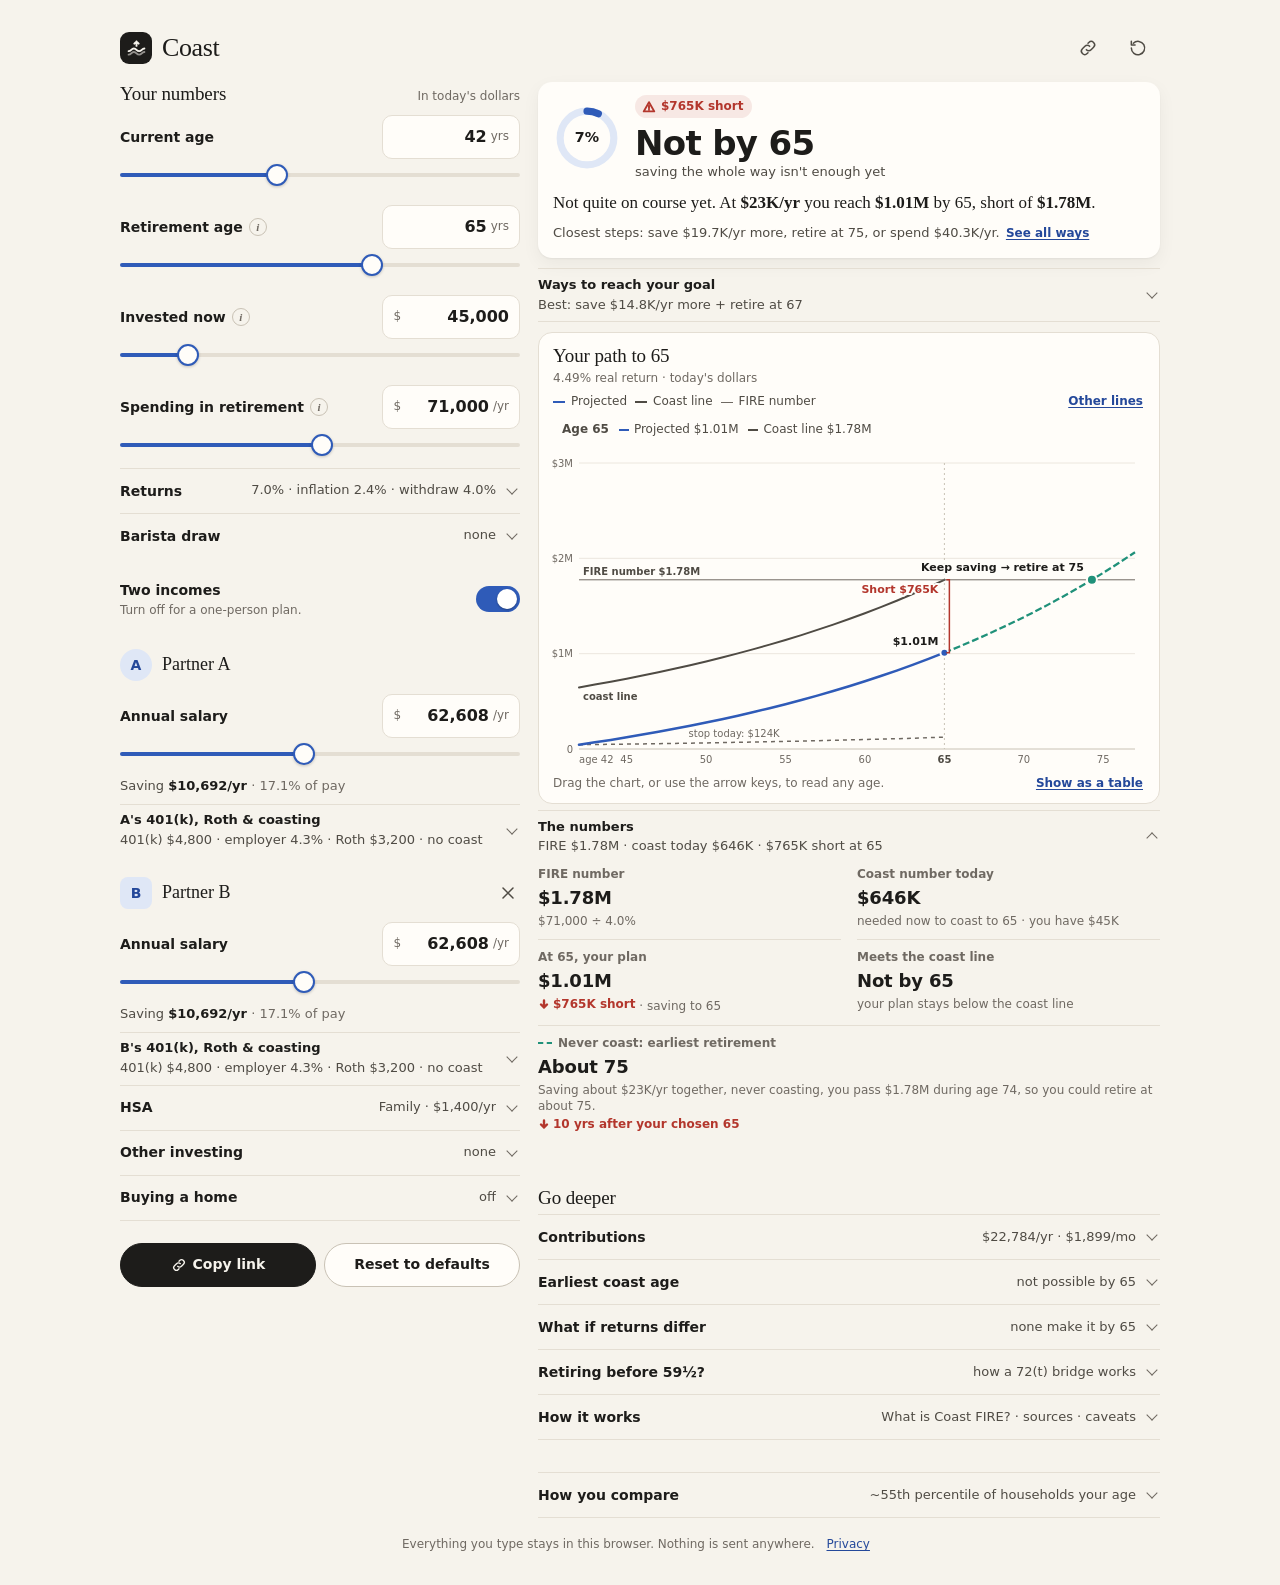
==== commit 09940a36: "How you compare: 7 benchmark comparisons from SCF 2025, Census, Vanguard, Fidelity, BLS, EBRI Co-Aut" ====
--- a/index.html
+++ b/index.html
@@ -354,12 +354,54 @@
   </div>
 </main>
 
+<!-- ===== How you compare (SPEC 13): published US benchmarks, at the bottom ===== -->
+<section class="compare-g" id="compare-g" aria-label="How you compare">
+  <details class="dis" id="d-compare">
+    <summary class="sum"><span class="sum-t">How you compare</span><span class="sum-v" id="sv-compare"></span></summary>
+    <div class="dis-body">
+      <p class="fine cmp-intro">Your numbers next to published US surveys of people your age. Worked out on this device; nothing is sent.</p>
+      <div class="cmp-list">
+      <details class="dis sub" id="d-cmp-assets">
+        <summary class="sum"><span class="sum-t">Invested assets</span><span class="sum-v" id="cv-assets"></span></summary>
+        <div class="dis-body cmp" id="cb-assets"></div>
+      </details>
+      <details class="dis sub" id="d-cmp-retire">
+        <summary class="sum"><span class="sum-t">Retirement accounts</span><span class="sum-v" id="cv-retire"></span></summary>
+        <div class="dis-body cmp" id="cb-retire"></div>
+      </details>
+      <details class="dis sub" id="d-cmp-saving">
+        <summary class="sum"><span class="sum-t">Saving rate</span><span class="sum-v" id="cv-saving"></span></summary>
+        <div class="dis-body cmp" id="cb-saving"></div>
+      </details>
+      <details class="dis sub" id="d-cmp-income">
+        <summary class="sum"><span class="sum-t">Household income</span><span class="sum-v" id="cv-income"></span></summary>
+        <div class="dis-body cmp" id="cb-income"></div>
+      </details>
+      <details class="dis sub" id="d-cmp-multiple">
+        <summary class="sum"><span class="sum-t">Savings vs. pay</span><span class="sum-v" id="cv-multiple"></span></summary>
+        <div class="dis-body cmp" id="cb-multiple"></div>
+      </details>
+      <details class="dis sub" id="d-cmp-retage">
+        <summary class="sum"><span class="sum-t">Retirement age</span><span class="sum-v" id="cv-retage"></span></summary>
+        <div class="dis-body cmp" id="cb-retage"></div>
+      </details>
+      <details class="dis sub" id="d-cmp-spend">
+        <summary class="sum"><span class="sum-t">Retirement spending</span><span class="sum-v" id="cv-spend"></span></summary>
+        <div class="dis-body cmp" id="cb-spend"></div>
+      </details>
+      </div>
+      <p class="fine cmp-note" id="cmp-note"></p>
+    </div>
+  </details>
+</section>
+
 <p class="foot fine">Everything you type stays in this browser. Nothing is sent anywhere. <a href="privacy.html">Privacy</a></p>
 </div>
 
 <div id="toast" class="toast" role="status" aria-live="polite" hidden></div>
 <button type="button" id="peek" class="peek" hidden aria-label="Jump to the result"></button>
 
+<script src="benchmarks.js"></script>
 <script src="calc.js"></script>
 <script src="ui.js"></script>
 <script src="app.js"></script>
--- a/style.css
+++ b/style.css
@@ -7,7 +7,7 @@
   --ink: #1d1c1a; --ink-2: #4f4b44; --muted: #6f6962;
   --line: #e4ded3; --grid: #ece7de; --base: #c9c2b5;
   --accent: #2f5bb8; --accent-ink: #24489a; --on-accent: #ffffff;
-  --accent-wash: rgba(47, 91, 184, .09); --accent-soft: #dfe7f6; --focus: rgba(47, 91, 184, .35);
+  --accent-wash: rgba(47, 91, 184, .09); --accent-soft: #dfe7f6; --strip: #c8d5ef; --focus: rgba(47, 91, 184, .35);
   --good: #2f7a4a; --good-wash: rgba(47, 122, 74, .11);
   --bad: #b3362c; --bad-fill: #c9483d; --bad-wash: rgba(179, 54, 44, .10);
   --warn: #8a5a00; --warn-wash: rgba(196, 140, 20, .15);
@@ -32,7 +32,7 @@
     --ink: #efebe3; --ink-2: #c4beb3; --muted: #948d82;
     --line: #34312c; --grid: #2a2824; --base: #4a463f;
     --accent: #5f88e0; --accent-ink: #9db8f2; --on-accent: #141311;
-    --accent-wash: rgba(95, 136, 224, .13); --accent-soft: #22304d; --focus: rgba(95, 136, 224, .45);
+    --accent-wash: rgba(95, 136, 224, .13); --accent-soft: #22304d; --strip: #22304d; --focus: rgba(95, 136, 224, .45);
     --good: #6cc28d; --good-wash: rgba(108, 194, 141, .14);
     --bad: #ec8a7c; --bad-fill: #e0705f; --bad-wash: rgba(236, 138, 124, .15);
     --warn: #e3b25a; --warn-wash: rgba(227, 178, 90, .13);
@@ -48,7 +48,7 @@
   --ink: #efebe3; --ink-2: #c4beb3; --muted: #948d82;
   --line: #34312c; --grid: #2a2824; --base: #4a463f;
   --accent: #5f88e0; --accent-ink: #9db8f2; --on-accent: #141311;
-  --accent-wash: rgba(95, 136, 224, .13); --accent-soft: #22304d; --focus: rgba(95, 136, 224, .45);
+  --accent-wash: rgba(95, 136, 224, .13); --accent-soft: #22304d; --strip: #22304d; --focus: rgba(95, 136, 224, .45);
   --good: #6cc28d; --good-wash: rgba(108, 194, 141, .14);
   --bad: #ec8a7c; --bad-fill: #e0705f; --bad-wash: rgba(236, 138, 124, .15);
   --warn: #e3b25a; --warn-wash: rgba(227, 178, 90, .13);
@@ -632,6 +632,32 @@
 .sources { padding-left: 18px; }
 .sources li { margin-bottom: 6px; }
 
+/* ===== How you compare (SPEC 13): one closed row at the bottom; inside, a row per comparison ===== */
+.compare-g { margin-top: 26px; min-width: 0; }
+.compare-g > details.dis { border-bottom: 1px solid var(--line); }
+.cmp-intro { margin: 0 0 6px; }
+.cmp-list > details.dis:last-child { border-bottom: 1px solid var(--line); }
+.cmp { padding-top: 0; }
+.cmp-line { font-size: 14px; line-height: 1.45; color: var(--ink); margin: 0 0 8px; }
+.cmp-viz { display: block; width: 100%; overflow: visible; margin: 2px 0 8px; }
+.cmp-subs { margin: 0; padding-left: 16px; font-size: 13px; line-height: 1.4; color: var(--ink-2); }
+.cmp-subs li { margin-bottom: 5px; }
+.cmp-src { margin-top: 6px; overflow-wrap: anywhere; }
+.cmp-src a { color: var(--muted); }
+.cmp-note { margin-top: 12px; }
+.compare-g .halo { stroke: var(--bg); }
+.compare-g .dot-proj, .compare-g .dot-coast { stroke: var(--bg); }
+.tick.strong { font-weight: 650; fill: var(--ink-2); }
+.strip-out { stroke: var(--base); stroke-width: 1; stroke-dasharray: 2 3; }
+.strip-in { stroke: var(--strip); stroke-width: 8; stroke-linecap: round; }
+.strip-zero { stroke: var(--base); stroke-width: 8; stroke-linecap: round; }
+.strip-tick { stroke: var(--ink-2); stroke-width: 1.25; }
+.dot-open { fill: var(--bg); stroke: var(--accent); stroke-width: 2; }
+.dot-open.guide { stroke: var(--ink-2); stroke-width: 1.5; }
+.bar-you { fill: var(--accent); }
+.bar-ref { fill: var(--tax); }
+.bar-ss { fill: var(--c2); }
+
 /* ===== Toast, bottom bar, footer ===== */
 .toast {
   position: fixed; z-index: 6; left: 50%; transform: translateX(-50%); bottom: max(12px, env(safe-area-inset-bottom));
@@ -669,6 +695,9 @@
   .col-more { grid-area: more; min-width: 0; }
   .col-inputs { grid-area: inputs; min-width: 0; }
   .col-inputs > .group:first-child { margin-top: 10px; }
+  /* Same columns as the layout above, so the section lines up under the results. */
+  .compare-g { display: grid; grid-template-columns: minmax(340px, 400px) 1fr; gap: 0 18px; margin-top: 32px; }
+  .compare-g > details.dis { grid-column: 2; min-width: 0; }
   .deeper-h { margin-top: 28px; }
   .chart { height: 320px; }
   .peek { display: none !important; }
